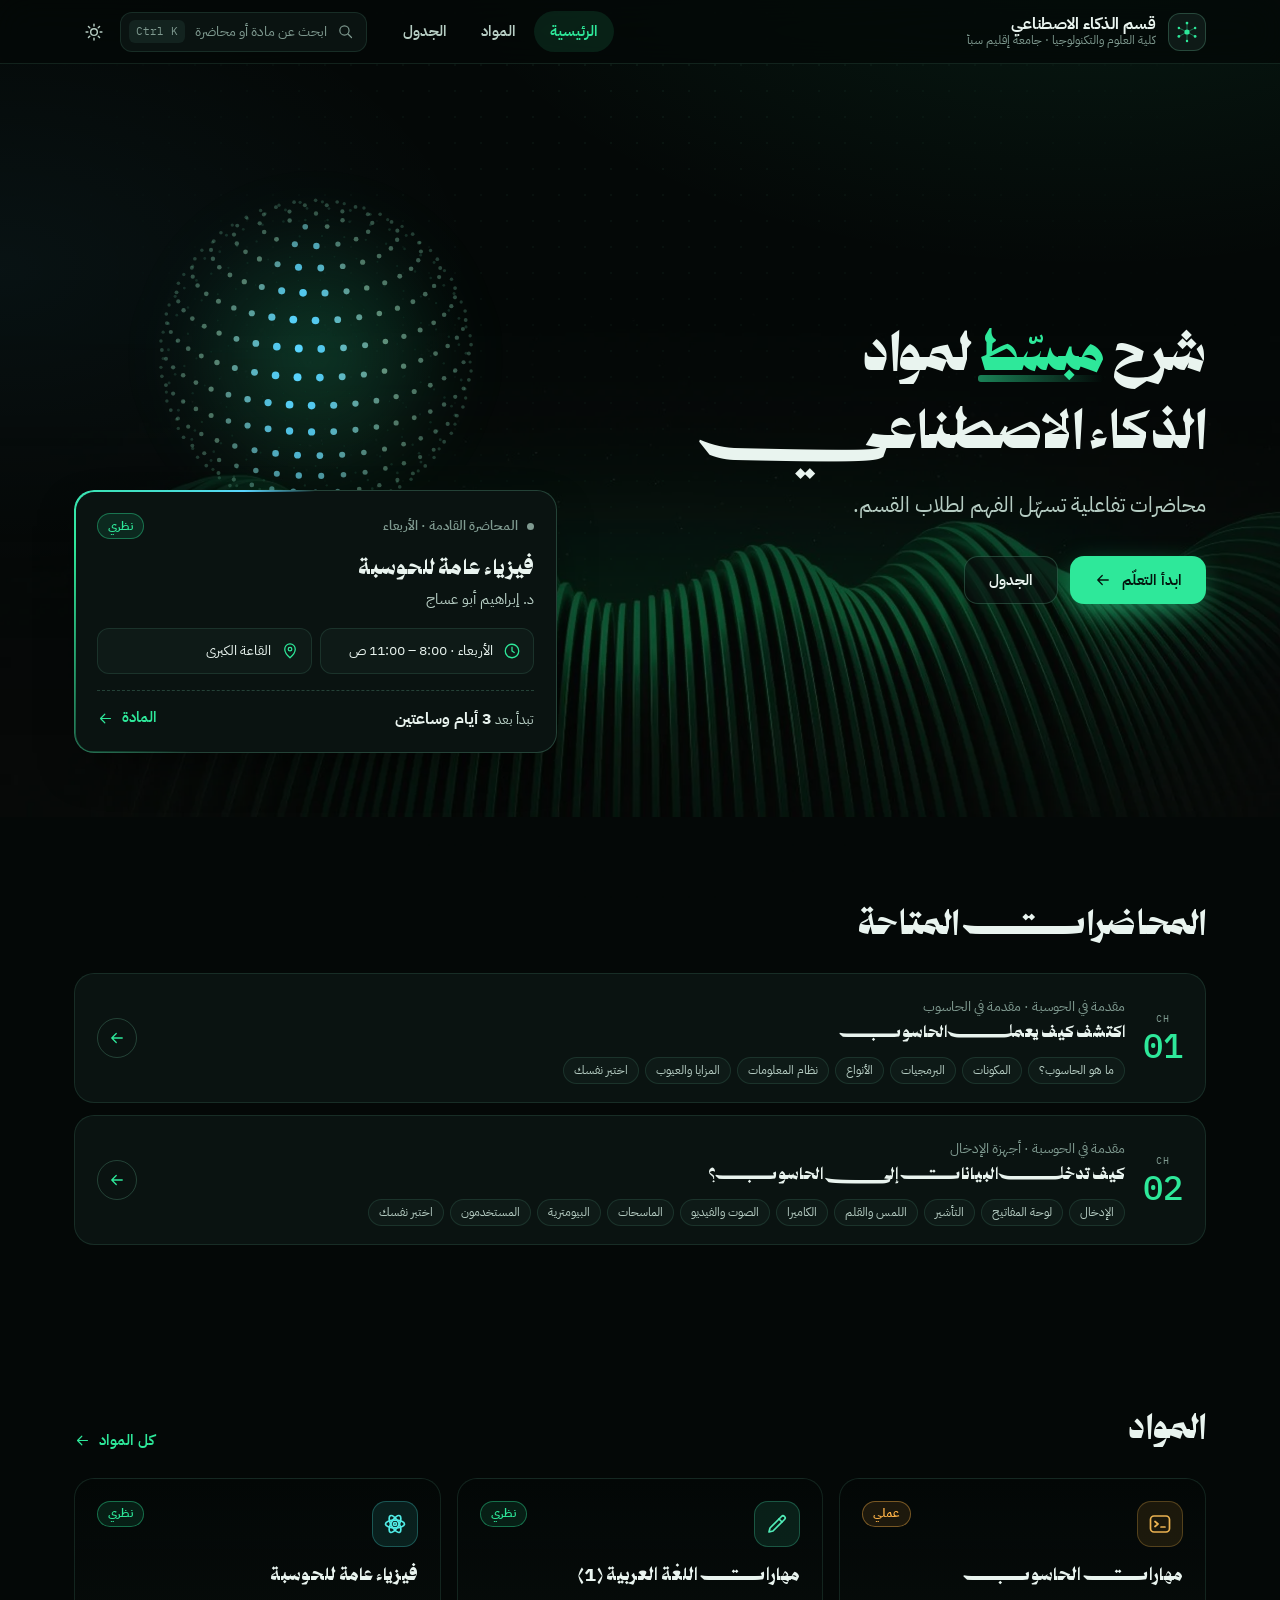
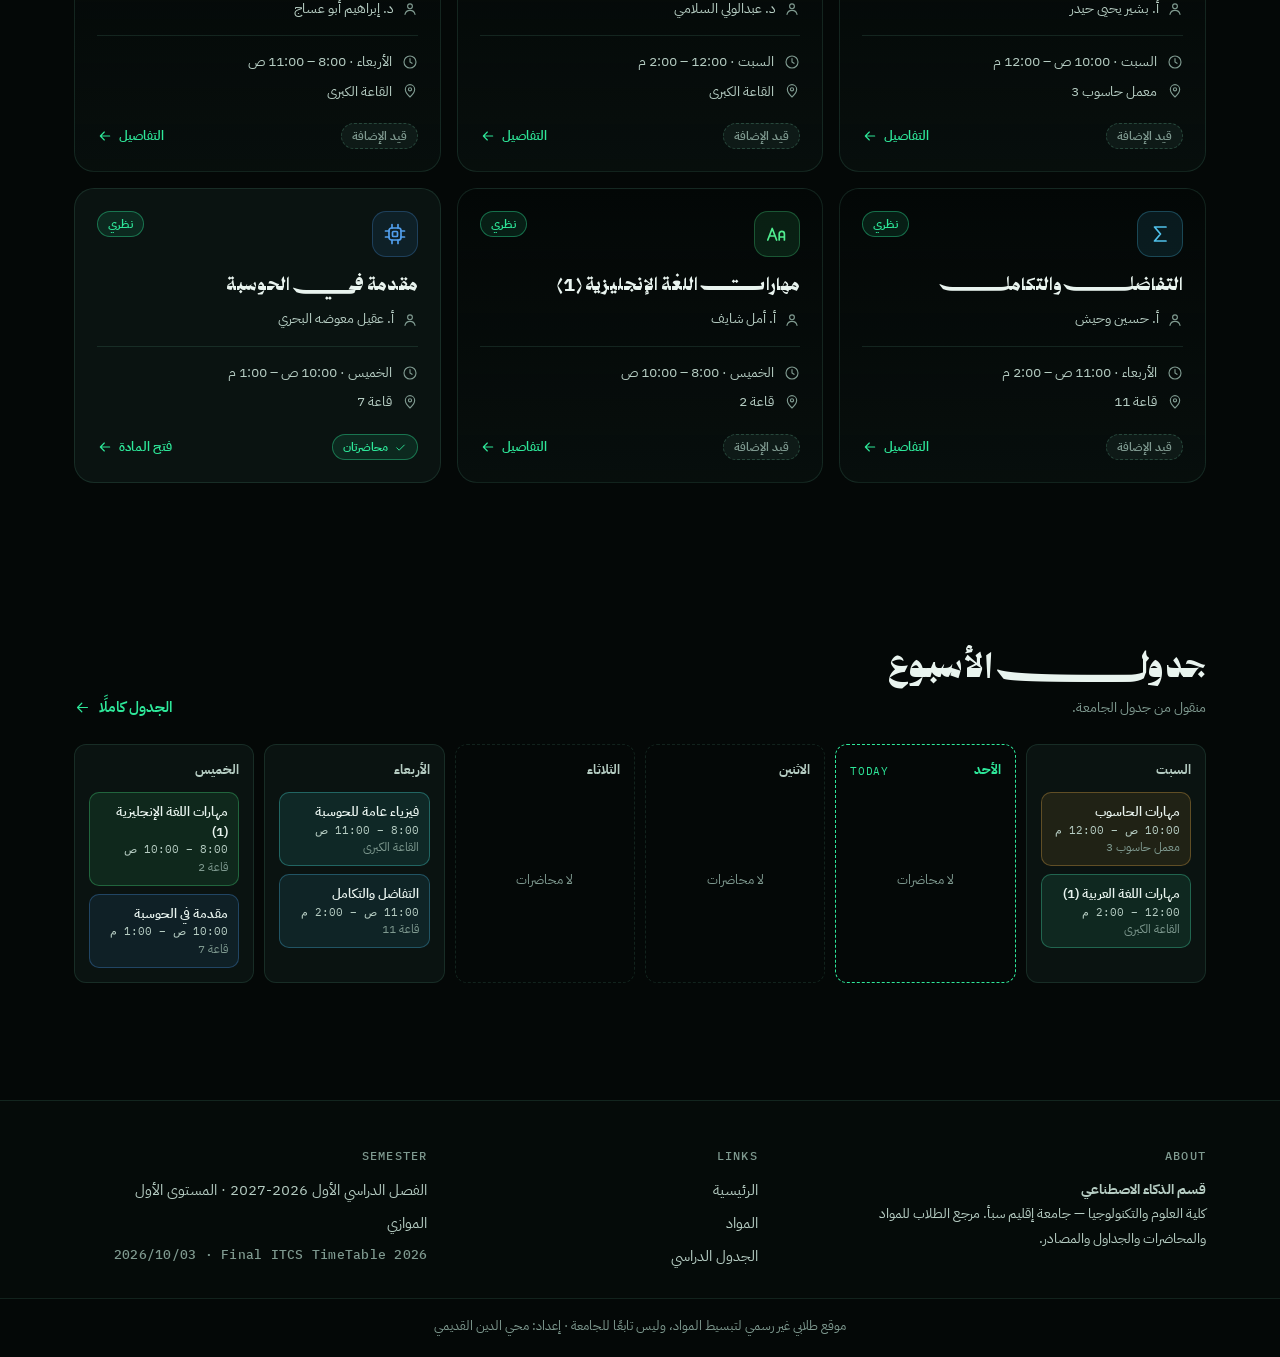
==== index.html @ eb2bbefc "Use Zain for headings only; body text in IBM Plex Sans Arabic Co-Authored-By: Claude Sonnet 5.5 <nor" ====
<!DOCTYPE html>
<html lang="ar" dir="rtl">
<head>
<meta charset="utf-8">
<meta name="viewport" content="width=device-width, initial-scale=1, viewport-fit=cover">
<title>شرح مبسّط لمواد الذكاء الاصطناعي</title>
<meta name="description" content="محاضرات تفاعلية تسهّل فهم مواد الذكاء الاصطناعي لطلاب القسم. موقع طلابي غير رسمي.">
<meta name="theme-color" content="#040807">
<link rel="icon" href="data:image/svg+xml,%3Csvg xmlns='http://www.w3.org/2000/svg' viewBox='0 0 32 32'%3E%3Crect width='32' height='32' rx='9' fill='%23040807'/%3E%3Ccircle cx='16' cy='16' r='9' fill='none' stroke='%232ee89a' stroke-width='1.6'/%3E%3Ccircle cx='16' cy='16' r='3' fill='%232ee89a'/%3E%3C/svg%3E">
<link rel="stylesheet" href="assets/css/fonts.css?v=6">
<link rel="stylesheet" href="assets/css/site.css?v=6">
<script>document.documentElement.classList.add('js');try{var t=localStorage.getItem('theme');if(t)document.documentElement.dataset.theme=t}catch(e){}</script>
</head>
<body data-page="home">
<div id="app-header"></div>

<main>
  <!-- ============ Hero ============ -->
  <section class="hero">
    <div class="hero-bg" aria-hidden="true"></div>
    <div class="wrap hero-grid">
      <div class="hero-text">
        <h1 class="rv">شرح <em>مبسّط</em> لمواد الذكاء الاصطناعي</h1>
        <p class="hero-lead rv" style="--d:.08s">محاضرات تفاعلية تسهّل الفهم لطلاب القسم.</p>
        <div class="hero-cta rv" style="--d:.16s">
          <a class="btn btn-primary" href="#lectures">ابدأ التعلّم <span id="ctaIco"></span></a>
          <a class="btn btn-ghost" href="schedule.html">الجدول</a>
        </div>
      </div>
      <div class="hero-side">
        <div class="orb-box rv" aria-hidden="true"><canvas id="orb"></canvas></div>
        <div class="next beam rv" style="--d:.12s" id="next" aria-live="polite"></div>
      </div>
    </div>
  </section>

  <!-- ============ المحاضرات المتاحة ============ -->
  <section class="sec" id="lectures">
    <div class="wrap">
      <div class="sec-h"><h2>المحاضرات المتاحة</h2></div>
      <div class="lec" id="lecList"></div>
    </div>
  </section>

  <!-- ============ المواد ============ -->
  <section class="sec" id="courses">
    <div class="wrap">
      <div class="sec-h">
        <h2>المواد</h2>
        <a class="more" href="courses.html" id="moreCourses">كل المواد </a>
      </div>
      <div class="cards" id="cardGrid"></div>
    </div>
  </section>

  <!-- ============ الأسبوع ============ -->
  <section class="sec" id="week">
    <div class="wrap">
      <div class="sec-h">
        <div><h2>جدول الأسبوع</h2><p>منقول من جدول الجامعة.</p></div>
        <a class="more" href="schedule.html" id="moreWeek">الجدول كاملًا </a>
      </div>
      <div class="week" id="weekGrid"></div>
    </div>
  </section>
</main>

<div id="app-footer"></div>
<p class="credit">موقع طلابي غير رسمي لتبسيط المواد، وليس تابعًا للجامعة · إعداد: محي الدين القديمي</p>
<noscript><p style="padding:24px;text-align:center">يحتاج الموقع إلى تفعيل جافاسكربت لعرض المواد والجدول.</p></noscript>
<script src="data/data.js?v=5"></script>
<script src="assets/js/app.js?v=5"></script>
<script src="assets/js/orb.js?v=5"></script>
<script src="assets/js/home.js?v=5"></script>
<script src="assets/js/feedback.js?v=5"></script>
</body>
</html>
---- assets/css/fonts.css ----
/* Self-hosted fonts: Zain Arabic Font + IBM Plex Sans Arabic + IBM Plex Mono */
@font-face{font-family:'Zain';font-style:normal;font-weight:200;font-display:swap;src:local('Zain ExtraLight'),local('Zain Light'),local('ZAIN mob variable 200'),url(../fonts/zain-200.ttf) format('truetype')}
@font-face{font-family:'Zain';font-style:normal;font-weight:300;font-display:swap;src:local('Zain Light'),url(../fonts/zain-200.ttf) format('truetype')}
@font-face{font-family:'Zain';font-style:normal;font-weight:400;font-display:swap;src:local('Zain Regular'),local('Zain'),local('ZAIN mob variable 400'),url(../fonts/zain-400.ttf) format('truetype')}
@font-face{font-family:'Zain';font-style:normal;font-weight:500;font-display:swap;src:local('Zain Medium'),local('Zain SemiBold'),local('ZAIN mob variable 600'),url(../fonts/zain-600.ttf) format('truetype')}
@font-face{font-family:'Zain';font-style:normal;font-weight:600;font-display:swap;src:local('Zain SemiBold'),local('Zain Bold'),local('ZAIN mob variable 600'),url(../fonts/zain-600.ttf) format('truetype')}
@font-face{font-family:'Zain';font-style:normal;font-weight:700;font-display:swap;src:local('Zain Bold'),local('Zain ExtraBold'),local('ZAIN mob variable 800'),url(../fonts/zain-800.ttf) format('truetype')}
@font-face{font-family:'Zain';font-style:normal;font-weight:800;font-display:swap;src:local('Zain ExtraBold'),local('Zain Black'),local('ZAIN mob variable 800'),url(../fonts/zain-800.ttf) format('truetype')}
@font-face{font-family:'Zain';font-style:normal;font-weight:900;font-display:swap;src:local('Zain Black'),url(../fonts/zain-800.ttf) format('truetype')}
@font-face{font-family:'Zain Swashes';font-style:normal;font-weight:100 900;font-display:swap;src:local('Zain Swashes'),local('zain mobile swashes'),url(../fonts/zain-swashes.ttf) format('truetype')}
@font-face{font-family:'IBM Plex Mono';font-style:normal;font-weight:400;font-display:swap;src:url(../fonts/ibm-plex-mono-latin-400.woff2) format('woff2');unicode-range:U+0000-00FF, U+0131, U+0152-0153, U+02BB-02BC, U+02C6, U+02DA, U+02DC, U+0304, U+0308, U+0329, U+2000-206F, U+20AC, U+2122, U+2191, U+2193, U+2212, U+2215, U+FEFF, U+FFFD}
@font-face{font-family:'IBM Plex Mono';font-style:normal;font-weight:500;font-display:swap;src:url(../fonts/ibm-plex-mono-latin-500.woff2) format('woff2');unicode-range:U+0000-00FF, U+0131, U+0152-0153, U+02BB-02BC, U+02C6, U+02DA, U+02DC, U+0304, U+0308, U+0329, U+2000-206F, U+20AC, U+2122, U+2191, U+2193, U+2212, U+2215, U+FEFF, U+FFFD}
@font-face{font-family:'IBM Plex Sans Arabic';font-style:normal;font-weight:400;font-display:swap;src:url(../fonts/ibm-plex-sans-arabic-arabic-400.woff2) format('woff2');unicode-range:U+0600-06FF, U+0750-077F, U+0870-088E, U+0890-0891, U+0897-08E1, U+08E3-08FF, U+200C-200E, U+2010-2011, U+204F, U+2E41, U+FB50-FDFF, U+FE70-FE74, U+FE76-FEFC, U+102E0-102FB, U+10E60-10E7E, U+10EC2-10EC4, U+10EFC-10EFF, U+1EE00-1EE03, U+1EE05-1EE1F, U+1EE21-1EE22, U+1EE24, U+1EE27, U+1EE29-1EE32, U+1EE34-1EE37, U+1EE39, U+1EE3B, U+1EE42, U+1EE47, U+1EE49, U+1EE4B, U+1EE4D-1EE4F, U+1EE51-1EE52, U+1EE54, U+1EE57, U+1EE59, U+1EE5B, U+1EE5D, U+1EE5F, U+1EE61-1EE62, U+1EE64, U+1EE67-1EE6A, U+1EE6C-1EE72, U+1EE74-1EE77, U+1EE79-1EE7C, U+1EE7E, U+1EE80-1EE89, U+1EE8B-1EE9B, U+1EEA1-1EEA3, U+1EEA5-1EEA9, U+1EEAB-1EEBB, U+1EEF0-1EEF1}
@font-face{font-family:'IBM Plex Sans Arabic';font-style:normal;font-weight:400;font-display:swap;src:url(../fonts/ibm-plex-sans-arabic-latin-400.woff2) format('woff2');unicode-range:U+0000-00FF, U+0131, U+0152-0153, U+02BB-02BC, U+02C6, U+02DA, U+02DC, U+0304, U+0308, U+0329, U+2000-206F, U+20AC, U+2122, U+2191, U+2193, U+2212, U+2215, U+FEFF, U+FFFD}
@font-face{font-family:'IBM Plex Sans Arabic';font-style:normal;font-weight:500;font-display:swap;src:url(../fonts/ibm-plex-sans-arabic-arabic-500.woff2) format('woff2');unicode-range:U+0600-06FF, U+0750-077F, U+0870-088E, U+0890-0891, U+0897-08E1, U+08E3-08FF, U+200C-200E, U+2010-2011, U+204F, U+2E41, U+FB50-FDFF, U+FE70-FE74, U+FE76-FEFC, U+102E0-102FB, U+10E60-10E7E, U+10EC2-10EC4, U+10EFC-10EFF, U+1EE00-1EE03, U+1EE05-1EE1F, U+1EE21-1EE22, U+1EE24, U+1EE27, U+1EE29-1EE32, U+1EE34-1EE37, U+1EE39, U+1EE3B, U+1EE42, U+1EE47, U+1EE49, U+1EE4B, U+1EE4D-1EE4F, U+1EE51-1EE52, U+1EE54, U+1EE57, U+1EE59, U+1EE5B, U+1EE5D, U+1EE5F, U+1EE61-1EE62, U+1EE64, U+1EE67-1EE6A, U+1EE6C-1EE72, U+1EE74-1EE77, U+1EE79-1EE7C, U+1EE7E, U+1EE80-1EE89, U+1EE8B-1EE9B, U+1EEA1-1EEA3, U+1EEA5-1EEA9, U+1EEAB-1EEBB, U+1EEF0-1EEF1}
@font-face{font-family:'IBM Plex Sans Arabic';font-style:normal;font-weight:500;font-display:swap;src:url(../fonts/ibm-plex-sans-arabic-latin-500.woff2) format('woff2');unicode-range:U+0000-00FF, U+0131, U+0152-0153, U+02BB-02BC, U+02C6, U+02DA, U+02DC, U+0304, U+0308, U+0329, U+2000-206F, U+20AC, U+2122, U+2191, U+2193, U+2212, U+2215, U+FEFF, U+FFFD}
@font-face{font-family:'IBM Plex Sans Arabic';font-style:normal;font-weight:600;font-display:swap;src:url(../fonts/ibm-plex-sans-arabic-arabic-600.woff2) format('woff2');unicode-range:U+0600-06FF, U+0750-077F, U+0870-088E, U+0890-0891, U+0897-08E1, U+08E3-08FF, U+200C-200E, U+2010-2011, U+204F, U+2E41, U+FB50-FDFF, U+FE70-FE74, U+FE76-FEFC, U+102E0-102FB, U+10E60-10E7E, U+10EC2-10EC4, U+10EFC-10EFF, U+1EE00-1EE03, U+1EE05-1EE1F, U+1EE21-1EE22, U+1EE24, U+1EE27, U+1EE29-1EE32, U+1EE34-1EE37, U+1EE39, U+1EE3B, U+1EE42, U+1EE47, U+1EE49, U+1EE4B, U+1EE4D-1EE4F, U+1EE51-1EE52, U+1EE54, U+1EE57, U+1EE59, U+1EE5B, U+1EE5D, U+1EE5F, U+1EE61-1EE62, U+1EE64, U+1EE67-1EE6A, U+1EE6C-1EE72, U+1EE74-1EE77, U+1EE79-1EE7C, U+1EE7E, U+1EE80-1EE89, U+1EE8B-1EE9B, U+1EEA1-1EEA3, U+1EEA5-1EEA9, U+1EEAB-1EEBB, U+1EEF0-1EEF1}
@font-face{font-family:'IBM Plex Sans Arabic';font-style:normal;font-weight:600;font-display:swap;src:url(../fonts/ibm-plex-sans-arabic-latin-600.woff2) format('woff2');unicode-range:U+0000-00FF, U+0131, U+0152-0153, U+02BB-02BC, U+02C6, U+02DA, U+02DC, U+0304, U+0308, U+0329, U+2000-206F, U+20AC, U+2122, U+2191, U+2193, U+2212, U+2215, U+FEFF, U+FFFD}
@font-face{font-family:'IBM Plex Sans Arabic';font-style:normal;font-weight:700;font-display:swap;src:url(../fonts/ibm-plex-sans-arabic-arabic-700.woff2) format('woff2');unicode-range:U+0600-06FF, U+0750-077F, U+0870-088E, U+0890-0891, U+0897-08E1, U+08E3-08FF, U+200C-200E, U+2010-2011, U+204F, U+2E41, U+FB50-FDFF, U+FE70-FE74, U+FE76-FEFC, U+102E0-102FB, U+10E60-10E7E, U+10EC2-10EC4, U+10EFC-10EFF, U+1EE00-1EE03, U+1EE05-1EE1F, U+1EE21-1EE22, U+1EE24, U+1EE27, U+1EE29-1EE32, U+1EE34-1EE37, U+1EE39, U+1EE3B, U+1EE42, U+1EE47, U+1EE49, U+1EE4B, U+1EE4D-1EE4F, U+1EE51-1EE52, U+1EE54, U+1EE57, U+1EE59, U+1EE5B, U+1EE5D, U+1EE5F, U+1EE61-1EE62, U+1EE64, U+1EE67-1EE6A, U+1EE6C-1EE72, U+1EE74-1EE77, U+1EE79-1EE7C, U+1EE7E, U+1EE80-1EE89, U+1EE8B-1EE9B, U+1EEA1-1EEA3, U+1EEA5-1EEA9, U+1EEAB-1EEBB, U+1EEF0-1EEF1}
@font-face{font-family:'IBM Plex Sans Arabic';font-style:normal;font-weight:700;font-display:swap;src:url(../fonts/ibm-plex-sans-arabic-latin-700.woff2) format('woff2');unicode-range:U+0000-00FF, U+0131, U+0152-0153, U+02BB-02BC, U+02C6, U+02DA, U+02DC, U+0304, U+0308, U+0329, U+2000-206F, U+20AC, U+2122, U+2191, U+2193, U+2212, U+2215, U+FEFF, U+FFFD}
---- assets/css/site.css ----
/* =====================================================================
   قسم الذكاء الاصطناعي — نظام التصميم
   الاتجاه: «مرصد أكاديمي هادئ» — أسود مخضرّ عميق (مأخوذ من خلفية الموجات)،
   خطوط شعرية دقيقة، ملصقات Mono بأرقام، وتوهّج زمردي واحد كلغة تفاعل.
   RTL أولًا: كل المسافات منطقية (inline-start/end) وتعمل في الاتجاهين.
   ===================================================================== */
@import url('fonts.css');

:root{
  --bg:#040807; --bg2:#070d0b;
  --surface:#0a1311; --surface2:#0e1a17; --surface3:#13231f;
  --line:rgba(140,255,205,.11); --line2:rgba(140,255,205,.2);
  --text:#e9f4ef; --text2:#b6cdc3; --muted:#7f9a90;
  --em:#2ee89a; --em2:#14b872; --em-ink:#03150e;
  --cy:#5ad6ff; --am:#ffb347; --rose:#ff7a8a;
  --shadow:0 18px 50px -18px rgba(0,0,0,.7);
  --glow:0 0 0 1px var(--line2),0 10px 40px -10px rgba(46,232,154,.25);
  --r:20px; --r-sm:12px;
  --font:'IBM Plex Sans Arabic',system-ui,-apple-system,sans-serif;
  --font-head:'Zain','IBM Plex Sans Arabic',system-ui,-apple-system,sans-serif;
  --font-swashes:'Zain Swashes','Zain',system-ui,sans-serif;
  --mono:'IBM Plex Mono',ui-monospace,Consolas,monospace;
  --hdr:64px; --tab:64px;
  --wrap:1180px;
  color-scheme:dark;
}
:root[data-theme=light]{
  --bg:#f2f7f4; --bg2:#e9f1ed;
  --surface:#ffffff; --surface2:#f6faf8; --surface3:#e6f0eb;
  --line:rgba(8,70,48,.12); --line2:rgba(8,70,48,.24);
  --text:#0a1d16; --text2:#33524a; --muted:#5f7a70;
  --em:#0a8f5c; --em2:#06744a; --em-ink:#ffffff;
  --cy:#0a7fa8; --am:#b86a00; --rose:#c43a4d;
  --shadow:0 18px 40px -22px rgba(10,60,40,.35);
  --glow:0 0 0 1px var(--line2),0 10px 30px -12px rgba(10,143,92,.3);
  color-scheme:light;
}

*{box-sizing:border-box}
html{overflow-x:clip;scroll-behavior:smooth;scroll-padding-top:calc(var(--hdr) + 16px);-webkit-text-size-adjust:100%}
body{margin:0;background:var(--bg);color:var(--text);font-family:var(--font);font-size:16px;line-height:1.75;-webkit-font-smoothing:antialiased;text-rendering:optimizeLegibility;overflow-x:clip;min-height:100dvh;display:flex;flex-direction:column}
main{flex:1}
a{color:inherit;text-decoration:none}
button{font:inherit;color:inherit;background:none;border:0;cursor:pointer;padding:0}
h1,h2,h3,p{margin:0}
img,svg{display:block;max-width:100%}
.mono{font-family:var(--mono);font-weight:500;letter-spacing:.02em}
.ltr{direction:ltr;unicode-bidi:isolate;display:inline-block}
.tm{white-space:nowrap}
:focus-visible{outline:2px solid var(--em);outline-offset:3px;border-radius:6px}
::selection{background:var(--em);color:var(--em-ink)}
.sr{position:absolute;width:1px;height:1px;overflow:hidden;clip:rect(0 0 0 0);white-space:nowrap}
.wrap{width:100%;max-width:var(--wrap);margin-inline:auto;padding-inline:24px}
[hidden]{display:none!important}

/* ---------- ثقب ضوئي + شبكة نقطية خلف كل الصفحات ---------- */
body::before{content:"";position:fixed;inset:0;z-index:-2;pointer-events:none;
  background:
    radial-gradient(1100px 600px at 85% -10%,rgba(46,232,154,.09),transparent 60%),
    radial-gradient(800px 500px at 0% 30%,rgba(90,214,255,.05),transparent 60%),
    var(--bg)}
body::after{content:"";position:fixed;inset:0;z-index:-1;pointer-events:none;opacity:.5;
  background-image:radial-gradient(var(--line) 1px,transparent 1.3px);background-size:26px 26px;
  -webkit-mask-image:radial-gradient(ellipse at 50% 0%,#000 0,transparent 75%);mask-image:radial-gradient(ellipse at 50% 0%,#000 0,transparent 75%)}
:root[data-theme=light] body::before{background:radial-gradient(1000px 500px at 85% -10%,rgba(10,143,92,.1),transparent 60%),var(--bg)}

/* ---------- رأس الصفحة ---------- */
.topbar{position:sticky;top:0;z-index:40;height:var(--hdr);display:flex;align-items:center;background:color-mix(in srgb,var(--bg) 78%,transparent);-webkit-backdrop-filter:blur(18px) saturate(1.4);backdrop-filter:blur(18px) saturate(1.4);border-bottom:1px solid var(--line)}
.topbar .wrap{display:flex;align-items:center;gap:20px}
.brand{display:flex;align-items:center;gap:12px;min-width:0;flex:none}
.brand-mark{width:38px;height:38px;flex:none;display:grid;place-items:center;border-radius:12px;background:var(--surface2);border:1px solid var(--line2);overflow:hidden}
.brand-mark img{width:100%;height:100%;object-fit:contain;padding:3px}
.brand-mark svg{width:26px;height:26px;color:var(--em)}
.brand-t{display:flex;flex-direction:column;line-height:1.25;min-width:0}
.brand-t b{font-size:15.5px;font-weight:700;letter-spacing:-.1px;white-space:nowrap}
.brand-t small{font-size:11.5px;color:var(--muted);white-space:nowrap;overflow:hidden;text-overflow:ellipsis}
.nav{display:flex;gap:2px;margin-inline-start:auto;position:relative}
.nav a{position:relative;padding:8px 16px;border-radius:999px;font-size:14.5px;font-weight:500;color:var(--text2);transition:color .2s,background .2s}
.nav a:hover{color:var(--text);background:var(--surface2)}
.nav a[aria-current=page]{color:var(--em);background:color-mix(in srgb,var(--em) 11%,transparent)}
.actions{display:flex;align-items:center;gap:6px}
.iconbtn{width:40px;height:40px;display:grid;place-items:center;border-radius:12px;color:var(--text2);border:1px solid transparent;transition:all .2s}
.iconbtn:hover{color:var(--em);background:var(--surface2);border-color:var(--line)}
.iconbtn svg{width:20px;height:20px}
.kbd-search{display:flex;align-items:center;gap:10px;height:40px;padding-inline:12px 8px;border-radius:12px;background:var(--surface);border:1px solid var(--line);color:var(--muted);font-size:13.5px;transition:border-color .2s,color .2s}
.kbd-search:hover{border-color:var(--line2);color:var(--text)}
.kbd-search svg{width:17px;height:17px}
.kbd-search kbd{font-family:var(--mono);font-size:11px;padding:2px 7px;border-radius:6px;background:var(--surface3);color:var(--muted)}
.theme-ico-moon{display:none}
:root[data-theme=light] .theme-ico-sun{display:none}
:root[data-theme=light] .theme-ico-moon{display:block}

/* ---------- شريط التنقل السفلي (الهاتف) ---------- */
.tabbar{display:none}
@media (max-width:820px){
  :root{--hdr:58px}
  .nav,.kbd-search{display:none}
  .actions{margin-inline-start:auto}
  .tabbar{display:grid;grid-template-columns:repeat(4,1fr);position:fixed;z-index:45;inset-inline:12px;bottom:max(10px,env(safe-area-inset-bottom));height:var(--tab);padding:6px;border-radius:22px;background:color-mix(in srgb,var(--surface) 88%,transparent);-webkit-backdrop-filter:blur(20px);backdrop-filter:blur(20px);border:1px solid var(--line2);box-shadow:var(--shadow)}
  .tabbar a,.tabbar button{display:flex;flex-direction:column;align-items:center;justify-content:center;gap:2px;border-radius:16px;font-size:11.5px;font-weight:500;color:var(--muted);transition:all .2s}
  .tabbar svg{width:21px;height:21px}
  .tabbar [aria-current=page]{color:var(--em);background:color-mix(in srgb,var(--em) 12%,transparent)}
  body{padding-bottom:calc(var(--tab) + 28px)}
  .wrap{padding-inline:16px}
  .fb-fab{bottom:calc(var(--tab) + 26px)!important}
}
.fb-fab{background:var(--surface)!important;color:var(--em)!important;border-color:var(--line2)!important;font-family:var(--font)!important}

/* ---------- عناصر عامة ---------- */
.eyebrow{display:inline-flex;align-items:center;gap:10px;font-family:var(--mono);font-size:12px;font-weight:500;letter-spacing:.08em;color:var(--em);text-transform:uppercase}
.eyebrow::before{content:"";width:22px;height:1px;background:currentColor;opacity:.7}
.btn{display:inline-flex;align-items:center;justify-content:center;gap:10px;height:48px;padding-inline:24px;border-radius:14px;font-weight:600;font-size:15px;transition:transform .2s,box-shadow .25s,background .2s,border-color .2s;white-space:nowrap}
.btn svg{width:18px;height:18px;transition:transform .25s}
.btn-primary{background:var(--em);color:var(--em-ink);box-shadow:0 8px 30px -8px color-mix(in srgb,var(--em) 70%,transparent)}
.btn-primary:hover{transform:translateY(-2px);box-shadow:0 12px 36px -8px color-mix(in srgb,var(--em) 80%,transparent)}
.btn-primary:hover svg{transform:translateX(-4px)}
.btn-ghost{border:1px solid var(--line2);color:var(--text);background:color-mix(in srgb,var(--surface) 60%,transparent)}
.btn-ghost:hover{border-color:var(--em);color:var(--em)}
.btn-sm{height:38px;padding-inline:16px;font-size:13.5px;border-radius:11px}
.chip{display:inline-flex;align-items:center;gap:6px;height:26px;padding-inline:10px;border-radius:999px;font-size:12px;font-weight:600;border:1px solid var(--line2);color:var(--text2);background:var(--surface2);white-space:nowrap}
.chip.th{--c:var(--em)}
.chip.pr{--c:var(--am)}
.chip.th,.chip.pr{color:var(--c);border-color:color-mix(in srgb,var(--c) 40%,transparent);background:color-mix(in srgb,var(--c) 10%,transparent)}
.chip.soon{border-style:dashed;color:var(--muted)}
.chip.ok{color:var(--em);border-color:color-mix(in srgb,var(--em) 40%,transparent);background:color-mix(in srgb,var(--em) 10%,transparent)}
.dot{width:7px;height:7px;border-radius:50%;background:currentColor;flex:none}
.dot.live{background:var(--em);box-shadow:0 0 0 0 var(--em);animation:ping 1.8s ease-out infinite}
@keyframes ping{0%{box-shadow:0 0 0 0 color-mix(in srgb,var(--em) 70%,transparent)}100%{box-shadow:0 0 0 10px transparent}}
.sec{padding-block:clamp(48px,7vw,88px)}
.sec-h{display:flex;align-items:flex-end;justify-content:space-between;gap:20px;flex-wrap:wrap;margin-bottom:28px}
.sec-h h2{font-size:clamp(26px,3.6vw,38px);font-weight:700;line-height:1.3;letter-spacing:-.4px;margin-top:6px}
.sec-h p{color:var(--text2);max-width:52ch;margin-top:6px}
.more{display:inline-flex;align-items:center;gap:8px;color:var(--em);font-weight:600;font-size:14.5px}
.more svg{width:17px;height:17px;transition:transform .25s}
.more:hover svg{transform:translateX(-5px)}

/* ظهور تدريجي عند التمرير — يُفعَّل فقط عند وجود JS */
.js .rv{opacity:0;transform:translateY(18px);transition:opacity .7s cubic-bezier(.2,.7,.2,1) var(--d,0s),transform .7s cubic-bezier(.2,.7,.2,1) var(--d,0s)}
.js .rv.in{opacity:1;transform:none}

/* ---------- البطاقات: توهّج يتبع المؤشر ---------- */
.spot{position:relative;isolation:isolate}
.spot::after{content:"";position:absolute;inset:0;border-radius:inherit;z-index:-1;pointer-events:none;opacity:0;transition:opacity .35s;background:radial-gradient(420px circle at var(--mx,50%) var(--my,50%),color-mix(in srgb,var(--em) 14%,transparent),transparent 60%)}
.spot:hover::after{opacity:1}

/* ---------- الحدود المتحركة ---------- */
@property --ang{syntax:'<angle>';inherits:false;initial-value:0deg}
.beam{position:relative;border-radius:var(--r);background:var(--surface);border:1px solid var(--line2)}
.beam::before{content:"";position:absolute;inset:-1px;border-radius:inherit;padding:1.5px;pointer-events:none;
  background:conic-gradient(from var(--ang),transparent 0 62%,var(--em) 80%,var(--cy) 92%,transparent 100%);
  -webkit-mask:linear-gradient(#000 0 0) content-box,linear-gradient(#000 0 0);-webkit-mask-composite:xor;mask-composite:exclude;
  animation:beam 7s linear infinite}
@keyframes beam{to{--ang:360deg}}

/* ===================================================================
   الصفحة الرئيسية — Hero
   =================================================================== */
.hero{position:relative;padding-block:clamp(36px,6vw,84px) clamp(56px,7vw,96px);overflow:hidden}
.hero-bg{position:absolute;inset:auto 0 0 0;height:78%;z-index:-1;pointer-events:none;background:url(../img/waves.webp) center bottom/cover no-repeat;opacity:.5;
  -webkit-mask-image:linear-gradient(to top,#000 10%,transparent 92%);mask-image:linear-gradient(to top,#000 10%,transparent 92%)}
:root[data-theme=light] .hero-bg{opacity:.0}
.hero-grid{display:grid;grid-template-columns:minmax(0,1.15fr) minmax(0,.95fr);gap:clamp(24px,5vw,72px);align-items:center}
.hero h1{font-size:clamp(36px,6.4vw,72px);font-weight:700;line-height:1.2;letter-spacing:-1.2px;margin-block:18px 20px;text-wrap:balance}
.hero h1 em{font-style:normal;color:var(--em);position:relative;white-space:nowrap}
.hero h1 em::after{content:"";position:absolute;inset-inline:0;bottom:2px;height:.12em;background:linear-gradient(90deg,var(--em),transparent);opacity:.55;border-radius:3px}
.hero-lead{font-size:clamp(16px,1.8vw,19px);color:var(--text2);max-width:46ch;line-height:1.9}
.hero-cta{display:flex;gap:12px;flex-wrap:wrap;margin-top:32px}
.facts{display:flex;gap:clamp(18px,4vw,40px);margin-top:44px;padding-top:24px;border-top:1px solid var(--line);flex-wrap:wrap}
.fact b{display:block;font-family:var(--mono);font-size:30px;font-weight:500;line-height:1.1;color:var(--text)}
.fact span{font-size:13px;color:var(--muted)}
.hero-side{position:relative;display:flex;flex-direction:column;align-items:center}
.orb-box{position:relative;width:min(100%,380px);aspect-ratio:1;margin-bottom:-56px;z-index:0}
.orb-box canvas{position:absolute;inset:0;width:100%;height:100%}
.orb-box::before{content:"";position:absolute;inset:8%;border-radius:50%;background:radial-gradient(circle,color-mix(in srgb,var(--em) 22%,transparent),transparent 68%);filter:blur(30px);z-index:-1}
.orb-tag{position:absolute;font-family:var(--mono);font-size:10.5px;letter-spacing:.1em;color:var(--muted);padding:3px 8px;border:1px solid var(--line);border-radius:6px;background:color-mix(in srgb,var(--bg) 70%,transparent)}
.orb-tag.a{top:14%;inset-inline-start:2%}
.orb-tag.b{bottom:22%;inset-inline-end:0}

/* بطاقة المحاضرة القادمة */
.next{position:relative;z-index:2;width:100%;padding:22px 22px 20px;box-shadow:var(--shadow)}
.next-top{display:flex;align-items:center;justify-content:space-between;gap:10px;margin-bottom:14px}
.next-state{display:inline-flex;align-items:center;gap:9px;font-size:12.5px;font-weight:600;color:var(--em)}
.next-state.later{color:var(--muted)}
.next h3{font-size:24px;font-weight:700;line-height:1.35}
.next .who{color:var(--text2);font-size:14.5px;margin-top:2px}
.next-meta{display:grid;grid-template-columns:repeat(auto-fit,minmax(205px,1fr));gap:8px;margin-top:16px}
.meta-i{display:flex;align-items:center;gap:10px;padding:10px 12px;border-radius:12px;background:var(--surface2);border:1px solid var(--line);font-size:13.5px;min-width:0}
.meta-i svg{width:18px;height:18px;color:var(--em);flex:none}
.meta-i span{min-width:0;overflow:hidden;text-overflow:ellipsis;white-space:nowrap}
.count{margin-top:16px;display:flex;align-items:center;justify-content:space-between;gap:12px;padding-top:14px;border-top:1px dashed var(--line2);font-size:13.5px;color:var(--text2)}
.count b{font-family:var(--font);font-weight:700;color:var(--text);font-size:15.5px}
.bar{height:4px;border-radius:4px;background:var(--surface3);overflow:hidden;margin-top:12px}
.bar i{display:block;height:100%;width:0;background:linear-gradient(90deg,var(--em),var(--cy));border-radius:inherit;transition:width 1s}

@media (max-width:900px){
  .hero-grid{grid-template-columns:1fr}
  .hero-side{margin-top:8px;position:static}
  .orb-box{position:absolute;top:6px;inset-inline-end:-70px;width:290px;margin:0;opacity:.5;z-index:-1;pointer-events:none}
  .hero-bg{height:52%;opacity:.38}
  .hero-text{text-align:start}
  .facts{margin-top:32px}
}

/* ---------- أسبوعك ---------- */
.week{display:grid;grid-template-columns:repeat(6,minmax(0,1fr));gap:10px}
.day{display:flex;flex-direction:column;gap:8px;min-height:150px;padding:14px;border-radius:var(--r-sm);background:var(--surface);border:1px solid var(--line);transition:border-color .25s}
.day.today{border-color:var(--em);background:linear-gradient(180deg,color-mix(in srgb,var(--em) 9%,var(--surface)),var(--surface))}
.day.off{background:transparent;border-style:dashed}
.day-h{display:flex;align-items:center;justify-content:space-between;font-size:13px;font-weight:700;color:var(--text2);margin-bottom:2px}
.day.today .day-h{color:var(--em)}
.day-h small{font-size:10.5px;font-family:var(--mono);color:var(--em);letter-spacing:.06em}
.day-empty{margin:auto;font-size:12.5px;color:var(--muted)}
.mini{display:block;padding:9px 10px;border-radius:10px;font-size:12.5px;line-height:1.5;background:hsl(var(--h) 55% 50% / .12);border:1px solid hsl(var(--h) 65% 55% / .35);transition:transform .2s,border-color .2s}
.mini:hover{transform:translateY(-2px);border-color:hsl(var(--h) 75% 62%)}
.mini b{display:block;font-weight:600;color:var(--text);font-size:13px}
.mini span{display:block;color:var(--text2);font-family:var(--mono);font-size:11px}
.mini em{display:block;font-style:normal;color:var(--muted);font-size:12px}
:root[data-theme=light] .mini{background:hsl(var(--h) 55% 42% / .09);border-color:hsl(var(--h) 55% 38% / .35)}
@media (max-width:820px){
  .week{grid-template-columns:1fr}
  .day{flex-direction:row;flex-wrap:wrap;align-items:center;min-height:0;padding:12px 14px}
  .day-h{width:84px;margin:0;flex:none}
  .day .mini{flex:1 1 180px}
  .day-empty{margin:0}
  .day.off .day-h{width:auto}
}

/* ---------- بطاقات المواد ---------- */
.cards{display:grid;grid-template-columns:repeat(3,minmax(0,1fr));gap:16px}
@media (max-width:1000px){.cards{grid-template-columns:repeat(2,minmax(0,1fr))}}
@media (max-width:620px){.cards{grid-template-columns:1fr}}
.cc{display:flex;flex-direction:column;gap:14px;padding:22px;border-radius:var(--r);background:var(--surface);border:1px solid var(--line);transition:transform .3s cubic-bezier(.2,.7,.2,1),border-color .3s,box-shadow .3s}
.cc:hover{transform:translateY(-4px);border-color:var(--line2);box-shadow:var(--shadow)}
.cc-top{display:flex;align-items:flex-start;justify-content:space-between;gap:10px}
.cc-ico{width:46px;height:46px;display:grid;place-items:center;border-radius:14px;color:hsl(var(--h) 80% 62%);background:hsl(var(--h) 60% 50% / .12);border:1px solid hsl(var(--h) 65% 55% / .3)}
:root[data-theme=light] .cc-ico{color:hsl(var(--h) 70% 30%)}
.cc-ico svg{width:24px;height:24px}
.cc h3{font-size:20px;font-weight:700;line-height:1.4}
.cc-who{display:flex;align-items:center;gap:8px;color:var(--text2);font-size:14px;margin-top:-6px}
.cc-who svg{width:16px;height:16px;color:var(--muted);flex:none}
.cc-rows{display:flex;flex-direction:column;gap:6px;padding-top:14px;border-top:1px solid var(--line);font-size:13.5px;color:var(--text2)}
.cc-rows div{display:flex;align-items:center;gap:10px}
.cc-rows svg{width:16px;height:16px;color:var(--muted);flex:none}
.cc-foot{margin-top:auto;display:flex;align-items:center;justify-content:space-between;gap:10px;padding-top:6px;font-size:13px;font-weight:600}
.cc-foot .go{display:inline-flex;align-items:center;gap:6px;color:var(--em)}
.cc-foot .go svg{width:16px;height:16px;transition:transform .25s}
.cc:hover .go svg{transform:translateX(-5px)}
.cc.soon .cc-foot .state{color:var(--muted);font-weight:500}
.cc.soon{background:linear-gradient(180deg,transparent,color-mix(in srgb,var(--surface) 60%,transparent))}

@media (max-width:620px){
  .cc{display:grid;grid-template-columns:44px 1fr auto;column-gap:12px;row-gap:6px;padding:16px;align-items:center}
  .cc-top{display:contents}
  .cc-ico{grid-column:1;grid-row:1/3;width:44px;height:44px;border-radius:13px}
  .cc-top .chip{grid-column:3;grid-row:1}
  .cc h3{grid-column:2;grid-row:1;font-size:17.5px}
  .cc-who{grid-column:2/4;grid-row:2;margin:0}
  .cc-rows{grid-column:1/-1;flex-direction:row;flex-wrap:wrap;gap:4px 16px;padding-top:10px;margin-top:4px}
  .cc-foot{grid-column:1/-1;padding-top:0}
}

/* ---------- المحتوى المتاح (قائمة) ---------- */
.lec{display:flex;flex-direction:column;gap:12px}
.lrow{display:grid;grid-template-columns:auto 1fr auto;align-items:center;gap:18px;padding:18px 22px;border-radius:var(--r);background:var(--surface);border:1px solid var(--line);transition:transform .3s,border-color .3s}
.lrow:hover{transform:translateX(-4px);border-color:var(--em)}
.lnum{font-family:var(--mono);font-size:34px;font-weight:500;line-height:1;color:var(--em);min-width:2ch;text-align:center}
.lnum small{display:block;font-size:10px;color:var(--muted);letter-spacing:.12em;margin-bottom:4px}
.lrow h3{font-size:18.5px;font-weight:700;line-height:1.45}
.lrow .sub{font-size:13.5px;color:var(--muted)}
.topics{display:flex;gap:6px;flex-wrap:wrap;margin-top:10px}
.topics span{font-size:12px;color:var(--text2);padding:2px 10px;border-radius:999px;background:var(--surface2);border:1px solid var(--line)}
.lrow .arrow{width:40px;height:40px;display:grid;place-items:center;border-radius:50%;border:1px solid var(--line2);color:var(--em);transition:all .25s}
.lrow:hover .arrow{background:var(--em);color:var(--em-ink)}
.lrow .arrow svg{width:18px;height:18px}
@media (max-width:620px){.lrow{grid-template-columns:auto 1fr;padding:16px}.lrow .arrow{display:none}.lnum{font-size:28px}}

/* حالة «قيد الإضافة» */
.pending{display:flex;align-items:center;gap:22px;padding:26px;border-radius:var(--r);border:1.5px dashed var(--line2);background:color-mix(in srgb,var(--surface) 55%,transparent)}
.pending canvas{width:76px;height:76px;flex:none}
.pending h3{font-size:18px;font-weight:700}
.pending p{color:var(--muted);font-size:14px;margin-top:2px}
@media (max-width:520px){.pending{flex-direction:column;text-align:center;gap:10px}}

/* ===================================================================
   صفحات داخلية — ترويسة الصفحة
   =================================================================== */
.phead{padding-block:clamp(28px,5vw,56px) 12px}
.crumbs{display:flex;align-items:center;gap:8px;flex-wrap:wrap;font-size:13px;color:var(--muted);margin-bottom:18px}
.crumbs a:hover{color:var(--em)}
.crumbs svg{width:12px;height:12px;opacity:.6}
.phead h1{font-size:clamp(30px,5vw,52px);font-weight:700;line-height:1.25;letter-spacing:-.8px}
.phead p.lead{color:var(--text2);font-size:clamp(15px,1.7vw,18px);margin-top:12px;max-width:60ch}

/* ===================================================================
   الجدول الدراسي
   =================================================================== */
.sbar{display:flex;align-items:center;justify-content:space-between;gap:14px;flex-wrap:wrap;margin-block:22px 18px}
.seg{display:inline-flex;padding:4px;gap:2px;border-radius:14px;background:var(--surface);border:1px solid var(--line)}
.seg button{height:36px;padding-inline:16px;border-radius:10px;font-size:13.5px;font-weight:600;color:var(--text2);transition:all .2s;display:inline-flex;align-items:center;gap:8px}
.seg button svg{width:16px;height:16px}
.seg button[aria-pressed=true]{background:var(--em);color:var(--em-ink)}
.seg button:not([aria-pressed=true]):hover{color:var(--text);background:var(--surface2)}
.tools{display:flex;gap:8px;flex-wrap:wrap}
.meta-strip{display:grid;grid-template-columns:repeat(4,minmax(0,1fr));gap:1px;border-radius:var(--r-sm);overflow:hidden;background:var(--line);border:1px solid var(--line);margin-top:26px}
.meta-strip div{background:var(--surface);padding:12px 16px;display:flex;flex-direction:column;gap:2px}
.meta-strip small{font-size:11.5px;color:var(--muted)}
.meta-strip b{font-size:14.5px;font-weight:600}
@media (max-width:820px){.meta-strip{grid-template-columns:repeat(2,minmax(0,1fr))}}

.tt{position:relative;border-radius:var(--r);background:var(--surface);border:1px solid var(--line);overflow:hidden}
.tt-scroll{overflow-x:auto}
.tt-grid{--hh:84px;display:grid;grid-template-columns:78px repeat(6,minmax(130px,1fr));min-width:880px;position:relative}
.tt-corner{border-bottom:1px solid var(--line2)}
.tt-dayh{padding:14px 10px;text-align:center;font-weight:700;font-size:14px;border-bottom:1px solid var(--line2);border-inline-start:1px solid var(--line);color:var(--text2)}
.tt-dayh small{display:block;font-family:var(--mono);font-size:10px;letter-spacing:.1em;color:var(--muted);font-weight:500}
.tt-dayh.today{color:var(--em);background:color-mix(in srgb,var(--em) 8%,transparent)}
.tt-dayh.today small{color:var(--em)}
.tt-times{display:grid;grid-auto-rows:var(--hh)}
.tt-times span{white-space:nowrap;font-family:var(--mono);font-size:11.5px;color:var(--muted);padding:4px 10px;border-top:1px solid var(--line)}
.tt-times span:first-child{border-top:0}
.tt-col{position:relative;border-inline-start:1px solid var(--line);background-image:linear-gradient(var(--line) 1px,transparent 1px);background-size:100% var(--hh)}
.tt-col.today{background-color:color-mix(in srgb,var(--em) 4%,transparent)}
.tt-col.off::after{content:"";position:absolute;inset:0;background:repeating-linear-gradient(135deg,transparent 0 10px,var(--line) 10px 11px);opacity:.5}
.blk{position:absolute;inset-inline:5px;padding:10px 12px;border-radius:12px;text-align:start;overflow:hidden;display:flex;flex-direction:column;gap:2px;background:hsl(var(--h) 55% 48% / .15);border:1px solid hsl(var(--h) 65% 55% / .4);transition:transform .25s,box-shadow .25s,border-color .25s,opacity .25s}
.blk:hover{transform:scale(1.02);z-index:3;border-color:hsl(var(--h) 80% 65%);box-shadow:0 10px 30px -10px hsl(var(--h) 80% 50% / .5)}
.blk::before{content:"";position:absolute;inset-block:10px;inset-inline-start:0;width:3px;border-radius:3px;background:hsl(var(--h) 80% 60%)}
:root[data-theme=light] .blk{background:hsl(var(--h) 55% 42% / .1);border-color:hsl(var(--h) 55% 36% / .4)}
.blk b{font-size:14px;font-weight:700;line-height:1.4;color:var(--text)}
.blk .t{font-family:var(--mono);font-size:11.5px;color:var(--text2)}
.blk .r{font-size:12px;color:var(--text2);display:flex;align-items:center;gap:6px;margin-top:auto}
.blk .r svg{width:13px;height:13px}
.blk.dim{opacity:.18;pointer-events:none}
.blk.now{box-shadow:0 0 0 2px var(--em),0 10px 30px -10px var(--em)}
.nowline{position:absolute;inset-inline:0;height:0;border-top:2px solid var(--rose);z-index:4;pointer-events:none}
.nowline::before{content:"";position:absolute;inset-inline-start:-5px;top:-6px;width:10px;height:10px;border-radius:50%;background:var(--rose)}
.nowline span{position:absolute;inset-inline-end:6px;top:-22px;font-family:var(--mono);font-size:10px;background:var(--rose);color:#fff;padding:1px 6px;border-radius:5px}

/* عرض القائمة (الأجندة) */
.agenda{display:flex;flex-direction:column;gap:22px}
.ag-day h3{display:flex;align-items:center;gap:12px;font-size:15px;font-weight:700;color:var(--text2);margin-bottom:10px}
.ag-day h3::after{content:"";flex:1;height:1px;background:var(--line)}
.ag-day.today h3{color:var(--em)}
.ag-day h3 .chip{height:22px;font-size:11px}
.ag-item{display:grid;grid-template-columns:96px 1fr auto;gap:16px;align-items:center;width:100%;text-align:start;padding:16px 18px;margin-bottom:10px;border-radius:var(--r-sm);background:var(--surface);border:1px solid var(--line);position:relative;overflow:hidden;transition:transform .25s,border-color .25s}
.ag-item::before{content:"";position:absolute;inset-block:0;inset-inline-start:0;width:4px;background:hsl(var(--h) 80% 60%)}
.ag-item:hover{transform:translateX(-4px);border-color:var(--line2)}
.ag-item.dim{display:none}
.ag-t{font-family:var(--mono);font-size:13px;color:var(--text2);line-height:1.5}
.ag-t{white-space:nowrap}.ag-t b{display:block;font-size:17px;font-weight:500;color:var(--text)}
.ag-item h4{margin:0;font-size:17px;font-weight:700;line-height:1.4}
.ag-item p{font-size:13.5px;color:var(--text2);display:flex;gap:6px 16px;flex-wrap:wrap;margin-top:4px}
.ag-item p span{display:inline-flex;align-items:center;gap:6px}
.ag-item p svg{width:14px;height:14px;color:var(--muted)}
.ag-empty{color:var(--muted);font-size:14px;padding:6px 2px}
@media (max-width:620px){.ag-item{grid-template-columns:78px 1fr;padding:14px}.ag-item .chip{display:none}}

.official{margin-top:28px;padding:18px 20px;border-radius:var(--r-sm);border:1px solid var(--line);background:var(--surface);display:flex;gap:18px;align-items:center;justify-content:space-between;flex-wrap:wrap;font-size:13.5px;color:var(--text2)}
.official b{color:var(--text)}
.official .note{display:flex;flex-direction:column;gap:2px}

/* ---------- نوافذ (dialog) ---------- */
dialog{position:fixed;inset:0;width:100%;height:100%;margin:0;padding:0;border:0;background:transparent;color:var(--text);max-width:none;max-height:none;overflow:visible}
dialog[open]{display:flex}
input[type=search]::-webkit-search-cancel-button{display:none}
dialog::backdrop{background:rgba(2,6,5,.66);-webkit-backdrop-filter:blur(6px);backdrop-filter:blur(6px)}
:root[data-theme=light] dialog::backdrop{background:rgba(10,40,28,.35)}
.sheet{width:min(520px,calc(100vw - 24px));margin:auto;max-height:calc(100dvh - 24px);overflow:auto;border-radius:24px;background:var(--surface);border:1px solid var(--line2);box-shadow:var(--shadow);padding:26px;position:relative;animation:pop .35s cubic-bezier(.2,.8,.2,1)}
@keyframes pop{from{opacity:0;transform:translateY(16px) scale(.97)}to{opacity:1;transform:none}}
.sheet .x{position:absolute;inset-block-start:14px;inset-inline-end:14px}
.sheet h3{font-size:24px;font-weight:700;line-height:1.4;margin:10px 40px 4px 0}
.sheet .who{color:var(--text2)}
.sheet dl{display:grid;grid-template-columns:1fr 1fr;gap:10px;margin:20px 0}
.sheet dl div{padding:12px 14px;border-radius:12px;background:var(--surface2);border:1px solid var(--line)}
.sheet dt{font-size:11.5px;color:var(--muted)}
.sheet dd{margin:0;font-weight:600;font-size:14.5px}
.sheet .row{display:flex;gap:10px;flex-wrap:wrap}
@media (max-width:620px){
  dialog.bottom .sheet{width:100vw;border-radius:24px 24px 0 0;margin:auto 0 0;animation:rise .35s cubic-bezier(.2,.8,.2,1);padding-bottom:max(26px,env(safe-area-inset-bottom))}
  @keyframes rise{from{transform:translateY(100%)}to{transform:none}}
}

/* لوحة البحث */
.pal{width:min(640px,calc(100vw - 24px));margin:12vh auto auto;border-radius:22px;background:var(--surface);border:1px solid var(--line2);box-shadow:var(--shadow);overflow:hidden;animation:pop .3s cubic-bezier(.2,.8,.2,1)}
.pal-in{display:flex;align-items:center;gap:12px;padding:0 18px;height:60px;border-bottom:1px solid var(--line)}
.pal-in svg{width:20px;height:20px;color:var(--em);flex:none}
.pal-in input{flex:1;height:100%;background:none;border:0;outline:0;color:var(--text);font:inherit;font-size:17px;min-width:0}
.pal-in input::placeholder{color:var(--muted)}
.pal-list{max-height:min(56vh,420px);overflow:auto;padding:8px}
.pal-grp{font-size:11.5px;color:var(--muted);padding:10px 12px 4px;font-family:var(--mono);letter-spacing:.08em}
.pal-it{display:flex;align-items:center;gap:14px;padding:11px 12px;border-radius:12px;width:100%;text-align:start}
.pal-it svg{width:20px;height:20px;color:var(--muted);flex:none}
.pal-it div{min-width:0;flex:1}
.pal-it b{display:block;font-weight:600;font-size:15px;line-height:1.5}
.pal-it small{display:block;color:var(--muted);font-size:12.5px;line-height:1.4;overflow:hidden;text-overflow:ellipsis;white-space:nowrap}
.pal-it[aria-selected=true]{background:color-mix(in srgb,var(--em) 12%,transparent)}
.pal-it[aria-selected=true] svg{color:var(--em)}
.pal-empty{padding:30px;text-align:center;color:var(--muted);font-size:14.5px}
.pal-foot{display:flex;gap:16px;padding:10px 16px;border-top:1px solid var(--line);font-size:12px;color:var(--muted)}
.pal-foot kbd{font-family:var(--mono);padding:1px 6px;border-radius:5px;background:var(--surface3);margin-inline-end:4px}
@media (max-width:620px){.pal{margin-top:6vh}.pal-foot{display:none}}

/* ===================================================================
   صفحة المواد + صفحة المادة
   =================================================================== */
.filters{display:flex;gap:10px;flex-wrap:wrap;align-items:center;margin-block:26px 22px}
.field{display:flex;align-items:center;gap:10px;height:44px;padding-inline:14px;border-radius:14px;background:var(--surface);border:1px solid var(--line);flex:1 1 240px;min-width:0;max-width:min(380px,100%);transition:border-color .2s}
.field:focus-within{border-color:var(--em)}
.field svg{width:18px;height:18px;color:var(--muted)}
.field input{flex:1;min-width:0;background:none;border:0;outline:0;color:var(--text);font:inherit;font-size:15px}
.empty{padding:50px 20px;text-align:center;color:var(--muted);border:1.5px dashed var(--line2);border-radius:var(--r)}

.cgrid{display:grid;grid-template-columns:minmax(0,1fr) 340px;gap:28px;align-items:start;padding-bottom:40px}
@media (max-width:960px){.cgrid{grid-template-columns:1fr}}
.panel{padding:22px;border-radius:var(--r);background:var(--surface);border:1px solid var(--line)}
.panel h2{font-size:15px;font-weight:700;color:var(--text2);margin-bottom:14px;display:flex;align-items:center;gap:10px}
.panel h2::after{content:"";flex:1;height:1px;background:var(--line)}
.side{display:flex;flex-direction:column;gap:16px;position:sticky;top:calc(var(--hdr) + 18px)}
@media (max-width:960px){.side{position:static}}
.pmeta{display:flex;gap:10px;flex-wrap:wrap;margin-top:18px}
.pmeta .meta-i{background:var(--surface)}
.kv{display:flex;flex-direction:column;gap:12px}
.kv div{display:flex;align-items:flex-start;gap:12px;font-size:14.5px}
.kv svg{width:18px;height:18px;color:var(--em);flex:none;margin-top:4px}
.kv small{display:block;font-size:11.5px;color:var(--muted);line-height:1.4}
.kv b{font-weight:600}
.cnav{display:grid;grid-template-columns:1fr 1fr;gap:12px;margin-top:8px}
.cnav a{padding:16px 18px;border-radius:var(--r-sm);border:1px solid var(--line);background:var(--surface);transition:border-color .25s}
.cnav a:hover{border-color:var(--em)}
.cnav small{display:block;color:var(--muted);font-size:12px}
.cnav b{font-size:15px;font-weight:600}
.cnav a:last-child{text-align:end}
@media (max-width:520px){.cnav{grid-template-columns:1fr}.cnav a:last-child{text-align:start}}
.res{display:flex;flex-direction:column;gap:10px}
.res a{display:flex;align-items:center;gap:14px;padding:14px 16px;border-radius:var(--r-sm);border:1px solid var(--line);background:var(--surface2);transition:border-color .2s}
.res a:hover{border-color:var(--em)}
.res svg{width:20px;height:20px;color:var(--em)}

/* ---------- تذييل ---------- */
.foot{border-top:1px solid var(--line);background:color-mix(in srgb,var(--bg2) 80%,transparent);margin-top:40px}
.foot-grid{display:grid;grid-template-columns:1.4fr 1fr 1.2fr;gap:36px;padding-block:44px 28px}
.foot h4{margin:0 0 12px;font-size:12px;font-family:var(--mono);letter-spacing:.1em;color:var(--muted);font-weight:500}
.foot ul{list-style:none;margin:0;padding:0;display:flex;flex-direction:column;gap:8px;font-size:14.5px;color:var(--text2)}
.foot ul a:hover{color:var(--em)}
.foot p{font-size:14px;color:var(--text2);max-width:44ch}
.foot-bot{display:flex;justify-content:space-between;gap:12px;flex-wrap:wrap;padding-block:18px;border-top:1px solid var(--line);font-size:12.5px;color:var(--muted)}
.foot-bot a{color:var(--text2);text-decoration:underline;text-underline-offset:3px}
@media (max-width:820px){.foot-grid{grid-template-columns:1fr;gap:24px}}

/* ---------- حركة أقل / طباعة ---------- */
@media (prefers-reduced-motion:reduce){
  html{scroll-behavior:auto}
  *,*::before,*::after{animation-duration:.01ms!important;animation-iteration-count:1!important;transition-duration:.01ms!important}
  .js .rv{opacity:1;transform:none}
}
/* ---------- قواعد تسلسل خط زين (Zain Font Hierarchy) ---------- */
h1, h2, .hero h1, .sec-h h2, .next h3, .brand-t b, .modal-title, .hero-title, .title-lg { font-weight: 800; line-height: 1.3; }
h3, h4, .btn, .iconbtn, .nav a, th, .card-title, .tabbar a, .chip, label, .filter-btn, .more { font-weight: 600; }
body, p, li, td, .hero-lead, .card-desc, input, select, textarea { font-weight: 400; line-height: 1.75; }
.eyebrow, small, .caption, .muted-note, .orb-tag, .count span, .meta-sub { font-weight: 200; }
.swash-text, .brand-accent { font-family: var(--font-swashes); }
/* خط زين للعناوين فقط (الكبيرة والصغيرة)؛ بقية النصوص بخط IBM Plex Sans Arabic */
h1, h2, h3, h4, .modal-title, .hero-title, .title-lg { font-family: var(--font-head); }

@media print{
  body::before,body::after,.topbar,.tabbar,.foot,.sbar,.fb-fab,.official .btn,.hero-bg{display:none!important}
  :root{--bg:#fff;--surface:#fff;--surface2:#f4f4f4;--text:#000;--text2:#222;--muted:#555;--line:#ccc;--line2:#aaa}
  body{background:#fff;color:#000}
  .tt-scroll{overflow:visible}.tt-grid{min-width:0}
}
.credit{margin:0;padding:16px 16px calc(20px + env(safe-area-inset-bottom));text-align:center;font-size:14px;color:var(--text2);border-top:1px solid var(--line)}
@media (max-width:820px){.credit{padding-bottom:84px}}
/* الرئيسية: هدوء ومساحة أوسع */
body[data-page=home] .hero{padding-block:clamp(48px,8vw,112px) clamp(32px,5vw,64px)}
body[data-page=home] .hero h1{font-size:clamp(34px,5.4vw,60px);margin-block:0 16px}
body[data-page=home] .hero-lead{margin:0;font-size:clamp(17px,2vw,21px)}
body[data-page=home] .sec{padding-block:clamp(40px,6vw,80px)}
body[data-page=home] .sec-h{margin-bottom:24px}
body[data-page=home] .sec-h p{font-size:14px;color:var(--muted);margin-top:4px}
.credit{font-size:13px;color:var(--muted)}
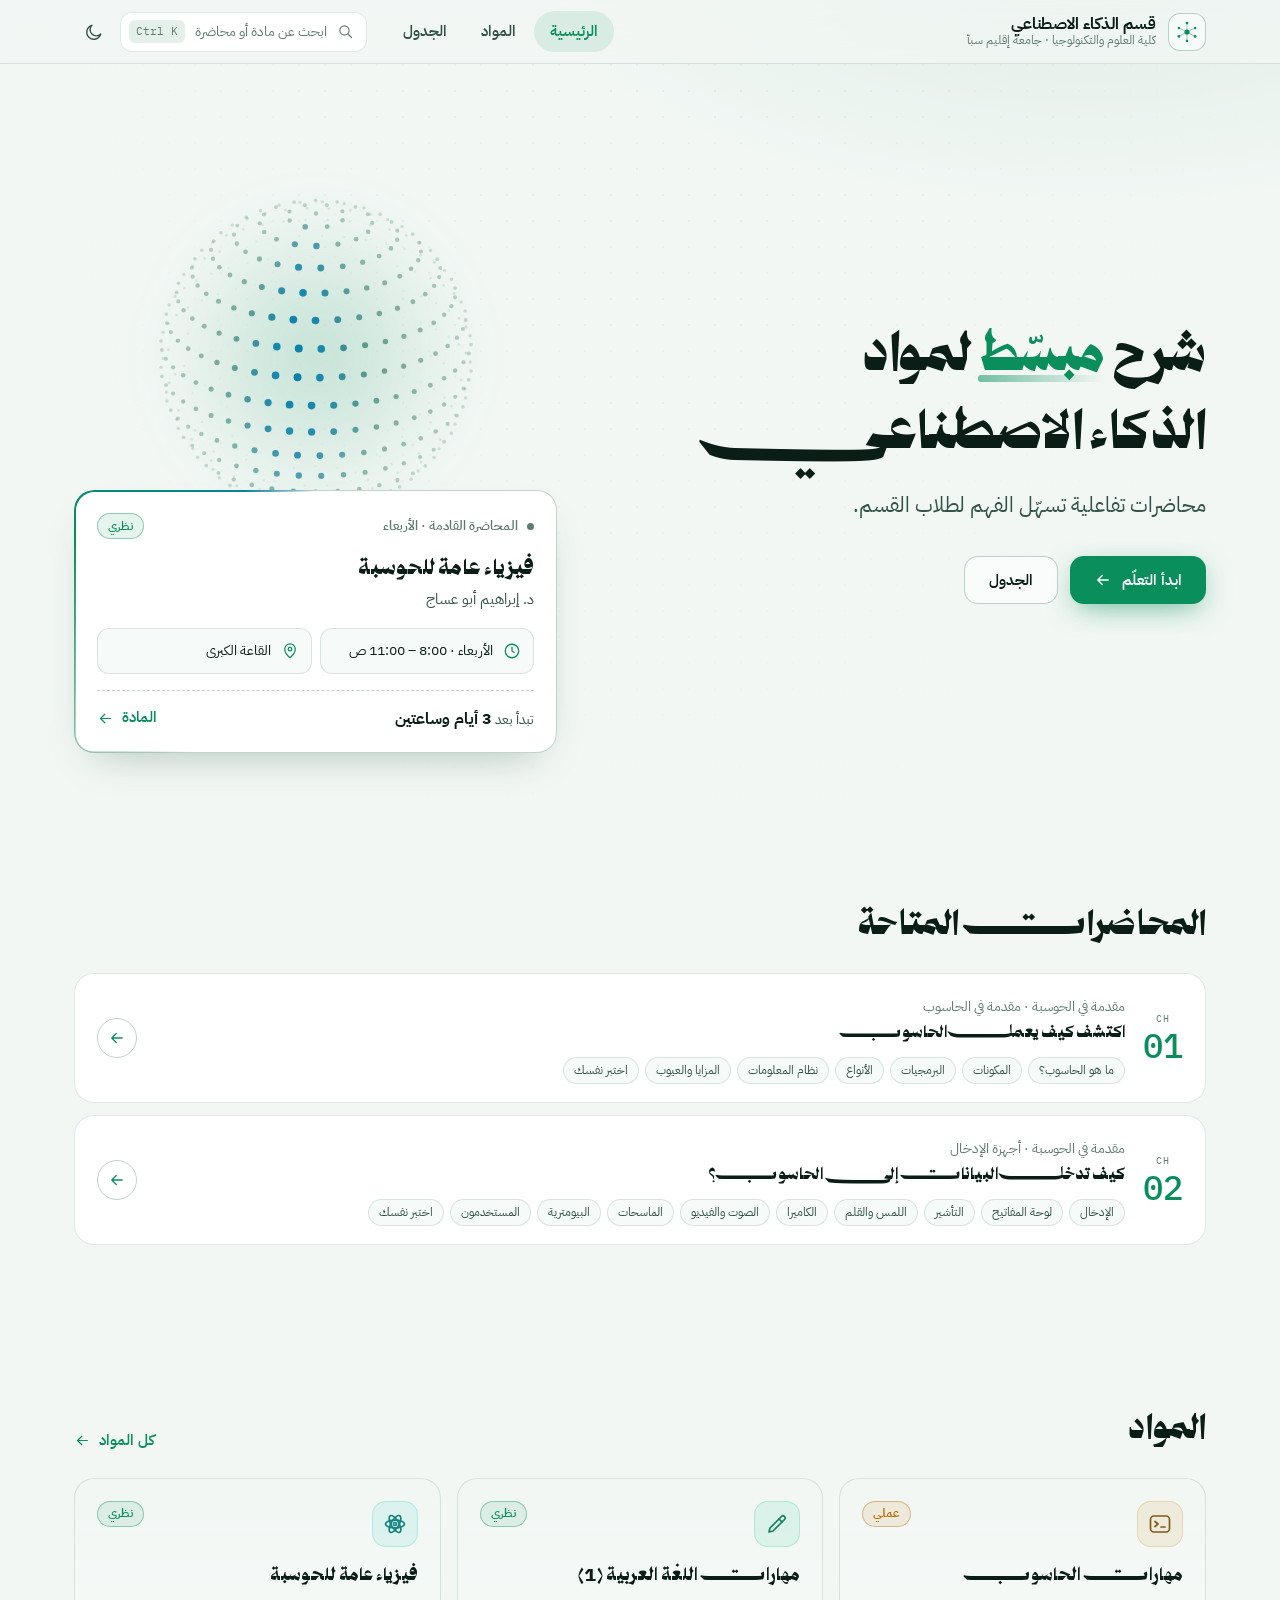
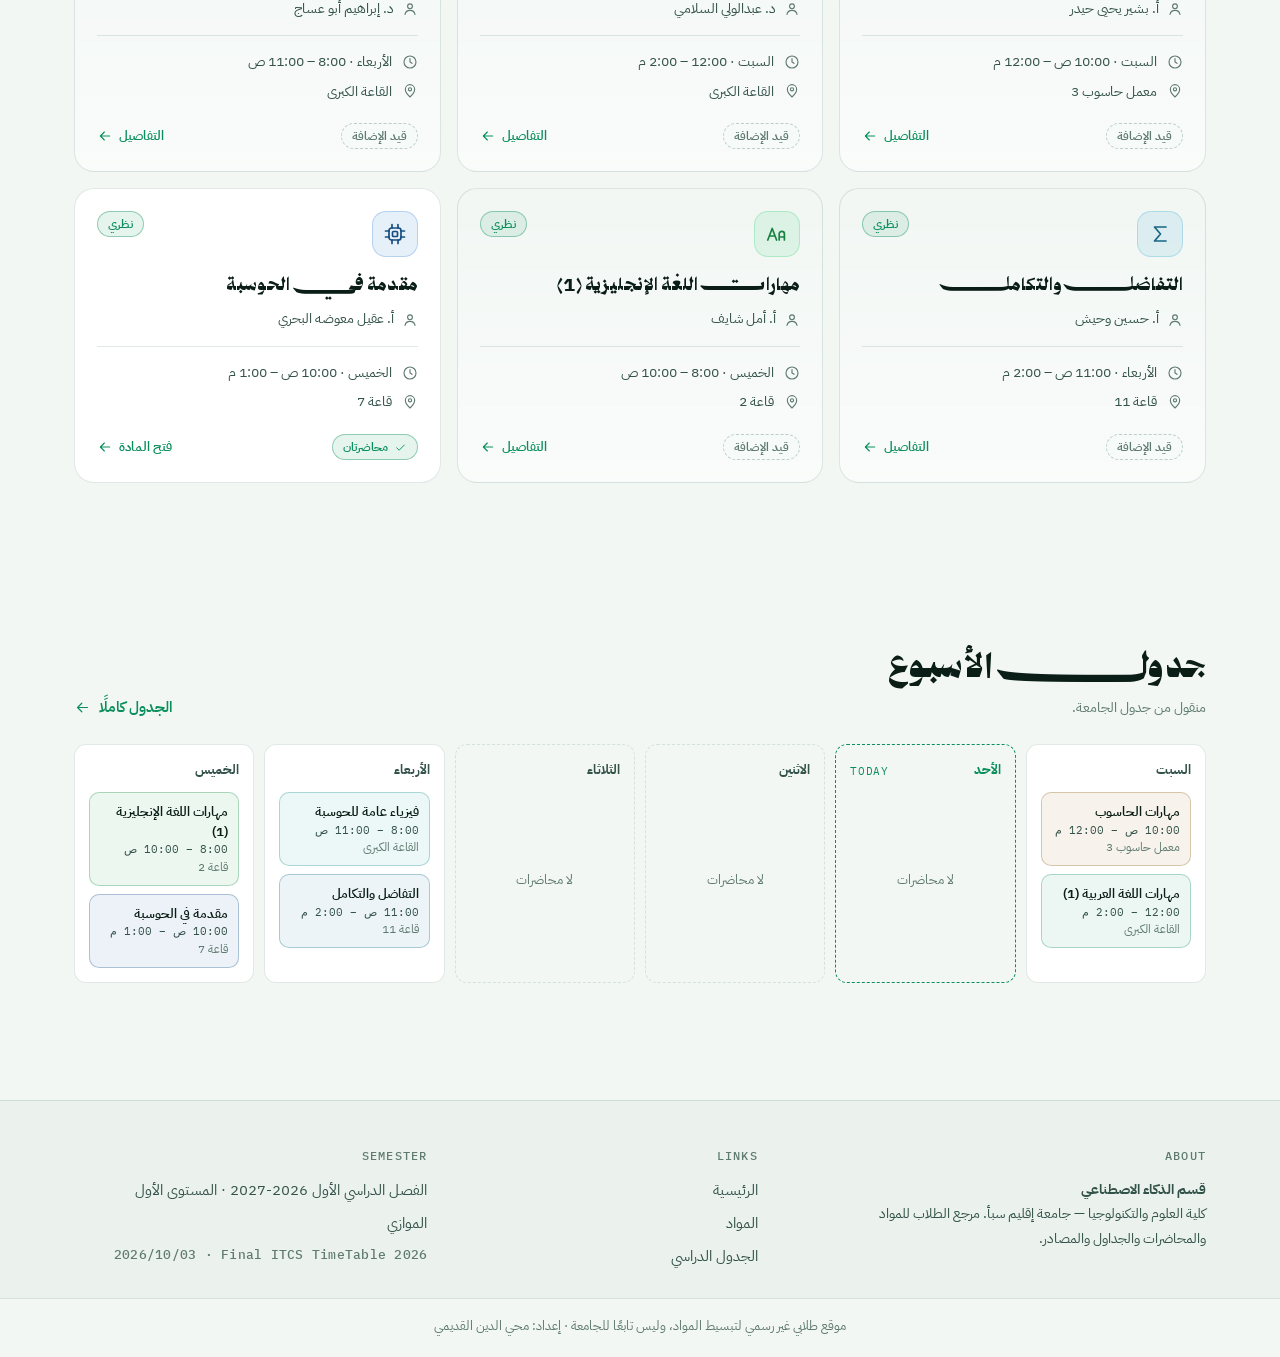
==== commit 51f7ef03: "Default to the light theme; visitors can still switch and the choice is remembered Co-Authored-By: C" ====
--- a/index.html
+++ b/index.html
@@ -5,11 +5,11 @@
 <meta name="viewport" content="width=device-width, initial-scale=1, viewport-fit=cover">
 <title>شرح مبسّط لمواد الذكاء الاصطناعي</title>
 <meta name="description" content="محاضرات تفاعلية تسهّل فهم مواد الذكاء الاصطناعي لطلاب القسم. موقع طلابي غير رسمي.">
-<meta name="theme-color" content="#040807">
+<meta name="theme-color" content="#f2f7f4">
 <link rel="icon" href="data:image/svg+xml,%3Csvg xmlns='http://www.w3.org/2000/svg' viewBox='0 0 32 32'%3E%3Crect width='32' height='32' rx='9' fill='%23040807'/%3E%3Ccircle cx='16' cy='16' r='9' fill='none' stroke='%232ee89a' stroke-width='1.6'/%3E%3Ccircle cx='16' cy='16' r='3' fill='%232ee89a'/%3E%3C/svg%3E">
-<link rel="stylesheet" href="assets/css/fonts.css?v=6">
-<link rel="stylesheet" href="assets/css/site.css?v=6">
-<script>document.documentElement.classList.add('js');try{var t=localStorage.getItem('theme');if(t)document.documentElement.dataset.theme=t}catch(e){}</script>
+<link rel="stylesheet" href="assets/css/fonts.css?v=7">
+<link rel="stylesheet" href="assets/css/site.css?v=7">
+<script>document.documentElement.classList.add('js');var t='light';try{t=localStorage.getItem('theme')||'light'}catch(e){}document.documentElement.dataset.theme=t</script>
 </head>
 <body data-page="home">
 <div id="app-header"></div>
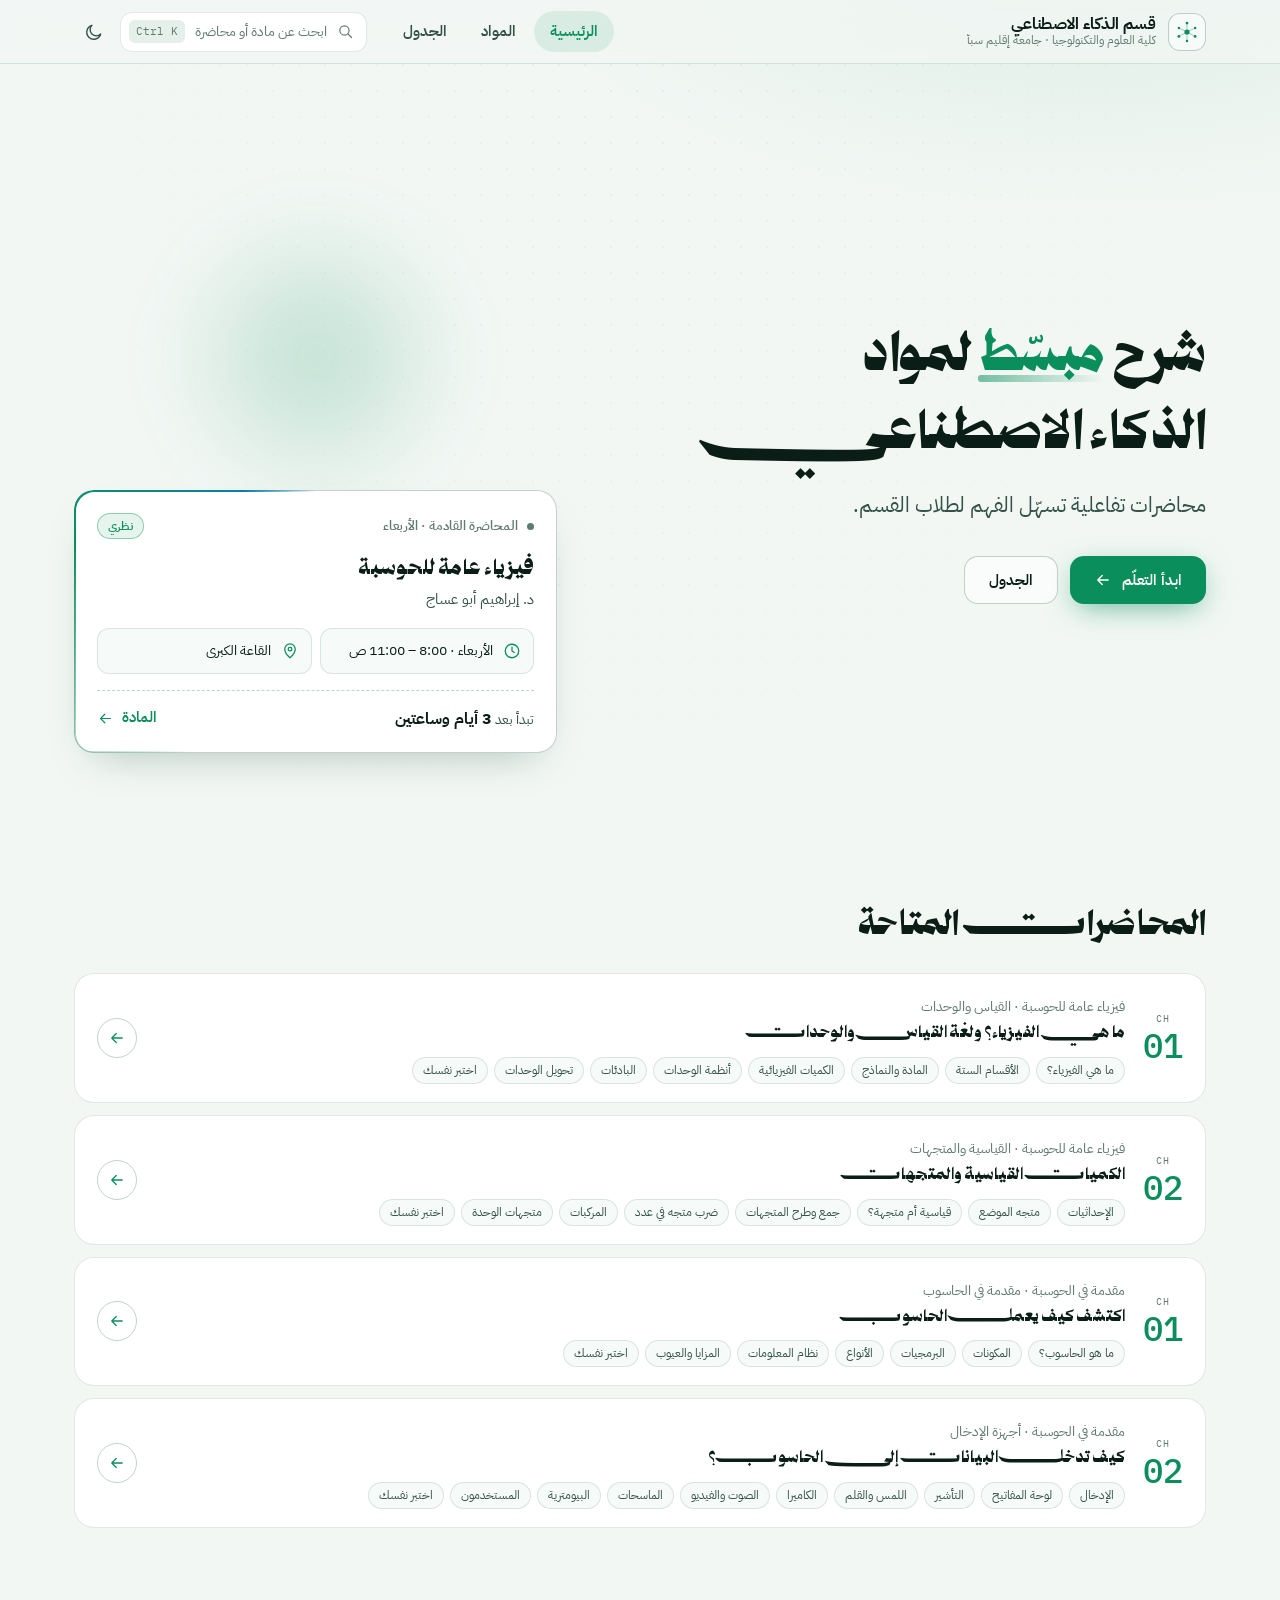
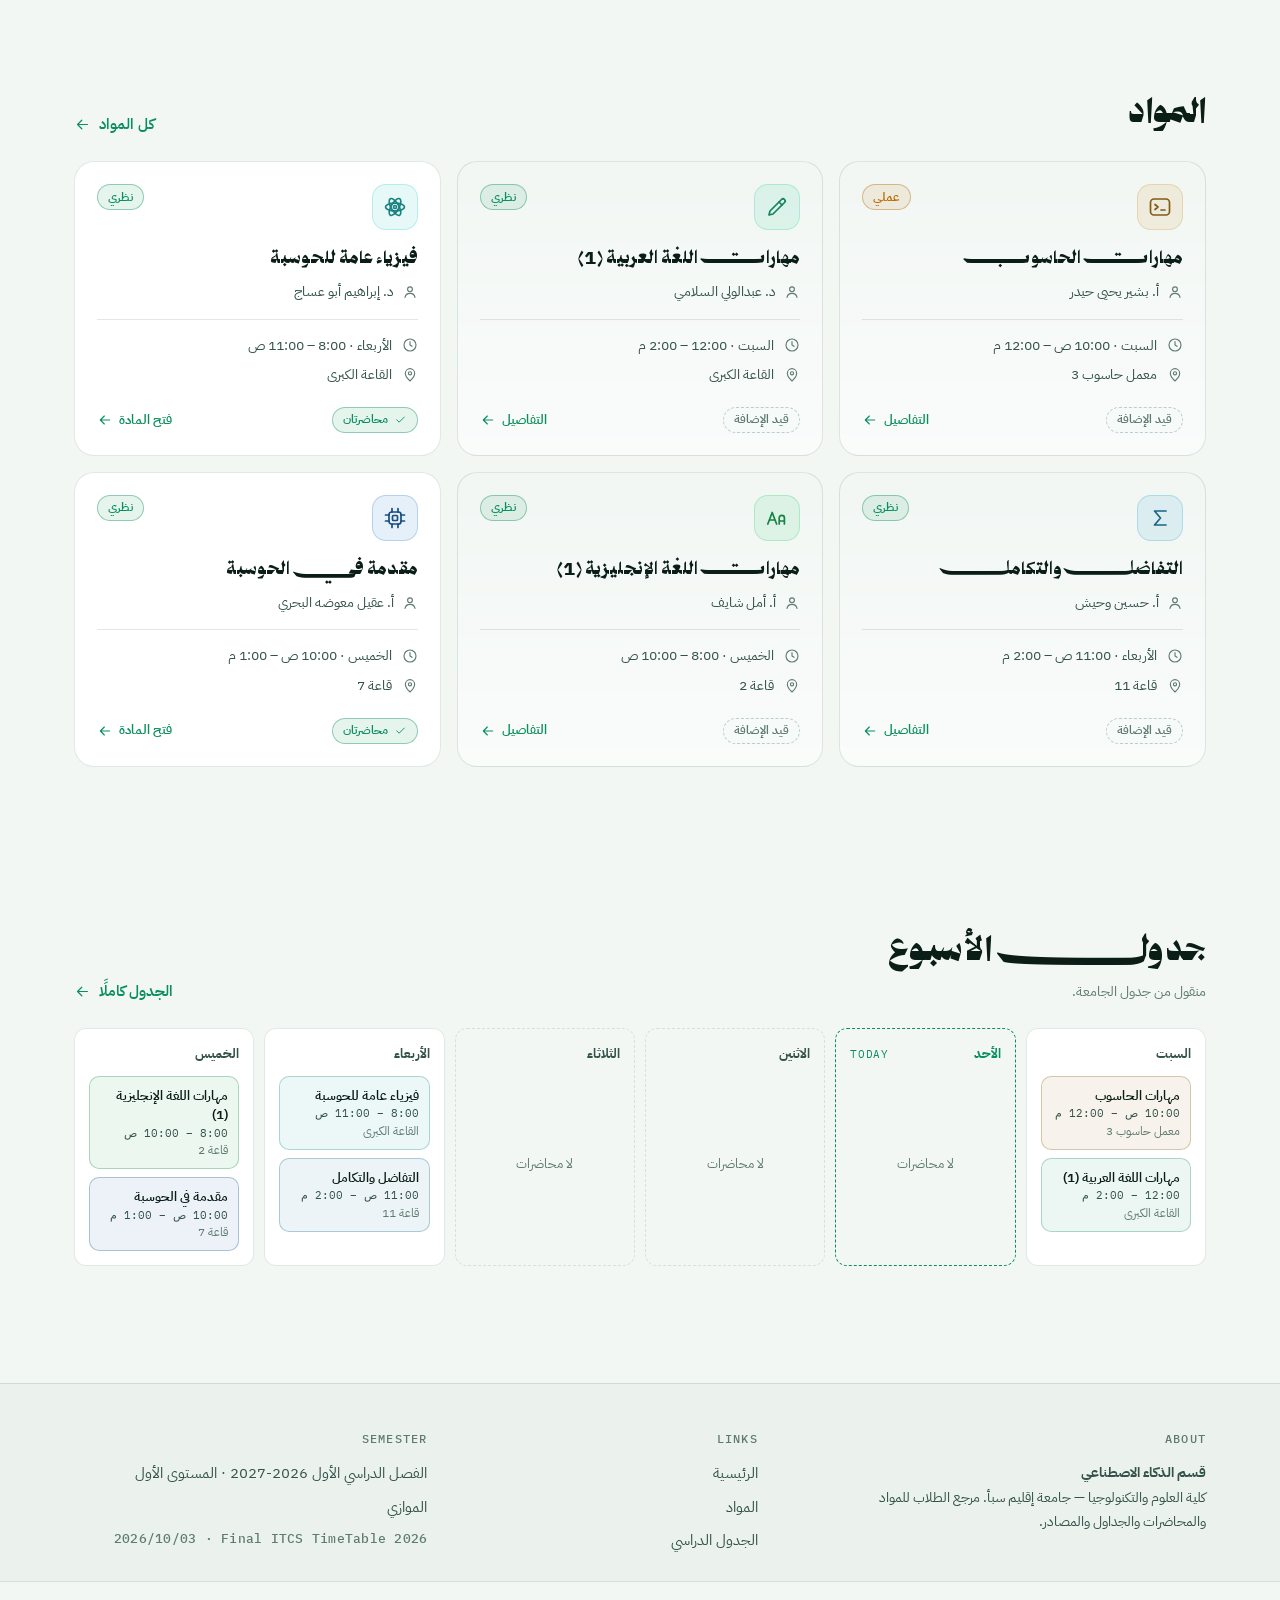
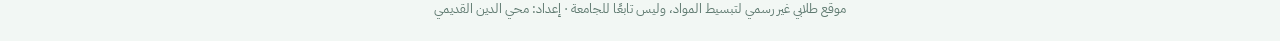
==== commit 9623a8f0: "Add general physics lectures 1 and 2 as simplified interactive pages Co-Authored-By: Claude Sonnet 5" ====
--- a/index.html
+++ b/index.html
@@ -7,8 +7,8 @@
 <meta name="description" content="محاضرات تفاعلية تسهّل فهم مواد الذكاء الاصطناعي لطلاب القسم. موقع طلابي غير رسمي.">
 <meta name="theme-color" content="#f2f7f4">
 <link rel="icon" href="data:image/svg+xml,%3Csvg xmlns='http://www.w3.org/2000/svg' viewBox='0 0 32 32'%3E%3Crect width='32' height='32' rx='9' fill='%23040807'/%3E%3Ccircle cx='16' cy='16' r='9' fill='none' stroke='%232ee89a' stroke-width='1.6'/%3E%3Ccircle cx='16' cy='16' r='3' fill='%232ee89a'/%3E%3C/svg%3E">
-<link rel="stylesheet" href="assets/css/fonts.css?v=7">
-<link rel="stylesheet" href="assets/css/site.css?v=7">
+<link rel="stylesheet" href="assets/css/fonts.css?v=11">
+<link rel="stylesheet" href="assets/css/site.css?v=11">
 <script>document.documentElement.classList.add('js');var t='light';try{t=localStorage.getItem('theme')||'light'}catch(e){}document.documentElement.dataset.theme=t</script>
 </head>
 <body data-page="home">
@@ -68,10 +68,10 @@
 <div id="app-footer"></div>
 <p class="credit">موقع طلابي غير رسمي لتبسيط المواد، وليس تابعًا للجامعة · إعداد: محي الدين القديمي</p>
 <noscript><p style="padding:24px;text-align:center">يحتاج الموقع إلى تفعيل جافاسكربت لعرض المواد والجدول.</p></noscript>
-<script src="data/data.js?v=5"></script>
-<script src="assets/js/app.js?v=5"></script>
-<script src="assets/js/orb.js?v=5"></script>
-<script src="assets/js/home.js?v=5"></script>
-<script src="assets/js/feedback.js?v=5"></script>
+<script src="data/data.js?v=11"></script>
+<script src="assets/js/app.js?v=11"></script>
+<script src="assets/js/orb.js?v=11"></script>
+<script src="assets/js/home.js?v=11"></script>
+<script src="assets/js/feedback.js?v=11"></script>
 </body>
 </html>
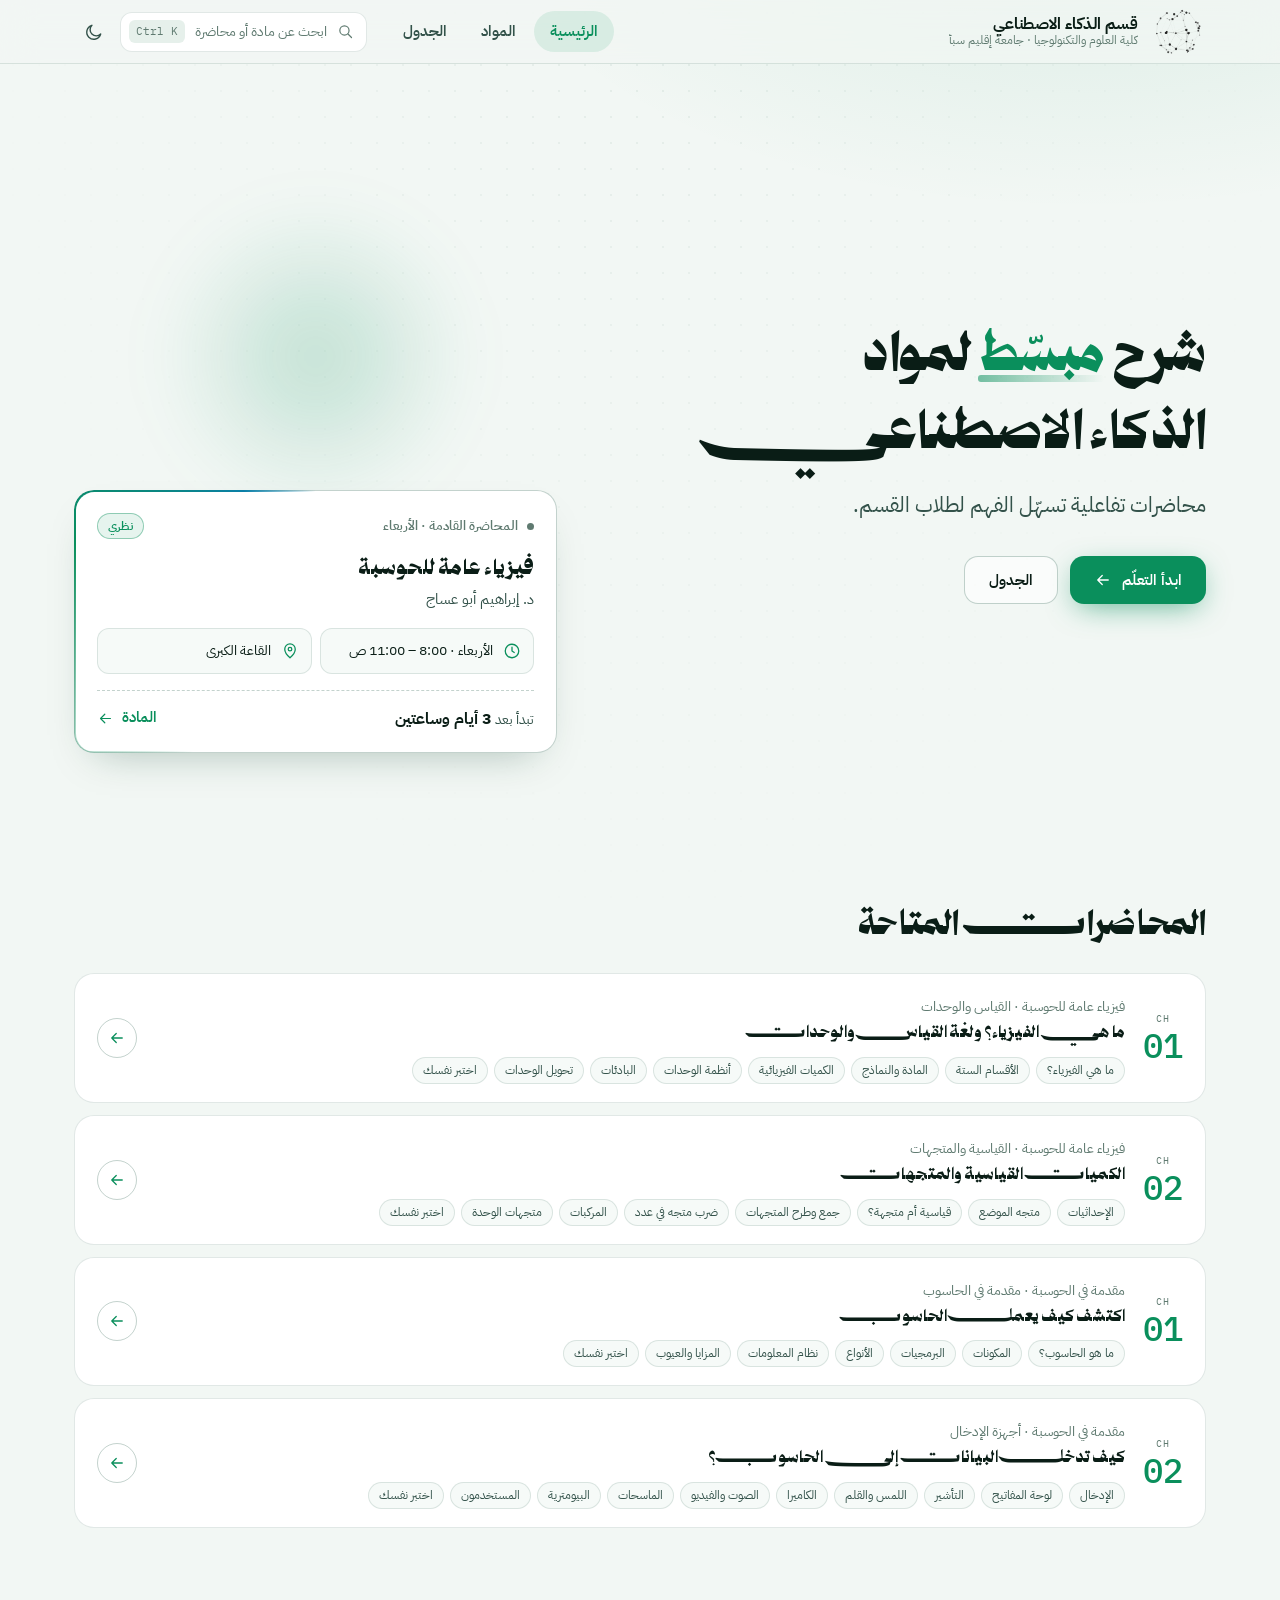
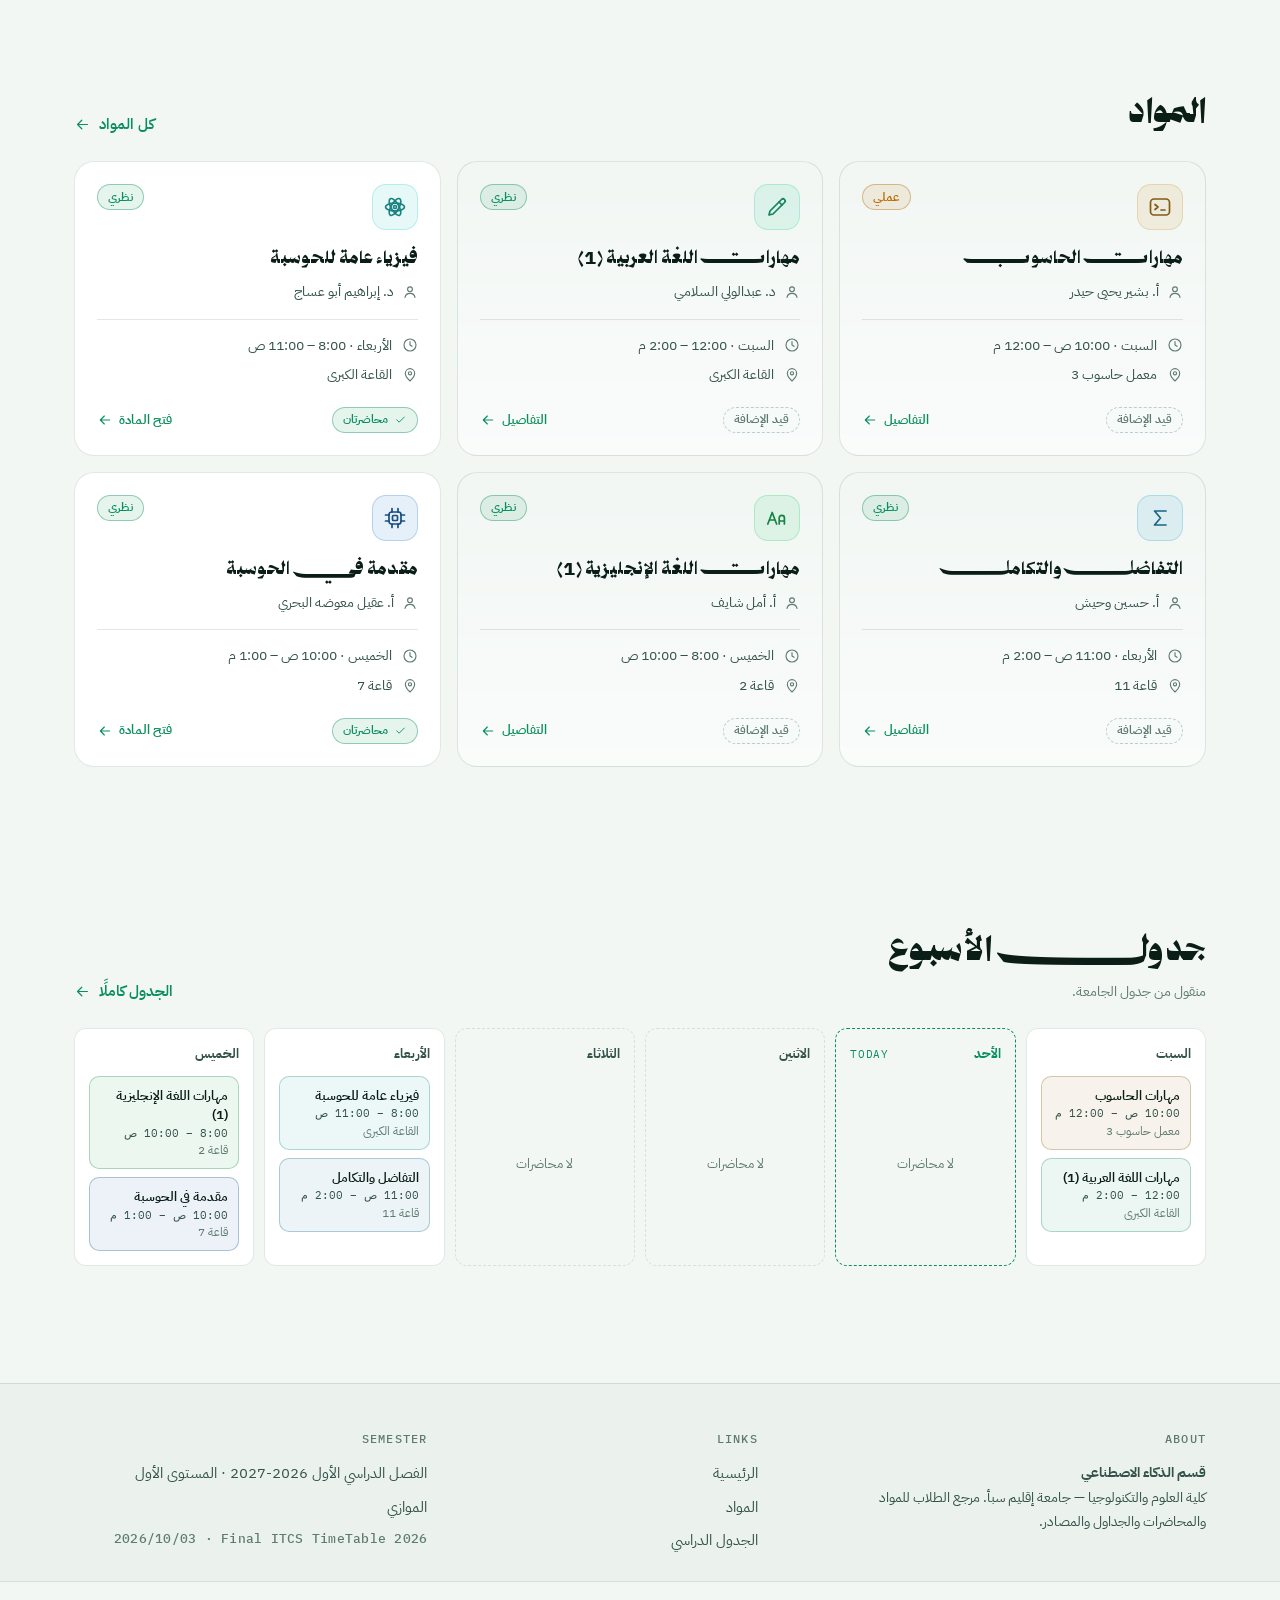
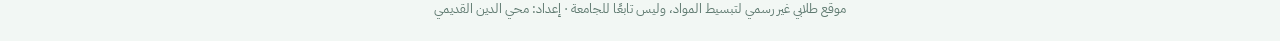
==== commit 968c5521: "Use ThinkingOrb (state=connecting, size=64) as the department icon in the site and lecture headers C" ====
--- a/index.html
+++ b/index.html
@@ -7,8 +7,8 @@
 <meta name="description" content="محاضرات تفاعلية تسهّل فهم مواد الذكاء الاصطناعي لطلاب القسم. موقع طلابي غير رسمي.">
 <meta name="theme-color" content="#f2f7f4">
 <link rel="icon" href="data:image/svg+xml,%3Csvg xmlns='http://www.w3.org/2000/svg' viewBox='0 0 32 32'%3E%3Crect width='32' height='32' rx='9' fill='%23040807'/%3E%3Ccircle cx='16' cy='16' r='9' fill='none' stroke='%232ee89a' stroke-width='1.6'/%3E%3Ccircle cx='16' cy='16' r='3' fill='%232ee89a'/%3E%3C/svg%3E">
-<link rel="stylesheet" href="assets/css/fonts.css?v=11">
-<link rel="stylesheet" href="assets/css/site.css?v=11">
+<link rel="stylesheet" href="assets/css/fonts.css?v=14">
+<link rel="stylesheet" href="assets/css/site.css?v=14">
 <script>document.documentElement.classList.add('js');var t='light';try{t=localStorage.getItem('theme')||'light'}catch(e){}document.documentElement.dataset.theme=t</script>
 </head>
 <body data-page="home">
@@ -68,10 +68,11 @@
 <div id="app-footer"></div>
 <p class="credit">موقع طلابي غير رسمي لتبسيط المواد، وليس تابعًا للجامعة · إعداد: محي الدين القديمي</p>
 <noscript><p style="padding:24px;text-align:center">يحتاج الموقع إلى تفعيل جافاسكربت لعرض المواد والجدول.</p></noscript>
-<script src="data/data.js?v=11"></script>
-<script src="assets/js/app.js?v=11"></script>
-<script src="assets/js/orb.js?v=11"></script>
-<script src="assets/js/home.js?v=11"></script>
-<script src="assets/js/feedback.js?v=11"></script>
+<script src="data/data.js?v=14"></script>
+<script src="assets/js/thinking-orb.js?v=14"></script>
+<script src="assets/js/app.js?v=14"></script>
+<script src="assets/js/orb.js?v=14"></script>
+<script src="assets/js/home.js?v=14"></script>
+<script src="assets/js/feedback.js?v=14"></script>
 </body>
 </html>
--- a/assets/css/site.css
+++ b/assets/css/site.css
@@ -71,6 +71,9 @@
 .brand-mark{width:38px;height:38px;flex:none;display:grid;place-items:center;border-radius:12px;background:var(--surface2);border:1px solid var(--line2);overflow:hidden}
 .brand-mark img{width:100%;height:100%;object-fit:contain;padding:3px}
 .brand-mark svg{width:26px;height:26px;color:var(--em)}
+.brand-mark.has-orb{width:56px;height:56px;border:0;background:none;border-radius:0;overflow:visible}
+.brand-mark.has-orb canvas{width:56px!important;height:56px!important}
+@media (max-width:820px){.brand-mark.has-orb,.brand-mark.has-orb canvas{width:44px!important;height:44px!important}}
 .brand-t{display:flex;flex-direction:column;line-height:1.25;min-width:0}
 .brand-t b{font-size:15.5px;font-weight:700;letter-spacing:-.1px;white-space:nowrap}
 .brand-t small{font-size:11.5px;color:var(--muted);white-space:nowrap;overflow:hidden;text-overflow:ellipsis}
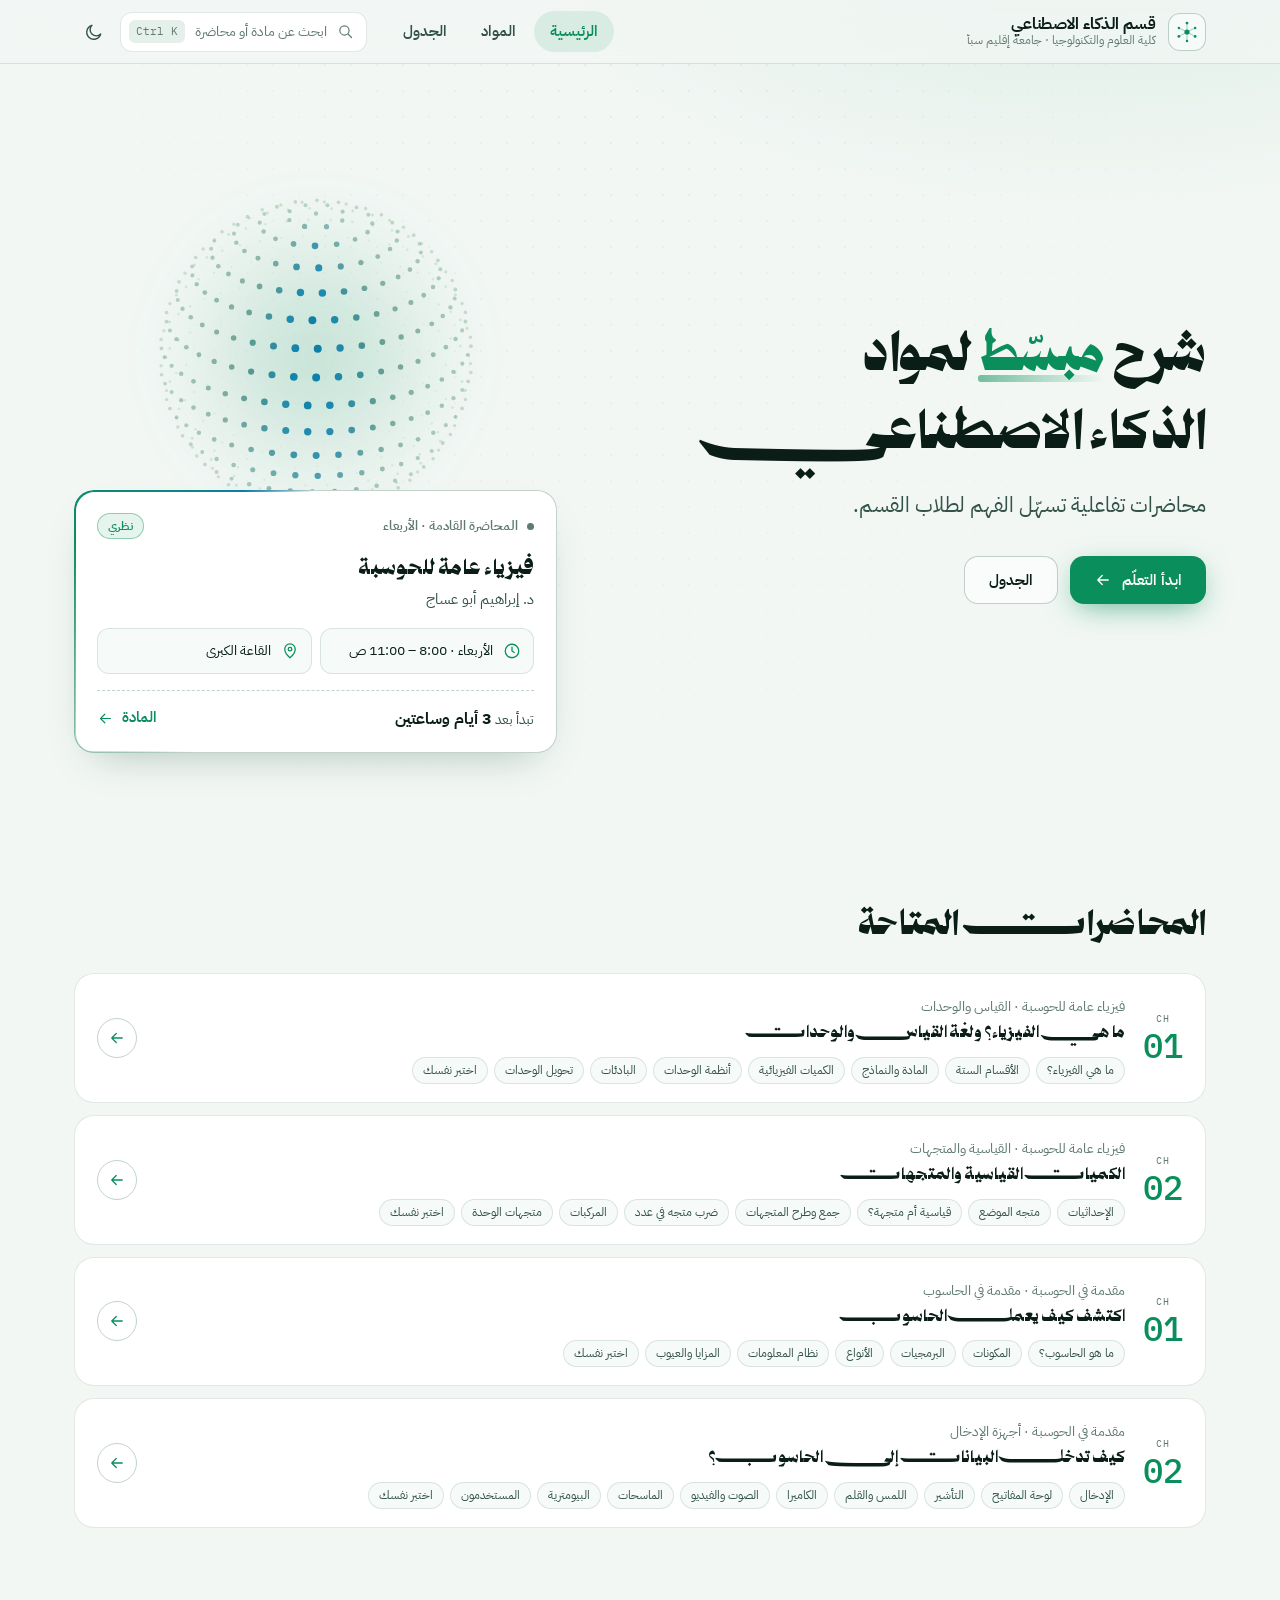
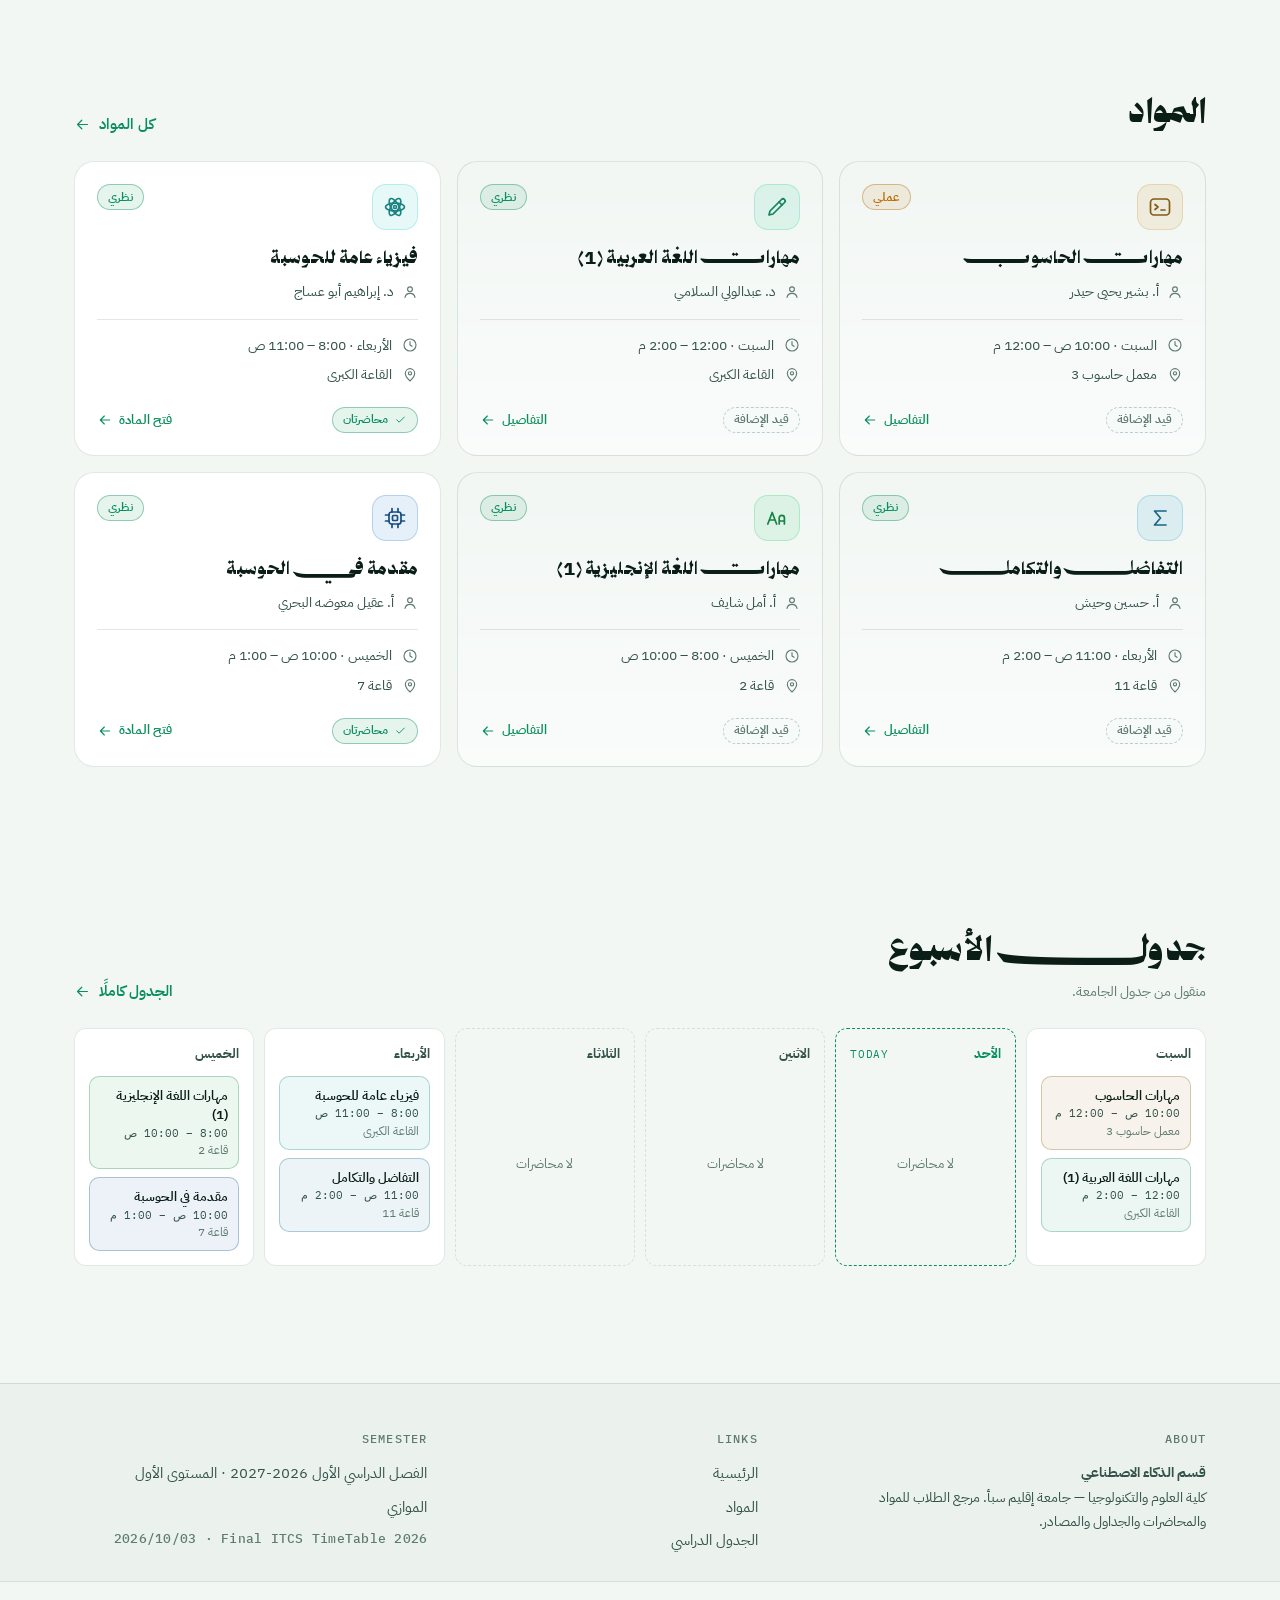
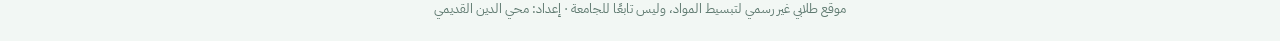
==== commit b5bca290: "Revert "Fix unit converter field overlap and arrow labels (physics lessons)"" ====
--- a/index.html
+++ b/index.html
@@ -7,8 +7,8 @@
 <meta name="description" content="محاضرات تفاعلية تسهّل فهم مواد الذكاء الاصطناعي لطلاب القسم. موقع طلابي غير رسمي.">
 <meta name="theme-color" content="#f2f7f4">
 <link rel="icon" href="data:image/svg+xml,%3Csvg xmlns='http://www.w3.org/2000/svg' viewBox='0 0 32 32'%3E%3Crect width='32' height='32' rx='9' fill='%23040807'/%3E%3Ccircle cx='16' cy='16' r='9' fill='none' stroke='%232ee89a' stroke-width='1.6'/%3E%3Ccircle cx='16' cy='16' r='3' fill='%232ee89a'/%3E%3C/svg%3E">
-<link rel="stylesheet" href="assets/css/fonts.css?v=14">
-<link rel="stylesheet" href="assets/css/site.css?v=14">
+<link rel="stylesheet" href="assets/css/fonts.css?v=11">
+<link rel="stylesheet" href="assets/css/site.css?v=11">
 <script>document.documentElement.classList.add('js');var t='light';try{t=localStorage.getItem('theme')||'light'}catch(e){}document.documentElement.dataset.theme=t</script>
 </head>
 <body data-page="home">
@@ -68,11 +68,10 @@
 <div id="app-footer"></div>
 <p class="credit">موقع طلابي غير رسمي لتبسيط المواد، وليس تابعًا للجامعة · إعداد: محي الدين القديمي</p>
 <noscript><p style="padding:24px;text-align:center">يحتاج الموقع إلى تفعيل جافاسكربت لعرض المواد والجدول.</p></noscript>
-<script src="data/data.js?v=14"></script>
-<script src="assets/js/thinking-orb.js?v=14"></script>
-<script src="assets/js/app.js?v=14"></script>
-<script src="assets/js/orb.js?v=14"></script>
-<script src="assets/js/home.js?v=14"></script>
-<script src="assets/js/feedback.js?v=14"></script>
+<script src="data/data.js?v=11"></script>
+<script src="assets/js/app.js?v=11"></script>
+<script src="assets/js/orb.js?v=11"></script>
+<script src="assets/js/home.js?v=11"></script>
+<script src="assets/js/feedback.js?v=11"></script>
 </body>
 </html>
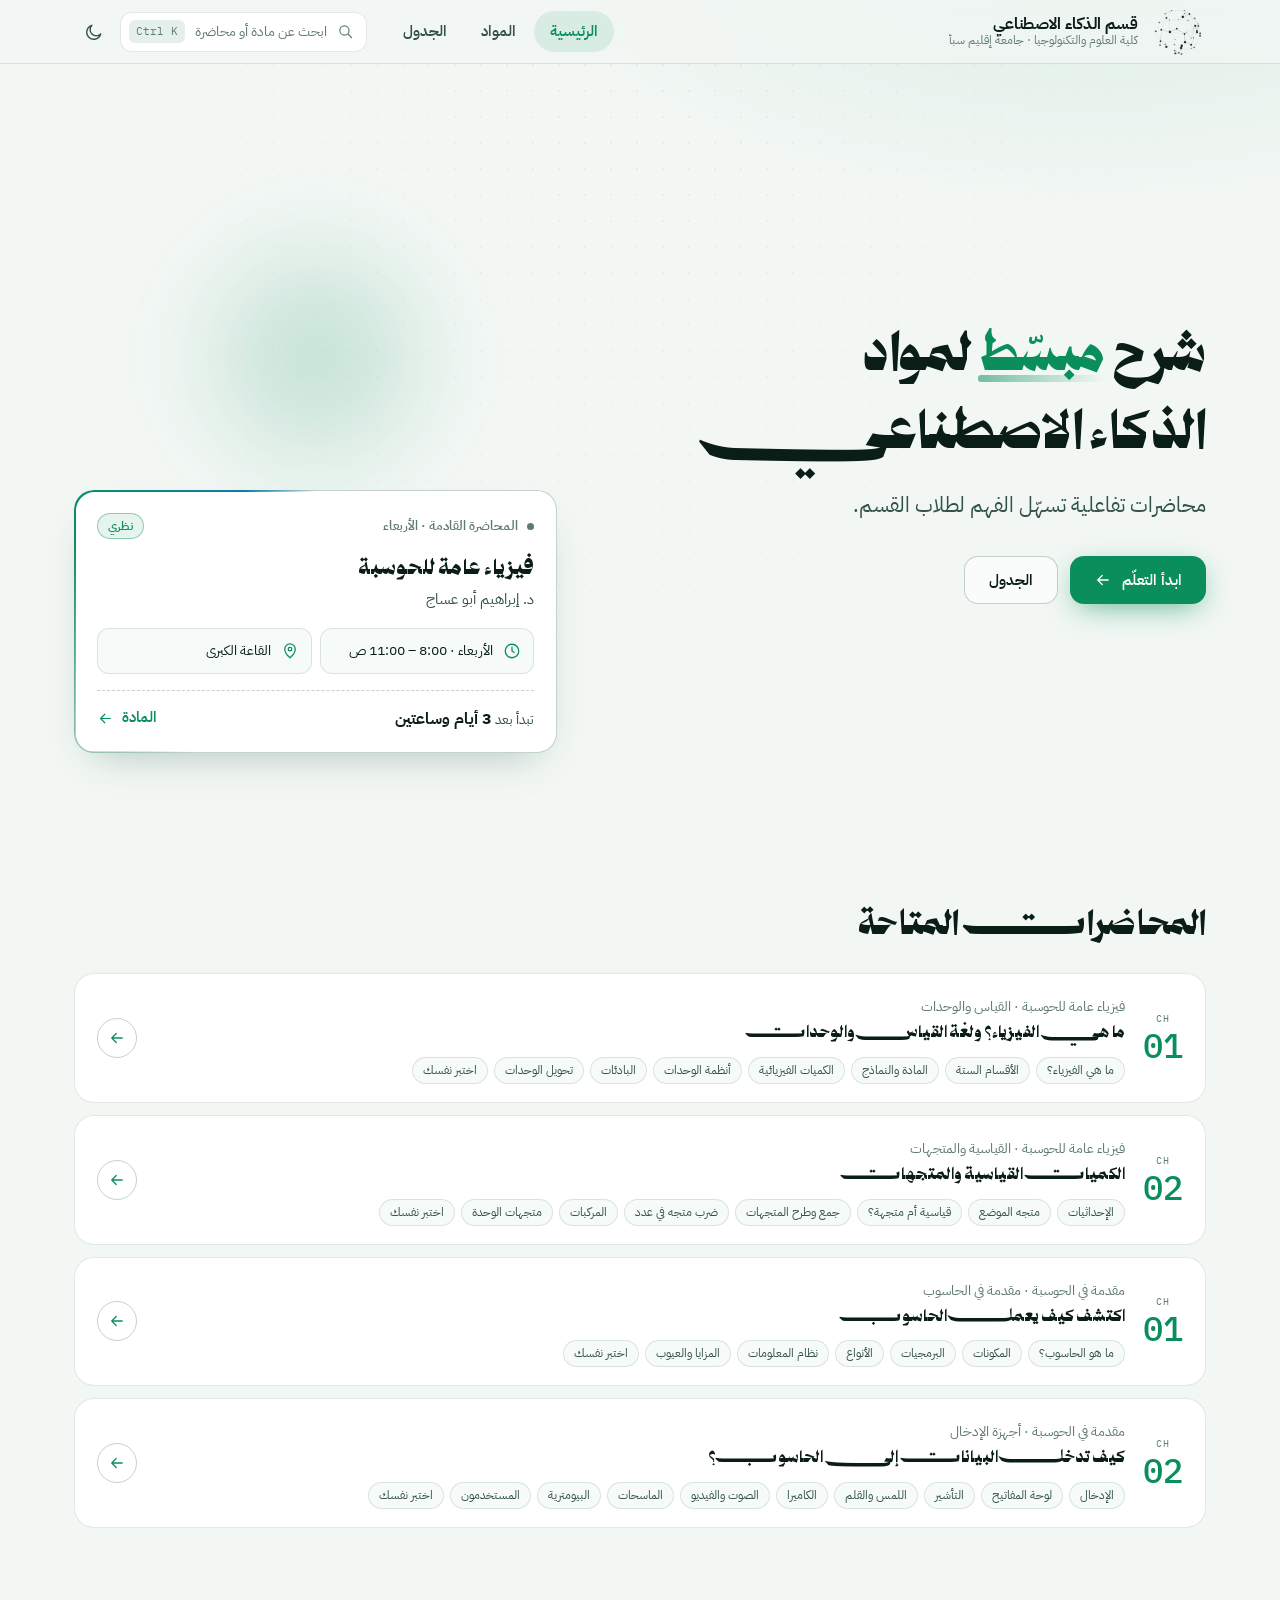
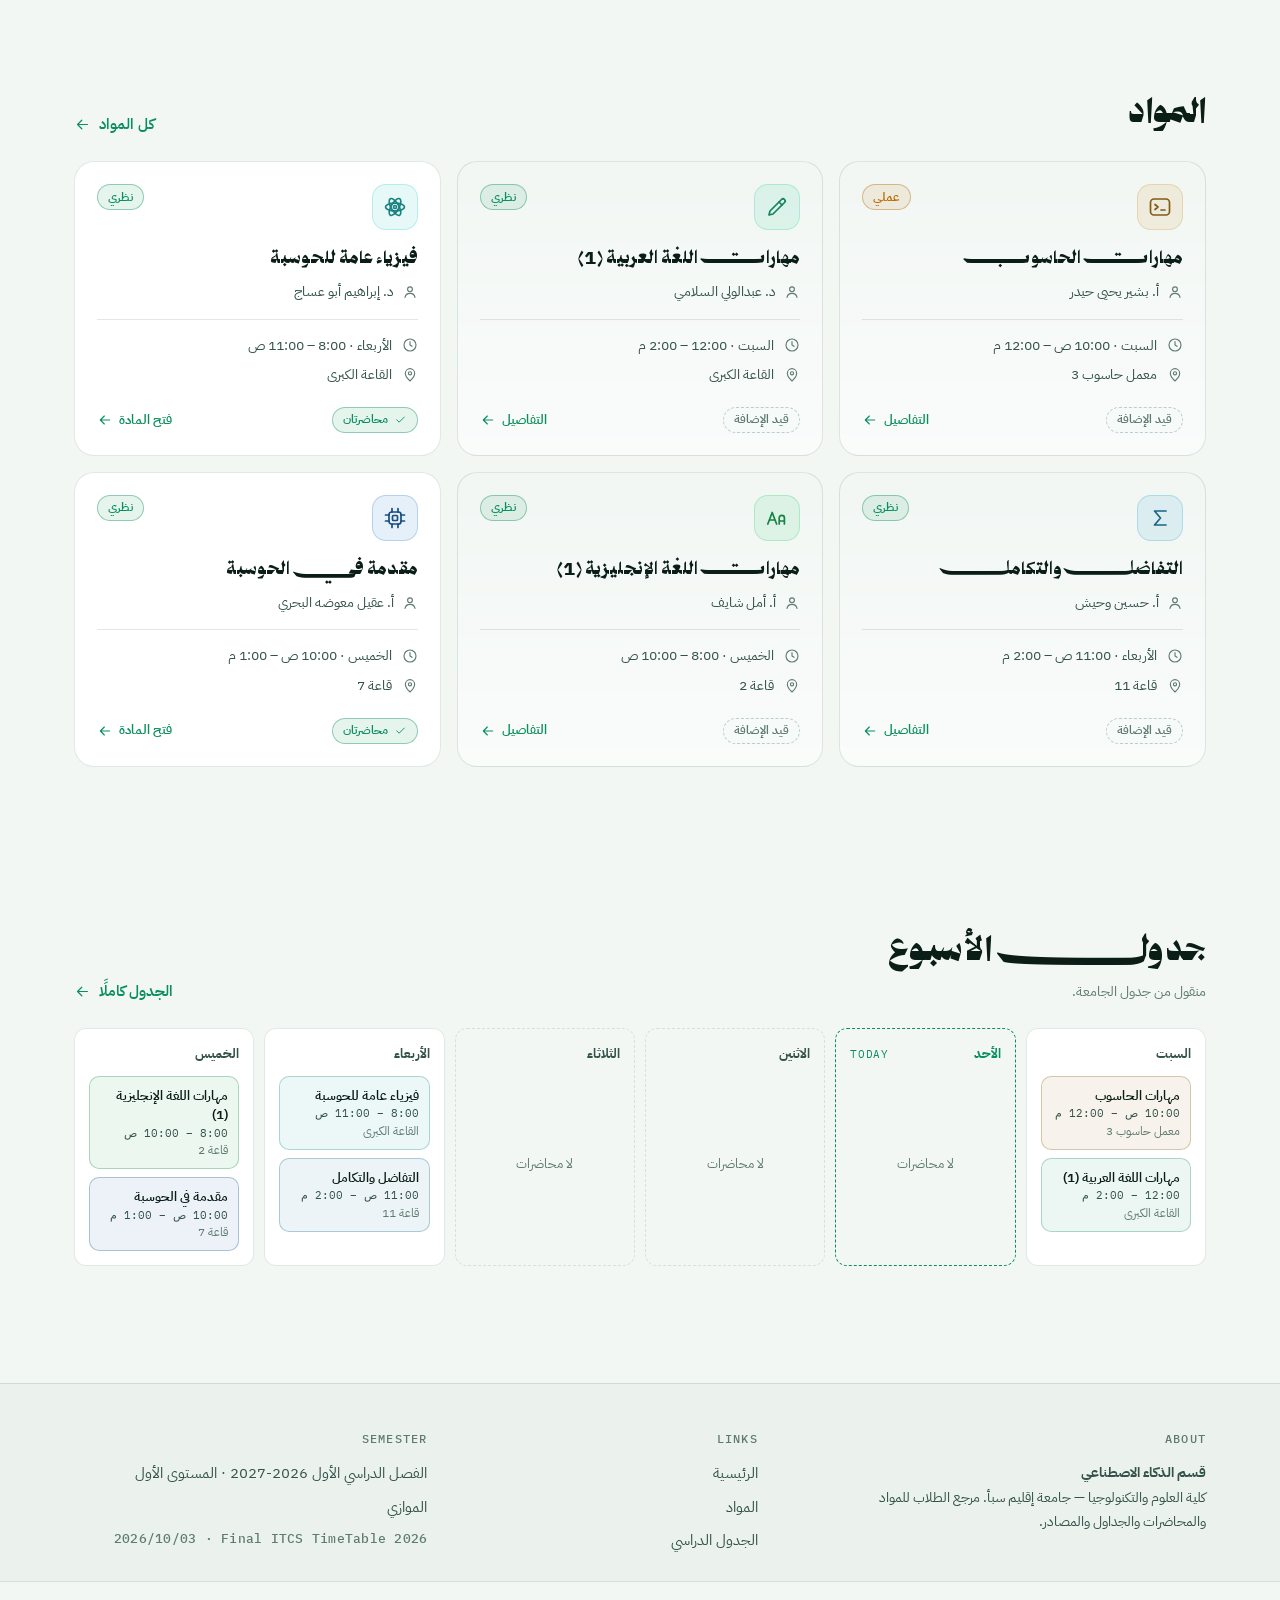
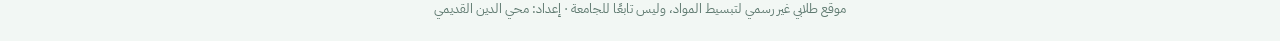
==== commit e3d9b113: "Merge pull request #12 from mohy4793-commits/claude/fervent-edison-8yzxmo Use ThinkingOrb (connectin" ====
--- a/index.html
+++ b/index.html
@@ -7,8 +7,8 @@
 <meta name="description" content="محاضرات تفاعلية تسهّل فهم مواد الذكاء الاصطناعي لطلاب القسم. موقع طلابي غير رسمي.">
 <meta name="theme-color" content="#f2f7f4">
 <link rel="icon" href="data:image/svg+xml,%3Csvg xmlns='http://www.w3.org/2000/svg' viewBox='0 0 32 32'%3E%3Crect width='32' height='32' rx='9' fill='%23040807'/%3E%3Ccircle cx='16' cy='16' r='9' fill='none' stroke='%232ee89a' stroke-width='1.6'/%3E%3Ccircle cx='16' cy='16' r='3' fill='%232ee89a'/%3E%3C/svg%3E">
-<link rel="stylesheet" href="assets/css/fonts.css?v=11">
-<link rel="stylesheet" href="assets/css/site.css?v=11">
+<link rel="stylesheet" href="assets/css/fonts.css?v=14">
+<link rel="stylesheet" href="assets/css/site.css?v=14">
 <script>document.documentElement.classList.add('js');var t='light';try{t=localStorage.getItem('theme')||'light'}catch(e){}document.documentElement.dataset.theme=t</script>
 </head>
 <body data-page="home">
@@ -68,10 +68,11 @@
 <div id="app-footer"></div>
 <p class="credit">موقع طلابي غير رسمي لتبسيط المواد، وليس تابعًا للجامعة · إعداد: محي الدين القديمي</p>
 <noscript><p style="padding:24px;text-align:center">يحتاج الموقع إلى تفعيل جافاسكربت لعرض المواد والجدول.</p></noscript>
-<script src="data/data.js?v=11"></script>
-<script src="assets/js/app.js?v=11"></script>
-<script src="assets/js/orb.js?v=11"></script>
-<script src="assets/js/home.js?v=11"></script>
-<script src="assets/js/feedback.js?v=11"></script>
+<script src="data/data.js?v=14"></script>
+<script src="assets/js/thinking-orb.js?v=14"></script>
+<script src="assets/js/app.js?v=14"></script>
+<script src="assets/js/orb.js?v=14"></script>
+<script src="assets/js/home.js?v=14"></script>
+<script src="assets/js/feedback.js?v=14"></script>
 </body>
 </html>
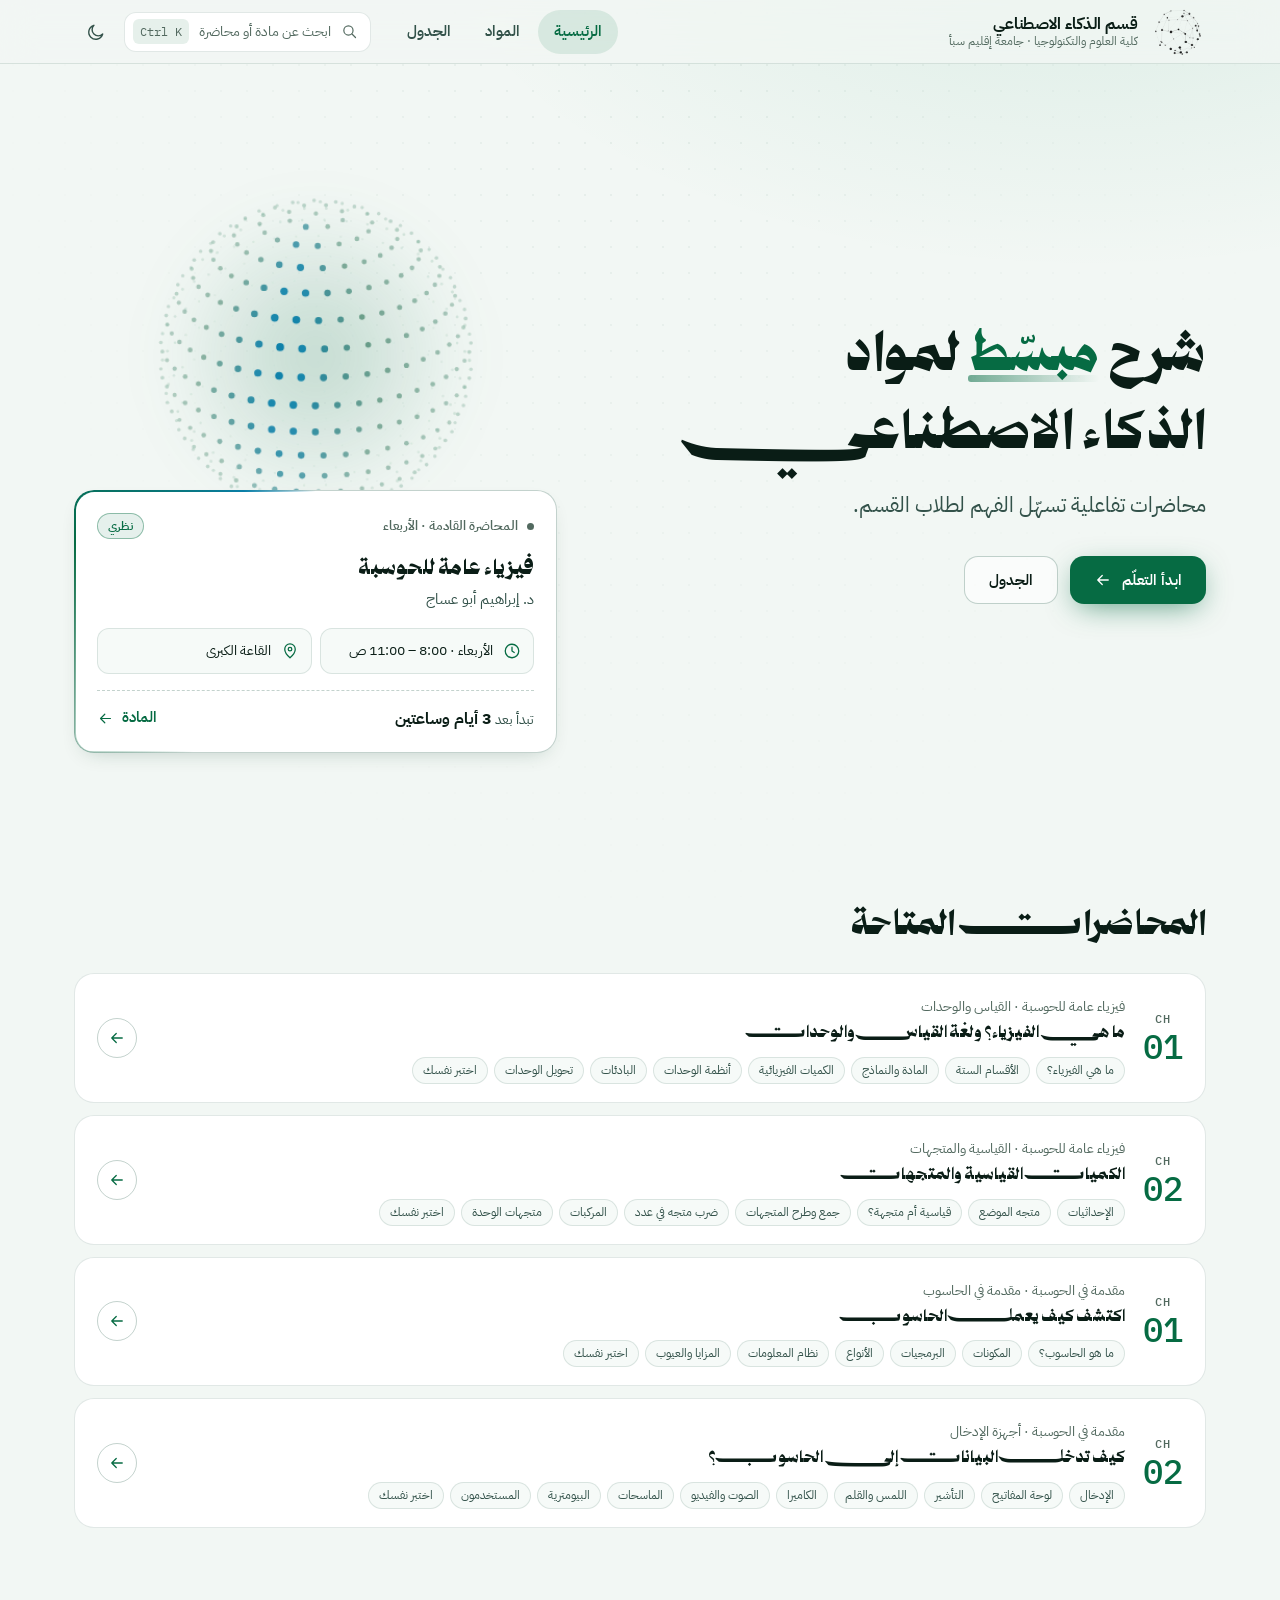
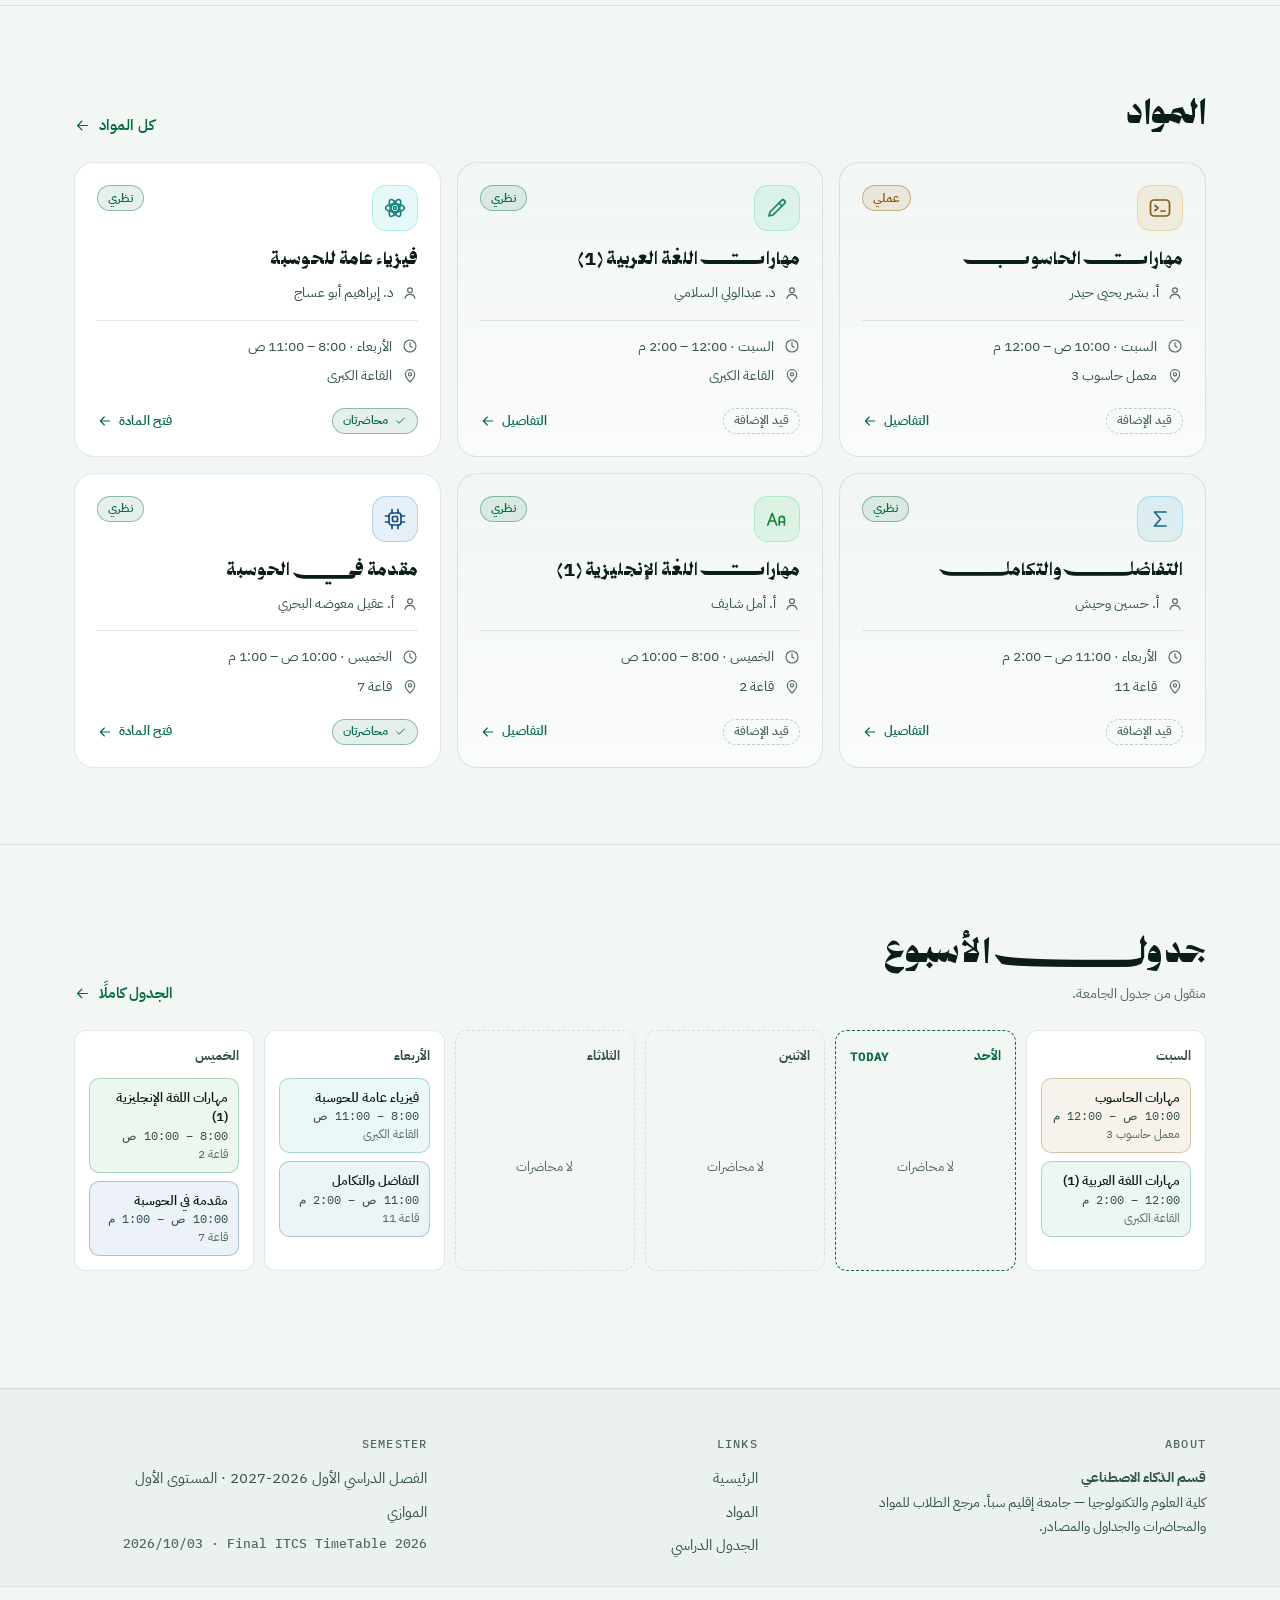
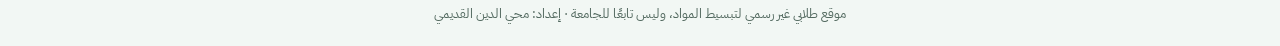
==== commit a45f0b34: "Bust CSS cache and align weekly day cards on mobile Bump asset version to v16 so browsers drop the s" ====
--- a/index.html
+++ b/index.html
@@ -7,20 +7,21 @@
 <meta name="description" content="محاضرات تفاعلية تسهّل فهم مواد الذكاء الاصطناعي لطلاب القسم. موقع طلابي غير رسمي.">
 <meta name="theme-color" content="#f2f7f4">
 <link rel="icon" href="data:image/svg+xml,%3Csvg xmlns='http://www.w3.org/2000/svg' viewBox='0 0 32 32'%3E%3Crect width='32' height='32' rx='9' fill='%23040807'/%3E%3Ccircle cx='16' cy='16' r='9' fill='none' stroke='%232ee89a' stroke-width='1.6'/%3E%3Ccircle cx='16' cy='16' r='3' fill='%232ee89a'/%3E%3C/svg%3E">
-<link rel="stylesheet" href="assets/css/fonts.css?v=14">
-<link rel="stylesheet" href="assets/css/site.css?v=14">
+<link rel="stylesheet" href="assets/css/fonts.css?v=16">
+<link rel="stylesheet" href="assets/css/tokens.css?v=16">
+<link rel="stylesheet" href="assets/css/site.css?v=16">
 <script>document.documentElement.classList.add('js');var t='light';try{t=localStorage.getItem('theme')||'light'}catch(e){}document.documentElement.dataset.theme=t</script>
 </head>
 <body data-page="home">
 <div id="app-header"></div>
 
-<main>
+<main id="main">
   <!-- ============ Hero ============ -->
-  <section class="hero">
+  <section class="hero" aria-labelledby="hTitle">
     <div class="hero-bg" aria-hidden="true"></div>
     <div class="wrap hero-grid">
       <div class="hero-text">
-        <h1 class="rv">شرح <em>مبسّط</em> لمواد الذكاء الاصطناعي</h1>
+        <h1 class="rv" id="hTitle">شرح <em>مبسّط</em> لمواد الذكاء الاصطناعي</h1>
         <p class="hero-lead rv" style="--d:.08s">محاضرات تفاعلية تسهّل الفهم لطلاب القسم.</p>
         <div class="hero-cta rv" style="--d:.16s">
           <a class="btn btn-primary" href="#lectures">ابدأ التعلّم <span id="ctaIco"></span></a>
@@ -28,36 +29,36 @@
         </div>
       </div>
       <div class="hero-side">
-        <div class="orb-box rv" aria-hidden="true"><canvas id="orb"></canvas></div>
-        <div class="next beam rv" style="--d:.12s" id="next" aria-live="polite"></div>
+        <div class="orb-box rv rv-scale" aria-hidden="true"><canvas id="orb"></canvas></div>
+        <div class="next beam rv rv-scale" style="--d:.12s" id="next" role="group" aria-label="المحاضرة القادمة"></div>
       </div>
     </div>
   </section>
 
   <!-- ============ المحاضرات المتاحة ============ -->
-  <section class="sec" id="lectures">
+  <section class="sec" id="lectures" aria-labelledby="hLec">
     <div class="wrap">
-      <div class="sec-h"><h2>المحاضرات المتاحة</h2></div>
-      <div class="lec" id="lecList"></div>
+      <div class="sec-h rv"><h2 id="hLec">المحاضرات المتاحة</h2></div>
+      <div class="lec" id="lecList" data-stagger></div>
     </div>
   </section>
 
   <!-- ============ المواد ============ -->
-  <section class="sec" id="courses">
+  <section class="sec" id="courses" aria-labelledby="hCou">
     <div class="wrap">
-      <div class="sec-h">
-        <h2>المواد</h2>
+      <div class="sec-h rv">
+        <h2 id="hCou">المواد</h2>
         <a class="more" href="courses.html" id="moreCourses">كل المواد </a>
       </div>
-      <div class="cards" id="cardGrid"></div>
+      <div class="cards" id="cardGrid" data-stagger></div>
     </div>
   </section>
 
   <!-- ============ الأسبوع ============ -->
-  <section class="sec" id="week">
+  <section class="sec" id="week" aria-labelledby="hWk">
     <div class="wrap">
-      <div class="sec-h">
-        <div><h2>جدول الأسبوع</h2><p>منقول من جدول الجامعة.</p></div>
+      <div class="sec-h rv">
+        <div><h2 id="hWk">جدول الأسبوع</h2><p>منقول من جدول الجامعة.</p></div>
         <a class="more" href="schedule.html" id="moreWeek">الجدول كاملًا </a>
       </div>
       <div class="week" id="weekGrid"></div>
@@ -66,13 +67,13 @@
 </main>
 
 <div id="app-footer"></div>
-<p class="credit">موقع طلابي غير رسمي لتبسيط المواد، وليس تابعًا للجامعة · إعداد: محي الدين القديمي</p>
-<noscript><p style="padding:24px;text-align:center">يحتاج الموقع إلى تفعيل جافاسكربت لعرض المواد والجدول.</p></noscript>
-<script src="data/data.js?v=14"></script>
-<script src="assets/js/thinking-orb.js?v=14"></script>
-<script src="assets/js/app.js?v=14"></script>
-<script src="assets/js/orb.js?v=14"></script>
-<script src="assets/js/home.js?v=14"></script>
-<script src="assets/js/feedback.js?v=14"></script>
+<p class="credit" role="note">موقع طلابي غير رسمي لتبسيط المواد، وليس تابعًا للجامعة · إعداد: محي الدين القديمي</p>
+<noscript><p class="noscript">يحتاج الموقع إلى تفعيل جافاسكربت لعرض المواد والجدول.</p></noscript>
+<script src="data/data.js?v=16"></script>
+<script src="assets/js/thinking-orb.js?v=16"></script>
+<script src="assets/js/app.js?v=16"></script>
+<script src="assets/js/orb.js?v=16"></script>
+<script src="assets/js/home.js?v=16"></script>
+<script src="assets/js/feedback.js?v=16"></script>
 </body>
 </html>
--- a/assets/css/tokens.css
+++ b/assets/css/tokens.css
@@ -0,0 +1,99 @@
+/* =====================================================================
+   tokens.css — نظام رموز التصميم (Design Tokens) — المصدر الوحيد للقيم
+   الطبقات:  1) أولية (primitive)  →  2) دلالية (semantic، تتبدّل بالسمة)  →  3) مكوّنات (component)
+   يُحمَّل قبل site.css وlecture.css. لا تكتب ألوانًا أو أحجامًا خامًا في بقية الملفات؛ استخدم الرموز.
+   ===================================================================== */
+
+/* ---------- 1) الأولية: قيم خام لا تتغير بالسمة ---------- */
+:root{
+  /* خطوط */
+  --font:'IBM Plex Sans Arabic',system-ui,-apple-system,sans-serif;
+  --font-head:'Zain','IBM Plex Sans Arabic',system-ui,-apple-system,sans-serif;
+  --font-swashes:'Zain Swashes','Zain',system-ui,sans-serif;
+  --mono:'IBM Plex Mono',ui-monospace,Consolas,monospace;
+
+  /* مقياس الخط (حدّ أدنى 12px للنص المقروء) */
+  --fs-2xs:12px; --fs-xs:12.5px; --fs-sm:13.5px; --fs-base:15px; --fs-md:16px; --fs-lg:18px;
+  --fs-xl:20px; --fs-2xl:24px; --fs-3xl:clamp(26px,3.6vw,38px); --fs-4xl:clamp(30px,5vw,52px); --fs-hero:clamp(34px,5.4vw,60px);
+  --fw-regular:400; --fw-medium:500; --fw-semibold:600; --fw-bold:700; --fw-black:800;
+  --lh-tight:1.3; --lh-snug:1.5; --lh-body:1.75; --lh-loose:1.9;
+
+  /* مقياس التباعد (4px) */
+  --sp-1:4px; --sp-2:8px; --sp-3:12px; --sp-4:16px; --sp-5:20px; --sp-6:24px; --sp-7:32px; --sp-8:48px; --sp-9:64px; --sp-10:96px;
+
+  /* الزوايا */
+  --r-xs:6px; --r-sm:12px; --r:20px; --r-lg:24px; --r-pill:999px;
+
+  /* الحركة */
+  --dur-fast:150ms; --dur:250ms; --dur-slow:500ms; --dur-reveal:700ms;
+  --ease-out:cubic-bezier(.2,.7,.2,1);
+  --ease-spring:cubic-bezier(.2,.8,.2,1);
+  --ease-expo:cubic-bezier(.16,1,.3,1);
+  --stagger:70ms;
+
+  /* الطبقات */
+  --z-below:-1; --z-raised:2; --z-sticky:40; --z-nav:45; --z-modal:100;
+
+  /* التخطيط */
+  --hdr:64px; --tab:64px; --wrap:1180px; --gutter:24px; --tap:44px;
+  --dx:-1; /* اتجاه الحركة الأفقية: -1 في RTL */
+  --bp-tablet:900px; --bp-mobile:820px; --bp-small:620px; /* للتوثيق فقط: media queries لا تقبل var() */
+}
+
+/* ---------- 2) الدلالية: السمة الداكنة (الافتراضية) ---------- */
+:root{
+  /* ألوان أولية */
+  --c-ink-950:#040807; --c-ink-900:#070d0b; --c-ink-850:#0a1311; --c-ink-800:#0e1a17; --c-ink-700:#13231f;
+  --c-mint-300:#2ee89a; --c-mint-400:#14b872;
+  --c-sky:#5ad6ff; --c-amber:#ffb347; --c-rose:#ff7a8a;
+
+  --bg:var(--c-ink-950); --bg2:var(--c-ink-900);
+  --surface:var(--c-ink-850); --surface2:var(--c-ink-800); --surface3:var(--c-ink-700);
+  --line:rgba(140,255,205,.11); --line2:rgba(140,255,205,.2);
+  --text:#e9f4ef; --text2:#b6cdc3; --muted:#8aa69b;
+  --em:var(--c-mint-300); --em2:var(--c-mint-400); --em-ink:#03150e;
+  --cy:var(--c-sky); --am:var(--c-amber); --rose:var(--c-rose);
+  --focus:var(--em);
+
+  --shadow-1:0 1px 3px rgba(0,0,0,.35);
+  --shadow-2:0 8px 24px -10px rgba(0,0,0,.6);
+  --shadow:0 18px 50px -18px rgba(0,0,0,.7);
+  --shadow-4:0 28px 70px -22px rgba(0,0,0,.8);
+  --glow:0 0 0 1px var(--line2),0 10px 40px -10px rgba(46,232,154,.25);
+  --scrim:rgba(2,6,5,.66);
+  --glass:color-mix(in srgb,var(--bg) 78%,transparent);
+  --halo-a:rgba(46,232,154,.09); --halo-b:rgba(90,214,255,.05);
+  color-scheme:dark;
+}
+
+/* ---------- السمة الفاتحة ---------- */
+:root[data-theme=light]{
+  --c-ink-950:#f2f7f4; --c-ink-900:#e9f1ed; --c-ink-850:#ffffff; --c-ink-800:#f6faf8; --c-ink-700:#e6f0eb;
+  --c-mint-300:#066b43; --c-mint-400:#05583a;
+  --c-sky:#0a7fa8; --c-amber:#8f5200; --c-rose:#c43a4d;
+
+  --line:rgba(8,70,48,.12); --line2:rgba(8,70,48,.24);
+  --text:#0a1d16; --text2:#33524a; --muted:#52695f;
+  --em-ink:#ffffff;
+  --shadow-1:0 1px 3px rgba(10,60,40,.12);
+  --shadow-2:0 8px 22px -12px rgba(10,60,40,.3);
+  --shadow:0 18px 40px -22px rgba(10,60,40,.35);
+  --shadow-4:0 28px 60px -26px rgba(10,60,40,.45);
+  --glow:0 0 0 1px var(--line2),0 10px 30px -12px rgba(10,143,92,.3);
+  --scrim:rgba(10,40,28,.35);
+  --halo-a:rgba(10,143,92,.1); --halo-b:transparent;
+  color-scheme:light;
+}
+
+/* ---------- 3) المكوّنات ---------- */
+:root{
+  --btn-h:48px; --btn-h-sm:38px; --btn-radius:14px; --btn-px:24px;
+  --chip-h:26px;
+  --card-pad:22px; --card-radius:var(--r); --card-bg:var(--surface); --card-border:1px solid var(--line);
+  --field-h:44px;
+  --ring:0 0 0 3px color-mix(in srgb,var(--focus) 35%,transparent);
+}
+
+[dir=ltr]{--dx:1}
+@media (max-width:820px){:root{--hdr:58px;--gutter:16px}}
+@media (pointer:coarse){:root{--btn-h-sm:var(--tap)}}
--- a/assets/css/site.css
+++ b/assets/css/site.css
@@ -3,92 +3,60 @@
    الاتجاه: «مرصد أكاديمي هادئ» — أسود مخضرّ عميق (مأخوذ من خلفية الموجات)،
    خطوط شعرية دقيقة، ملصقات Mono بأرقام، وتوهّج زمردي واحد كلغة تفاعل.
    RTL أولًا: كل المسافات منطقية (inline-start/end) وتعمل في الاتجاهين.
+   كل القيم (ألوان، خطوط، تباعد، ظلال، حركة) من tokens.css — يجب تحميله قبل هذا الملف.
    ===================================================================== */
-@import url('fonts.css');
-
-:root{
-  --bg:#040807; --bg2:#070d0b;
-  --surface:#0a1311; --surface2:#0e1a17; --surface3:#13231f;
-  --line:rgba(140,255,205,.11); --line2:rgba(140,255,205,.2);
-  --text:#e9f4ef; --text2:#b6cdc3; --muted:#7f9a90;
-  --em:#2ee89a; --em2:#14b872; --em-ink:#03150e;
-  --cy:#5ad6ff; --am:#ffb347; --rose:#ff7a8a;
-  --shadow:0 18px 50px -18px rgba(0,0,0,.7);
-  --glow:0 0 0 1px var(--line2),0 10px 40px -10px rgba(46,232,154,.25);
-  --r:20px; --r-sm:12px;
-  --font:'IBM Plex Sans Arabic',system-ui,-apple-system,sans-serif;
-  --font-head:'Zain','IBM Plex Sans Arabic',system-ui,-apple-system,sans-serif;
-  --font-swashes:'Zain Swashes','Zain',system-ui,sans-serif;
-  --mono:'IBM Plex Mono',ui-monospace,Consolas,monospace;
-  --hdr:64px; --tab:64px;
-  --wrap:1180px;
-  color-scheme:dark;
-}
-:root[data-theme=light]{
-  --bg:#f2f7f4; --bg2:#e9f1ed;
-  --surface:#ffffff; --surface2:#f6faf8; --surface3:#e6f0eb;
-  --line:rgba(8,70,48,.12); --line2:rgba(8,70,48,.24);
-  --text:#0a1d16; --text2:#33524a; --muted:#5f7a70;
-  --em:#0a8f5c; --em2:#06744a; --em-ink:#ffffff;
-  --cy:#0a7fa8; --am:#b86a00; --rose:#c43a4d;
-  --shadow:0 18px 40px -22px rgba(10,60,40,.35);
-  --glow:0 0 0 1px var(--line2),0 10px 30px -12px rgba(10,143,92,.3);
-  color-scheme:light;
-}
-
 *{box-sizing:border-box}
 html{overflow-x:clip;scroll-behavior:smooth;scroll-padding-top:calc(var(--hdr) + 16px);-webkit-text-size-adjust:100%}
-body{margin:0;background:var(--bg);color:var(--text);font-family:var(--font);font-size:16px;line-height:1.75;-webkit-font-smoothing:antialiased;text-rendering:optimizeLegibility;overflow-x:clip;min-height:100dvh;display:flex;flex-direction:column}
+body{margin:0;background:var(--bg);color:var(--text);font-family:var(--font);font-size:var(--fs-md);line-height:1.75;-webkit-font-smoothing:antialiased;text-rendering:optimizeLegibility;overflow-x:clip;min-height:100dvh;display:flex;flex-direction:column}
 main{flex:1}
 a{color:inherit;text-decoration:none}
 button{font:inherit;color:inherit;background:none;border:0;cursor:pointer;padding:0}
 h1,h2,h3,p{margin:0}
 img,svg{display:block;max-width:100%}
-.mono{font-family:var(--mono);font-weight:500;letter-spacing:.02em}
+.mono{font-family:var(--mono);font-weight:var(--fw-medium);letter-spacing:.02em}
 .ltr{direction:ltr;unicode-bidi:isolate;display:inline-block}
 .tm{white-space:nowrap}
-:focus-visible{outline:2px solid var(--em);outline-offset:3px;border-radius:6px}
+:focus-visible{outline:2px solid var(--em);outline-offset:3px;border-radius:var(--r-xs)}
 ::selection{background:var(--em);color:var(--em-ink)}
 .sr{position:absolute;width:1px;height:1px;overflow:hidden;clip:rect(0 0 0 0);white-space:nowrap}
-.wrap{width:100%;max-width:var(--wrap);margin-inline:auto;padding-inline:24px}
+.wrap{width:100%;max-width:var(--wrap);margin-inline:auto;padding-inline:var(--gutter)}
 [hidden]{display:none!important}
 
 /* ---------- ثقب ضوئي + شبكة نقطية خلف كل الصفحات ---------- */
 body::before{content:"";position:fixed;inset:0;z-index:-2;pointer-events:none;
   background:
-    radial-gradient(1100px 600px at 85% -10%,rgba(46,232,154,.09),transparent 60%),
-    radial-gradient(800px 500px at 0% 30%,rgba(90,214,255,.05),transparent 60%),
+    radial-gradient(1100px 600px at 85% -10%,var(--halo-a),transparent 60%),
+    radial-gradient(800px 500px at 0% 30%,var(--halo-b),transparent 60%),
     var(--bg)}
 body::after{content:"";position:fixed;inset:0;z-index:-1;pointer-events:none;opacity:.5;
   background-image:radial-gradient(var(--line) 1px,transparent 1.3px);background-size:26px 26px;
   -webkit-mask-image:radial-gradient(ellipse at 50% 0%,#000 0,transparent 75%);mask-image:radial-gradient(ellipse at 50% 0%,#000 0,transparent 75%)}
-:root[data-theme=light] body::before{background:radial-gradient(1000px 500px at 85% -10%,rgba(10,143,92,.1),transparent 60%),var(--bg)}
 
 /* ---------- رأس الصفحة ---------- */
-.topbar{position:sticky;top:0;z-index:40;height:var(--hdr);display:flex;align-items:center;background:color-mix(in srgb,var(--bg) 78%,transparent);-webkit-backdrop-filter:blur(18px) saturate(1.4);backdrop-filter:blur(18px) saturate(1.4);border-bottom:1px solid var(--line)}
-.topbar .wrap{display:flex;align-items:center;gap:20px}
-.brand{display:flex;align-items:center;gap:12px;min-width:0;flex:none}
-.brand-mark{width:38px;height:38px;flex:none;display:grid;place-items:center;border-radius:12px;background:var(--surface2);border:1px solid var(--line2);overflow:hidden}
+.topbar{position:sticky;top:0;z-index:var(--z-sticky);height:var(--hdr);display:flex;align-items:center;background:var(--glass);-webkit-backdrop-filter:blur(18px) saturate(1.4);backdrop-filter:blur(18px) saturate(1.4);border-bottom:1px solid var(--line)}
+.topbar .wrap{display:flex;align-items:center;gap:var(--sp-5)}
+.brand{display:flex;align-items:center;gap:var(--sp-3);min-width:0;flex:none}
+.brand-mark{width:38px;height:38px;flex:none;display:grid;place-items:center;border-radius:var(--r-sm);background:var(--surface2);border:1px solid var(--line2);overflow:hidden}
 .brand-mark img{width:100%;height:100%;object-fit:contain;padding:3px}
 .brand-mark svg{width:26px;height:26px;color:var(--em)}
 .brand-mark.has-orb{width:56px;height:56px;border:0;background:none;border-radius:0;overflow:visible}
 .brand-mark.has-orb canvas{width:56px!important;height:56px!important}
 @media (max-width:820px){.brand-mark.has-orb,.brand-mark.has-orb canvas{width:44px!important;height:44px!important}}
 .brand-t{display:flex;flex-direction:column;line-height:1.25;min-width:0}
-.brand-t b{font-size:15.5px;font-weight:700;letter-spacing:-.1px;white-space:nowrap}
-.brand-t small{font-size:11.5px;color:var(--muted);white-space:nowrap;overflow:hidden;text-overflow:ellipsis}
+.brand-t b{font-size:15.5px;font-weight:var(--fw-bold);letter-spacing:-.1px;white-space:nowrap}
+.brand-t small{font-size:var(--fs-2xs);color:var(--muted);white-space:nowrap;overflow:hidden;text-overflow:ellipsis}
 .nav{display:flex;gap:2px;margin-inline-start:auto;position:relative}
-.nav a{position:relative;padding:8px 16px;border-radius:999px;font-size:14.5px;font-weight:500;color:var(--text2);transition:color .2s,background .2s}
+.nav a{position:relative;padding:8px 16px;border-radius:var(--r-pill);font-size:14.5px;font-weight:var(--fw-medium);color:var(--text2);transition:color var(--dur),background var(--dur)}
 .nav a:hover{color:var(--text);background:var(--surface2)}
 .nav a[aria-current=page]{color:var(--em);background:color-mix(in srgb,var(--em) 11%,transparent)}
 .actions{display:flex;align-items:center;gap:6px}
-.iconbtn{width:40px;height:40px;display:grid;place-items:center;border-radius:12px;color:var(--text2);border:1px solid transparent;transition:all .2s}
+.iconbtn{width:var(--tap);height:var(--tap);display:grid;place-items:center;border-radius:var(--r-sm);color:var(--text2);border:1px solid transparent;transition:all var(--dur)}
 .iconbtn:hover{color:var(--em);background:var(--surface2);border-color:var(--line)}
 .iconbtn svg{width:20px;height:20px}
-.kbd-search{display:flex;align-items:center;gap:10px;height:40px;padding-inline:12px 8px;border-radius:12px;background:var(--surface);border:1px solid var(--line);color:var(--muted);font-size:13.5px;transition:border-color .2s,color .2s}
+.kbd-search{display:flex;align-items:center;gap:10px;height:40px;padding-inline:12px 8px;border-radius:var(--r-sm);background:var(--surface);border:1px solid var(--line);color:var(--muted);font-size:var(--fs-sm);transition:border-color var(--dur),color var(--dur)}
 .kbd-search:hover{border-color:var(--line2);color:var(--text)}
 .kbd-search svg{width:17px;height:17px}
-.kbd-search kbd{font-family:var(--mono);font-size:11px;padding:2px 7px;border-radius:6px;background:var(--surface3);color:var(--muted)}
+.kbd-search kbd{font-family:var(--mono);font-size:var(--fs-2xs);padding:2px 7px;border-radius:var(--r-xs);background:var(--surface3);color:var(--muted)}
 .theme-ico-moon{display:none}
 :root[data-theme=light] .theme-ico-sun{display:none}
 :root[data-theme=light] .theme-ico-moon{display:block}
@@ -96,31 +64,29 @@
 /* ---------- شريط التنقل السفلي (الهاتف) ---------- */
 .tabbar{display:none}
 @media (max-width:820px){
-  :root{--hdr:58px}
   .nav,.kbd-search{display:none}
   .actions{margin-inline-start:auto}
-  .tabbar{display:grid;grid-template-columns:repeat(4,1fr);position:fixed;z-index:45;inset-inline:12px;bottom:max(10px,env(safe-area-inset-bottom));height:var(--tab);padding:6px;border-radius:22px;background:color-mix(in srgb,var(--surface) 88%,transparent);-webkit-backdrop-filter:blur(20px);backdrop-filter:blur(20px);border:1px solid var(--line2);box-shadow:var(--shadow)}
-  .tabbar a,.tabbar button{display:flex;flex-direction:column;align-items:center;justify-content:center;gap:2px;border-radius:16px;font-size:11.5px;font-weight:500;color:var(--muted);transition:all .2s}
+  .tabbar{display:grid;grid-template-columns:repeat(4,1fr);position:fixed;z-index:var(--z-nav);inset-inline:12px;bottom:max(10px,env(safe-area-inset-bottom));height:var(--tab);padding:6px;border-radius:22px;background:color-mix(in srgb,var(--surface) 88%,transparent);-webkit-backdrop-filter:blur(20px);backdrop-filter:blur(20px);border:1px solid var(--line2);box-shadow:var(--shadow)}
+  .tabbar a,.tabbar button{display:flex;flex-direction:column;align-items:center;justify-content:center;gap:2px;border-radius:16px;font-size:var(--fs-2xs);font-weight:var(--fw-medium);color:var(--muted);transition:all var(--dur)}
   .tabbar svg{width:21px;height:21px}
   .tabbar [aria-current=page]{color:var(--em);background:color-mix(in srgb,var(--em) 12%,transparent)}
   body{padding-bottom:calc(var(--tab) + 28px)}
-  .wrap{padding-inline:16px}
   .fb-fab{bottom:calc(var(--tab) + 26px)!important}
 }
 .fb-fab{background:var(--surface)!important;color:var(--em)!important;border-color:var(--line2)!important;font-family:var(--font)!important}
 
 /* ---------- عناصر عامة ---------- */
-.eyebrow{display:inline-flex;align-items:center;gap:10px;font-family:var(--mono);font-size:12px;font-weight:500;letter-spacing:.08em;color:var(--em);text-transform:uppercase}
+.eyebrow{display:inline-flex;align-items:center;gap:10px;font-family:var(--mono);font-size:var(--fs-2xs);font-weight:var(--fw-medium);letter-spacing:.08em;color:var(--em);text-transform:uppercase}
 .eyebrow::before{content:"";width:22px;height:1px;background:currentColor;opacity:.7}
-.btn{display:inline-flex;align-items:center;justify-content:center;gap:10px;height:48px;padding-inline:24px;border-radius:14px;font-weight:600;font-size:15px;transition:transform .2s,box-shadow .25s,background .2s,border-color .2s;white-space:nowrap}
-.btn svg{width:18px;height:18px;transition:transform .25s}
+.btn{display:inline-flex;align-items:center;justify-content:center;gap:10px;height:var(--btn-h);padding-inline:var(--btn-px);border-radius:var(--btn-radius);font-weight:var(--fw-semibold);font-size:var(--fs-base);transition:transform var(--dur),box-shadow var(--dur),background var(--dur),border-color var(--dur);white-space:nowrap}
+.btn svg{width:18px;height:18px;transition:transform var(--dur)}
 .btn-primary{background:var(--em);color:var(--em-ink);box-shadow:0 8px 30px -8px color-mix(in srgb,var(--em) 70%,transparent)}
 .btn-primary:hover{transform:translateY(-2px);box-shadow:0 12px 36px -8px color-mix(in srgb,var(--em) 80%,transparent)}
-.btn-primary:hover svg{transform:translateX(-4px)}
+.btn-primary:hover svg{transform:translateX(calc(var(--dx)*4px))}
 .btn-ghost{border:1px solid var(--line2);color:var(--text);background:color-mix(in srgb,var(--surface) 60%,transparent)}
 .btn-ghost:hover{border-color:var(--em);color:var(--em)}
-.btn-sm{height:38px;padding-inline:16px;font-size:13.5px;border-radius:11px}
-.chip{display:inline-flex;align-items:center;gap:6px;height:26px;padding-inline:10px;border-radius:999px;font-size:12px;font-weight:600;border:1px solid var(--line2);color:var(--text2);background:var(--surface2);white-space:nowrap}
+.btn-sm{height:var(--btn-h-sm);padding-inline:16px;font-size:var(--fs-sm);border-radius:11px}
+.chip{display:inline-flex;align-items:center;gap:6px;height:26px;padding-inline:10px;border-radius:var(--r-pill);font-size:var(--fs-2xs);font-weight:var(--fw-semibold);border:1px solid var(--line2);color:var(--text2);background:var(--surface2);white-space:nowrap}
 .chip.th{--c:var(--em)}
 .chip.pr{--c:var(--am)}
 .chip.th,.chip.pr{color:var(--c);border-color:color-mix(in srgb,var(--c) 40%,transparent);background:color-mix(in srgb,var(--c) 10%,transparent)}
@@ -130,20 +96,20 @@
 .dot.live{background:var(--em);box-shadow:0 0 0 0 var(--em);animation:ping 1.8s ease-out infinite}
 @keyframes ping{0%{box-shadow:0 0 0 0 color-mix(in srgb,var(--em) 70%,transparent)}100%{box-shadow:0 0 0 10px transparent}}
 .sec{padding-block:clamp(48px,7vw,88px)}
-.sec-h{display:flex;align-items:flex-end;justify-content:space-between;gap:20px;flex-wrap:wrap;margin-bottom:28px}
-.sec-h h2{font-size:clamp(26px,3.6vw,38px);font-weight:700;line-height:1.3;letter-spacing:-.4px;margin-top:6px}
+.sec-h{display:flex;align-items:flex-end;justify-content:space-between;gap:var(--sp-5);flex-wrap:wrap;margin-bottom:28px}
+.sec-h h2{font-size:clamp(26px,3.6vw,38px);font-weight:var(--fw-bold);line-height:1.3;letter-spacing:-.4px;margin-top:6px}
 .sec-h p{color:var(--text2);max-width:52ch;margin-top:6px}
-.more{display:inline-flex;align-items:center;gap:8px;color:var(--em);font-weight:600;font-size:14.5px}
-.more svg{width:17px;height:17px;transition:transform .25s}
-.more:hover svg{transform:translateX(-5px)}
+.more{display:inline-flex;align-items:center;gap:var(--sp-2);color:var(--em);font-weight:var(--fw-semibold);font-size:14.5px}
+.more svg{width:17px;height:17px;transition:transform var(--dur)}
+.more:hover svg{transform:translateX(calc(var(--dx)*5px))}
 
 /* ظهور تدريجي عند التمرير — يُفعَّل فقط عند وجود JS */
-.js .rv{opacity:0;transform:translateY(18px);transition:opacity .7s cubic-bezier(.2,.7,.2,1) var(--d,0s),transform .7s cubic-bezier(.2,.7,.2,1) var(--d,0s)}
+.js .rv{opacity:0;transform:translateY(18px);transition:opacity .7s var(--ease-out) var(--d,0s),transform .7s var(--ease-out) var(--d,0s)}
 .js .rv.in{opacity:1;transform:none}
 
 /* ---------- البطاقات: توهّج يتبع المؤشر ---------- */
 .spot{position:relative;isolation:isolate}
-.spot::after{content:"";position:absolute;inset:0;border-radius:inherit;z-index:-1;pointer-events:none;opacity:0;transition:opacity .35s;background:radial-gradient(420px circle at var(--mx,50%) var(--my,50%),color-mix(in srgb,var(--em) 14%,transparent),transparent 60%)}
+.spot::after{content:"";position:absolute;inset:0;border-radius:inherit;z-index:-1;pointer-events:none;opacity:0;transition:opacity var(--dur);background:radial-gradient(420px circle at var(--mx,50%) var(--my,50%),color-mix(in srgb,var(--em) 14%,transparent),transparent 60%)}
 .spot:hover::after{opacity:1}
 
 /* ---------- الحدود المتحركة ---------- */
@@ -163,35 +129,35 @@
   -webkit-mask-image:linear-gradient(to top,#000 10%,transparent 92%);mask-image:linear-gradient(to top,#000 10%,transparent 92%)}
 :root[data-theme=light] .hero-bg{opacity:.0}
 .hero-grid{display:grid;grid-template-columns:minmax(0,1.15fr) minmax(0,.95fr);gap:clamp(24px,5vw,72px);align-items:center}
-.hero h1{font-size:clamp(36px,6.4vw,72px);font-weight:700;line-height:1.2;letter-spacing:-1.2px;margin-block:18px 20px;text-wrap:balance}
+.hero h1{font-size:clamp(36px,6.4vw,72px);font-weight:var(--fw-bold);line-height:1.2;letter-spacing:-1.2px;margin-block:18px 20px;text-wrap:balance}
 .hero h1 em{font-style:normal;color:var(--em);position:relative;white-space:nowrap}
 .hero h1 em::after{content:"";position:absolute;inset-inline:0;bottom:2px;height:.12em;background:linear-gradient(90deg,var(--em),transparent);opacity:.55;border-radius:3px}
 .hero-lead{font-size:clamp(16px,1.8vw,19px);color:var(--text2);max-width:46ch;line-height:1.9}
-.hero-cta{display:flex;gap:12px;flex-wrap:wrap;margin-top:32px}
+.hero-cta{display:flex;gap:var(--sp-3);flex-wrap:wrap;margin-top:32px}
 .facts{display:flex;gap:clamp(18px,4vw,40px);margin-top:44px;padding-top:24px;border-top:1px solid var(--line);flex-wrap:wrap}
-.fact b{display:block;font-family:var(--mono);font-size:30px;font-weight:500;line-height:1.1;color:var(--text)}
+.fact b{display:block;font-family:var(--mono);font-size:30px;font-weight:var(--fw-medium);line-height:1.1;color:var(--text)}
 .fact span{font-size:13px;color:var(--muted)}
 .hero-side{position:relative;display:flex;flex-direction:column;align-items:center}
 .orb-box{position:relative;width:min(100%,380px);aspect-ratio:1;margin-bottom:-56px;z-index:0}
 .orb-box canvas{position:absolute;inset:0;width:100%;height:100%}
 .orb-box::before{content:"";position:absolute;inset:8%;border-radius:50%;background:radial-gradient(circle,color-mix(in srgb,var(--em) 22%,transparent),transparent 68%);filter:blur(30px);z-index:-1}
-.orb-tag{position:absolute;font-family:var(--mono);font-size:10.5px;letter-spacing:.1em;color:var(--muted);padding:3px 8px;border:1px solid var(--line);border-radius:6px;background:color-mix(in srgb,var(--bg) 70%,transparent)}
+.orb-tag{position:absolute;font-family:var(--mono);font-size:var(--fs-2xs);letter-spacing:.1em;color:var(--muted);padding:3px 8px;border:1px solid var(--line);border-radius:var(--r-xs);background:color-mix(in srgb,var(--bg) 70%,transparent)}
 .orb-tag.a{top:14%;inset-inline-start:2%}
 .orb-tag.b{bottom:22%;inset-inline-end:0}
 
 /* بطاقة المحاضرة القادمة */
 .next{position:relative;z-index:2;width:100%;padding:22px 22px 20px;box-shadow:var(--shadow)}
 .next-top{display:flex;align-items:center;justify-content:space-between;gap:10px;margin-bottom:14px}
-.next-state{display:inline-flex;align-items:center;gap:9px;font-size:12.5px;font-weight:600;color:var(--em)}
+.next-state{display:inline-flex;align-items:center;gap:9px;font-size:var(--fs-xs);font-weight:var(--fw-semibold);color:var(--em)}
 .next-state.later{color:var(--muted)}
-.next h3{font-size:24px;font-weight:700;line-height:1.35}
+.next h3{font-size:var(--fs-2xl);font-weight:var(--fw-bold);line-height:1.35}
 .next .who{color:var(--text2);font-size:14.5px;margin-top:2px}
-.next-meta{display:grid;grid-template-columns:repeat(auto-fit,minmax(205px,1fr));gap:8px;margin-top:16px}
-.meta-i{display:flex;align-items:center;gap:10px;padding:10px 12px;border-radius:12px;background:var(--surface2);border:1px solid var(--line);font-size:13.5px;min-width:0}
+.next-meta{display:grid;grid-template-columns:repeat(auto-fit,minmax(205px,1fr));gap:var(--sp-2);margin-top:16px}
+.meta-i{display:flex;align-items:center;gap:10px;padding:10px 12px;border-radius:var(--r-sm);background:var(--surface2);border:1px solid var(--line);font-size:var(--fs-sm);min-width:0}
 .meta-i svg{width:18px;height:18px;color:var(--em);flex:none}
 .meta-i span{min-width:0;overflow:hidden;text-overflow:ellipsis;white-space:nowrap}
-.count{margin-top:16px;display:flex;align-items:center;justify-content:space-between;gap:12px;padding-top:14px;border-top:1px dashed var(--line2);font-size:13.5px;color:var(--text2)}
-.count b{font-family:var(--font);font-weight:700;color:var(--text);font-size:15.5px}
+.count{margin-top:16px;display:flex;align-items:center;justify-content:space-between;gap:var(--sp-3);padding-top:14px;border-top:1px dashed var(--line2);font-size:var(--fs-sm);color:var(--text2)}
+.count b{font-family:var(--font);font-weight:var(--fw-bold);color:var(--text);font-size:15.5px}
 .bar{height:4px;border-radius:4px;background:var(--surface3);overflow:hidden;margin-top:12px}
 .bar i{display:block;height:100%;width:0;background:linear-gradient(90deg,var(--em),var(--cy));border-radius:inherit;transition:width 1s}
 
@@ -206,49 +172,48 @@
 
 /* ---------- أسبوعك ---------- */
 .week{display:grid;grid-template-columns:repeat(6,minmax(0,1fr));gap:10px}
-.day{display:flex;flex-direction:column;gap:8px;min-height:150px;padding:14px;border-radius:var(--r-sm);background:var(--surface);border:1px solid var(--line);transition:border-color .25s}
+.day{display:flex;flex-direction:column;gap:var(--sp-2);min-height:150px;padding:14px;border-radius:var(--r-sm);background:var(--surface);border:1px solid var(--line);transition:border-color var(--dur)}
 .day.today{border-color:var(--em);background:linear-gradient(180deg,color-mix(in srgb,var(--em) 9%,var(--surface)),var(--surface))}
 .day.off{background:transparent;border-style:dashed}
-.day-h{display:flex;align-items:center;justify-content:space-between;font-size:13px;font-weight:700;color:var(--text2);margin-bottom:2px}
+.day-h{display:flex;align-items:center;justify-content:space-between;font-size:13px;font-weight:var(--fw-bold);color:var(--text2);margin-bottom:2px}
 .day.today .day-h{color:var(--em)}
-.day-h small{font-size:10.5px;font-family:var(--mono);color:var(--em);letter-spacing:.06em}
-.day-empty{margin:auto;font-size:12.5px;color:var(--muted)}
-.mini{display:block;padding:9px 10px;border-radius:10px;font-size:12.5px;line-height:1.5;background:hsl(var(--h) 55% 50% / .12);border:1px solid hsl(var(--h) 65% 55% / .35);transition:transform .2s,border-color .2s}
+.day-h small{font-size:var(--fs-2xs);font-family:var(--mono);color:var(--em);letter-spacing:.06em}
+.day-empty{margin:auto;font-size:var(--fs-xs);color:var(--muted)}
+.mini{display:block;padding:9px 10px;border-radius:10px;font-size:var(--fs-xs);line-height:1.5;background:hsl(var(--h) 55% 50% / .12);border:1px solid hsl(var(--h) 65% 55% / .35);transition:transform var(--dur),border-color var(--dur)}
 .mini:hover{transform:translateY(-2px);border-color:hsl(var(--h) 75% 62%)}
-.mini b{display:block;font-weight:600;color:var(--text);font-size:13px}
-.mini span{display:block;color:var(--text2);font-family:var(--mono);font-size:11px}
-.mini em{display:block;font-style:normal;color:var(--muted);font-size:12px}
+.mini b{display:block;font-weight:var(--fw-semibold);color:var(--text);font-size:13px}
+.mini span{display:block;color:var(--text2);font-family:var(--mono);font-size:var(--fs-2xs)}
+.mini em{display:block;font-style:normal;color:var(--muted);font-size:var(--fs-2xs)}
 :root[data-theme=light] .mini{background:hsl(var(--h) 55% 42% / .09);border-color:hsl(var(--h) 55% 38% / .35)}
 @media (max-width:820px){
   .week{grid-template-columns:1fr}
-  .day{flex-direction:row;flex-wrap:wrap;align-items:center;min-height:0;padding:12px 14px}
-  .day-h{width:84px;margin:0;flex:none}
-  .day .mini{flex:1 1 180px}
-  .day-empty{margin:0}
-  .day.off .day-h{width:auto}
+  .day{display:grid;grid-template-columns:84px minmax(0,1fr);gap:8px 12px;align-items:start;min-height:0;padding:12px 14px}
+  .day-h{grid-column:1;grid-row:1;margin:0}
+  .day .mini,.day-empty{grid-column:2;margin:0}
+  .day.off{align-items:center}
 }
 
 /* ---------- بطاقات المواد ---------- */
-.cards{display:grid;grid-template-columns:repeat(3,minmax(0,1fr));gap:16px}
+.cards{display:grid;grid-template-columns:repeat(3,minmax(0,1fr));gap:var(--sp-4)}
 @media (max-width:1000px){.cards{grid-template-columns:repeat(2,minmax(0,1fr))}}
 @media (max-width:620px){.cards{grid-template-columns:1fr}}
-.cc{display:flex;flex-direction:column;gap:14px;padding:22px;border-radius:var(--r);background:var(--surface);border:1px solid var(--line);transition:transform .3s cubic-bezier(.2,.7,.2,1),border-color .3s,box-shadow .3s}
+.cc{display:flex;flex-direction:column;gap:14px;padding:22px;border-radius:var(--r);background:var(--surface);border:1px solid var(--line);transition:transform var(--dur) var(--ease-out),border-color var(--dur),box-shadow var(--dur)}
 .cc:hover{transform:translateY(-4px);border-color:var(--line2);box-shadow:var(--shadow)}
 .cc-top{display:flex;align-items:flex-start;justify-content:space-between;gap:10px}
-.cc-ico{width:46px;height:46px;display:grid;place-items:center;border-radius:14px;color:hsl(var(--h) 80% 62%);background:hsl(var(--h) 60% 50% / .12);border:1px solid hsl(var(--h) 65% 55% / .3)}
+.cc-ico{width:46px;height:46px;display:grid;place-items:center;border-radius:var(--btn-radius);color:hsl(var(--h) 80% 62%);background:hsl(var(--h) 60% 50% / .12);border:1px solid hsl(var(--h) 65% 55% / .3)}
 :root[data-theme=light] .cc-ico{color:hsl(var(--h) 70% 30%)}
 .cc-ico svg{width:24px;height:24px}
-.cc h3{font-size:20px;font-weight:700;line-height:1.4}
-.cc-who{display:flex;align-items:center;gap:8px;color:var(--text2);font-size:14px;margin-top:-6px}
+.cc h3{font-size:var(--fs-xl);font-weight:var(--fw-bold);line-height:1.4}
+.cc-who{display:flex;align-items:center;gap:var(--sp-2);color:var(--text2);font-size:14px;margin-top:-6px}
 .cc-who svg{width:16px;height:16px;color:var(--muted);flex:none}
-.cc-rows{display:flex;flex-direction:column;gap:6px;padding-top:14px;border-top:1px solid var(--line);font-size:13.5px;color:var(--text2)}
+.cc-rows{display:flex;flex-direction:column;gap:6px;padding-top:14px;border-top:1px solid var(--line);font-size:var(--fs-sm);color:var(--text2)}
 .cc-rows div{display:flex;align-items:center;gap:10px}
 .cc-rows svg{width:16px;height:16px;color:var(--muted);flex:none}
-.cc-foot{margin-top:auto;display:flex;align-items:center;justify-content:space-between;gap:10px;padding-top:6px;font-size:13px;font-weight:600}
+.cc-foot{margin-top:auto;display:flex;align-items:center;justify-content:space-between;gap:10px;padding-top:6px;font-size:13px;font-weight:var(--fw-semibold)}
 .cc-foot .go{display:inline-flex;align-items:center;gap:6px;color:var(--em)}
-.cc-foot .go svg{width:16px;height:16px;transition:transform .25s}
-.cc:hover .go svg{transform:translateX(-5px)}
-.cc.soon .cc-foot .state{color:var(--muted);font-weight:500}
+.cc-foot .go svg{width:16px;height:16px;transition:transform var(--dur)}
+.cc:hover .go svg{transform:translateX(calc(var(--dx)*5px))}
+.cc.soon .cc-foot .state{color:var(--muted);font-weight:var(--fw-medium)}
 .cc.soon{background:linear-gradient(180deg,transparent,color-mix(in srgb,var(--surface) 60%,transparent))}
 
 @media (max-width:620px){
@@ -263,16 +228,16 @@
 }
 
 /* ---------- المحتوى المتاح (قائمة) ---------- */
-.lec{display:flex;flex-direction:column;gap:12px}
-.lrow{display:grid;grid-template-columns:auto 1fr auto;align-items:center;gap:18px;padding:18px 22px;border-radius:var(--r);background:var(--surface);border:1px solid var(--line);transition:transform .3s,border-color .3s}
-.lrow:hover{transform:translateX(-4px);border-color:var(--em)}
-.lnum{font-family:var(--mono);font-size:34px;font-weight:500;line-height:1;color:var(--em);min-width:2ch;text-align:center}
-.lnum small{display:block;font-size:10px;color:var(--muted);letter-spacing:.12em;margin-bottom:4px}
-.lrow h3{font-size:18.5px;font-weight:700;line-height:1.45}
-.lrow .sub{font-size:13.5px;color:var(--muted)}
+.lec{display:flex;flex-direction:column;gap:var(--sp-3)}
+.lrow{display:grid;grid-template-columns:auto 1fr auto;align-items:center;gap:18px;padding:18px 22px;border-radius:var(--r);background:var(--surface);border:1px solid var(--line);transition:transform var(--dur),border-color var(--dur)}
+.lrow:hover{transform:translateX(calc(var(--dx)*4px));border-color:var(--em)}
+.lnum{font-family:var(--mono);font-size:34px;font-weight:var(--fw-medium);line-height:1;color:var(--em);min-width:2ch;text-align:center}
+.lnum small{display:block;font-size:var(--fs-2xs);color:var(--muted);letter-spacing:.12em;margin-bottom:4px}
+.lrow h3{font-size:18.5px;font-weight:var(--fw-bold);line-height:1.45}
+.lrow .sub{font-size:var(--fs-sm);color:var(--muted)}
 .topics{display:flex;gap:6px;flex-wrap:wrap;margin-top:10px}
-.topics span{font-size:12px;color:var(--text2);padding:2px 10px;border-radius:999px;background:var(--surface2);border:1px solid var(--line)}
-.lrow .arrow{width:40px;height:40px;display:grid;place-items:center;border-radius:50%;border:1px solid var(--line2);color:var(--em);transition:all .25s}
+.topics span{font-size:var(--fs-2xs);color:var(--text2);padding:2px 10px;border-radius:var(--r-pill);background:var(--surface2);border:1px solid var(--line)}
+.lrow .arrow{width:40px;height:40px;display:grid;place-items:center;border-radius:50%;border:1px solid var(--line2);color:var(--em);transition:all var(--dur)}
 .lrow:hover .arrow{background:var(--em);color:var(--em-ink)}
 .lrow .arrow svg{width:18px;height:18px}
 @media (max-width:620px){.lrow{grid-template-columns:auto 1fr;padding:16px}.lrow .arrow{display:none}.lnum{font-size:28px}}
@@ -280,7 +245,7 @@
 /* حالة «قيد الإضافة» */
 .pending{display:flex;align-items:center;gap:22px;padding:26px;border-radius:var(--r);border:1.5px dashed var(--line2);background:color-mix(in srgb,var(--surface) 55%,transparent)}
 .pending canvas{width:76px;height:76px;flex:none}
-.pending h3{font-size:18px;font-weight:700}
+.pending h3{font-size:var(--fs-lg);font-weight:var(--fw-bold)}
 .pending p{color:var(--muted);font-size:14px;margin-top:2px}
 @media (max-width:520px){.pending{flex-direction:column;text-align:center;gap:10px}}
 
@@ -288,76 +253,76 @@
    صفحات داخلية — ترويسة الصفحة
    =================================================================== */
 .phead{padding-block:clamp(28px,5vw,56px) 12px}
-.crumbs{display:flex;align-items:center;gap:8px;flex-wrap:wrap;font-size:13px;color:var(--muted);margin-bottom:18px}
+.crumbs{display:flex;align-items:center;gap:var(--sp-2);flex-wrap:wrap;font-size:13px;color:var(--muted);margin-bottom:18px}
 .crumbs a:hover{color:var(--em)}
 .crumbs svg{width:12px;height:12px;opacity:.6}
-.phead h1{font-size:clamp(30px,5vw,52px);font-weight:700;line-height:1.25;letter-spacing:-.8px}
+.phead h1{font-size:clamp(30px,5vw,52px);font-weight:var(--fw-bold);line-height:1.25;letter-spacing:-.8px}
 .phead p.lead{color:var(--text2);font-size:clamp(15px,1.7vw,18px);margin-top:12px;max-width:60ch}
 
 /* ===================================================================
    الجدول الدراسي
    =================================================================== */
 .sbar{display:flex;align-items:center;justify-content:space-between;gap:14px;flex-wrap:wrap;margin-block:22px 18px}
-.seg{display:inline-flex;padding:4px;gap:2px;border-radius:14px;background:var(--surface);border:1px solid var(--line)}
-.seg button{height:36px;padding-inline:16px;border-radius:10px;font-size:13.5px;font-weight:600;color:var(--text2);transition:all .2s;display:inline-flex;align-items:center;gap:8px}
+.seg{display:inline-flex;padding:4px;gap:2px;border-radius:var(--btn-radius);background:var(--surface);border:1px solid var(--line)}
+.seg button{min-height:var(--btn-h-sm);height:var(--btn-h-sm);padding-inline:16px;border-radius:10px;font-size:var(--fs-sm);font-weight:var(--fw-semibold);color:var(--text2);transition:all var(--dur);display:inline-flex;align-items:center;gap:var(--sp-2)}
 .seg button svg{width:16px;height:16px}
 .seg button[aria-pressed=true]{background:var(--em);color:var(--em-ink)}
 .seg button:not([aria-pressed=true]):hover{color:var(--text);background:var(--surface2)}
-.tools{display:flex;gap:8px;flex-wrap:wrap}
+.tools{display:flex;gap:var(--sp-2);flex-wrap:wrap}
 .meta-strip{display:grid;grid-template-columns:repeat(4,minmax(0,1fr));gap:1px;border-radius:var(--r-sm);overflow:hidden;background:var(--line);border:1px solid var(--line);margin-top:26px}
 .meta-strip div{background:var(--surface);padding:12px 16px;display:flex;flex-direction:column;gap:2px}
-.meta-strip small{font-size:11.5px;color:var(--muted)}
-.meta-strip b{font-size:14.5px;font-weight:600}
+.meta-strip small{font-size:var(--fs-2xs);color:var(--muted)}
+.meta-strip b{font-size:14.5px;font-weight:var(--fw-semibold)}
 @media (max-width:820px){.meta-strip{grid-template-columns:repeat(2,minmax(0,1fr))}}
 
 .tt{position:relative;border-radius:var(--r);background:var(--surface);border:1px solid var(--line);overflow:hidden}
 .tt-scroll{overflow-x:auto}
 .tt-grid{--hh:84px;display:grid;grid-template-columns:78px repeat(6,minmax(130px,1fr));min-width:880px;position:relative}
 .tt-corner{border-bottom:1px solid var(--line2)}
-.tt-dayh{padding:14px 10px;text-align:center;font-weight:700;font-size:14px;border-bottom:1px solid var(--line2);border-inline-start:1px solid var(--line);color:var(--text2)}
-.tt-dayh small{display:block;font-family:var(--mono);font-size:10px;letter-spacing:.1em;color:var(--muted);font-weight:500}
+.tt-dayh{padding:14px 10px;text-align:center;font-weight:var(--fw-bold);font-size:14px;border-bottom:1px solid var(--line2);border-inline-start:1px solid var(--line);color:var(--text2)}
+.tt-dayh small{display:block;font-family:var(--mono);font-size:var(--fs-2xs);letter-spacing:.1em;color:var(--muted);font-weight:var(--fw-medium)}
 .tt-dayh.today{color:var(--em);background:color-mix(in srgb,var(--em) 8%,transparent)}
 .tt-dayh.today small{color:var(--em)}
 .tt-times{display:grid;grid-auto-rows:var(--hh)}
-.tt-times span{white-space:nowrap;font-family:var(--mono);font-size:11.5px;color:var(--muted);padding:4px 10px;border-top:1px solid var(--line)}
+.tt-times span{white-space:nowrap;font-family:var(--mono);font-size:var(--fs-2xs);color:var(--muted);padding:4px 10px;border-top:1px solid var(--line)}
 .tt-times span:first-child{border-top:0}
 .tt-col{position:relative;border-inline-start:1px solid var(--line);background-image:linear-gradient(var(--line) 1px,transparent 1px);background-size:100% var(--hh)}
 .tt-col.today{background-color:color-mix(in srgb,var(--em) 4%,transparent)}
 .tt-col.off::after{content:"";position:absolute;inset:0;background:repeating-linear-gradient(135deg,transparent 0 10px,var(--line) 10px 11px);opacity:.5}
-.blk{position:absolute;inset-inline:5px;padding:10px 12px;border-radius:12px;text-align:start;overflow:hidden;display:flex;flex-direction:column;gap:2px;background:hsl(var(--h) 55% 48% / .15);border:1px solid hsl(var(--h) 65% 55% / .4);transition:transform .25s,box-shadow .25s,border-color .25s,opacity .25s}
+.blk{position:absolute;inset-inline:5px;padding:10px 12px;border-radius:var(--r-sm);text-align:start;overflow:hidden;display:flex;flex-direction:column;gap:2px;background:hsl(var(--h) 55% 48% / .15);border:1px solid hsl(var(--h) 65% 55% / .4);transition:transform var(--dur),box-shadow var(--dur),border-color var(--dur),opacity var(--dur)}
 .blk:hover{transform:scale(1.02);z-index:3;border-color:hsl(var(--h) 80% 65%);box-shadow:0 10px 30px -10px hsl(var(--h) 80% 50% / .5)}
 .blk::before{content:"";position:absolute;inset-block:10px;inset-inline-start:0;width:3px;border-radius:3px;background:hsl(var(--h) 80% 60%)}
 :root[data-theme=light] .blk{background:hsl(var(--h) 55% 42% / .1);border-color:hsl(var(--h) 55% 36% / .4)}
-.blk b{font-size:14px;font-weight:700;line-height:1.4;color:var(--text)}
-.blk .t{font-family:var(--mono);font-size:11.5px;color:var(--text2)}
-.blk .r{font-size:12px;color:var(--text2);display:flex;align-items:center;gap:6px;margin-top:auto}
+.blk b{font-size:14px;font-weight:var(--fw-bold);line-height:1.4;color:var(--text)}
+.blk .t{font-family:var(--mono);font-size:var(--fs-2xs);color:var(--text2)}
+.blk .r{font-size:var(--fs-2xs);color:var(--text2);display:flex;align-items:center;gap:6px;margin-top:auto}
 .blk .r svg{width:13px;height:13px}
 .blk.dim{opacity:.18;pointer-events:none}
 .blk.now{box-shadow:0 0 0 2px var(--em),0 10px 30px -10px var(--em)}
 .nowline{position:absolute;inset-inline:0;height:0;border-top:2px solid var(--rose);z-index:4;pointer-events:none}
 .nowline::before{content:"";position:absolute;inset-inline-start:-5px;top:-6px;width:10px;height:10px;border-radius:50%;background:var(--rose)}
-.nowline span{position:absolute;inset-inline-end:6px;top:-22px;font-family:var(--mono);font-size:10px;background:var(--rose);color:#fff;padding:1px 6px;border-radius:5px}
+.nowline span{position:absolute;inset-inline-end:6px;top:-22px;font-family:var(--mono);font-size:var(--fs-2xs);background:var(--rose);color:#fff;padding:1px 6px;border-radius:5px}
 
 /* عرض القائمة (الأجندة) */
 .agenda{display:flex;flex-direction:column;gap:22px}
-.ag-day h3{display:flex;align-items:center;gap:12px;font-size:15px;font-weight:700;color:var(--text2);margin-bottom:10px}
+.ag-day h3{display:flex;align-items:center;gap:var(--sp-3);font-size:var(--fs-base);font-weight:var(--fw-bold);color:var(--text2);margin-bottom:10px}
 .ag-day h3::after{content:"";flex:1;height:1px;background:var(--line)}
 .ag-day.today h3{color:var(--em)}
-.ag-day h3 .chip{height:22px;font-size:11px}
-.ag-item{display:grid;grid-template-columns:96px 1fr auto;gap:16px;align-items:center;width:100%;text-align:start;padding:16px 18px;margin-bottom:10px;border-radius:var(--r-sm);background:var(--surface);border:1px solid var(--line);position:relative;overflow:hidden;transition:transform .25s,border-color .25s}
+.ag-day h3 .chip{height:22px;font-size:var(--fs-2xs)}
+.ag-item{display:grid;grid-template-columns:96px 1fr auto;gap:var(--sp-4);align-items:center;width:100%;text-align:start;padding:16px 18px;margin-bottom:10px;border-radius:var(--r-sm);background:var(--surface);border:1px solid var(--line);position:relative;overflow:hidden;transition:transform var(--dur),border-color var(--dur)}
 .ag-item::before{content:"";position:absolute;inset-block:0;inset-inline-start:0;width:4px;background:hsl(var(--h) 80% 60%)}
-.ag-item:hover{transform:translateX(-4px);border-color:var(--line2)}
+.ag-item:hover{transform:translateX(calc(var(--dx)*4px));border-color:var(--line2)}
 .ag-item.dim{display:none}
-.ag-t{font-family:var(--mono);font-size:13px;color:var(--text2);line-height:1.5}
-.ag-t{white-space:nowrap}.ag-t b{display:block;font-size:17px;font-weight:500;color:var(--text)}
-.ag-item h4{margin:0;font-size:17px;font-weight:700;line-height:1.4}
-.ag-item p{font-size:13.5px;color:var(--text2);display:flex;gap:6px 16px;flex-wrap:wrap;margin-top:4px}
-.ag-item p span{display:inline-flex;align-items:center;gap:6px}
-.ag-item p svg{width:14px;height:14px;color:var(--muted)}
+.ag-t{display:block;font-family:var(--mono);font-size:13px;color:var(--text2);line-height:1.5}
+.ag-t{white-space:nowrap}.ag-t b{display:block;font-size:17px;font-weight:var(--fw-medium);color:var(--text)}
+.ag-name{display:block;margin:0;font-size:17px;font-weight:var(--fw-bold);line-height:1.4}
+.ag-meta{display:flex;font-size:var(--fs-sm);color:var(--text2);display:flex;gap:6px 16px;flex-wrap:wrap;margin-top:4px}
+.ag-meta span{display:inline-flex;align-items:center;gap:6px}
+.ag-meta svg{width:14px;height:14px;color:var(--muted)}
 .ag-empty{color:var(--muted);font-size:14px;padding:6px 2px}
 @media (max-width:620px){.ag-item{grid-template-columns:78px 1fr;padding:14px}.ag-item .chip{display:none}}
 
-.official{margin-top:28px;padding:18px 20px;border-radius:var(--r-sm);border:1px solid var(--line);background:var(--surface);display:flex;gap:18px;align-items:center;justify-content:space-between;flex-wrap:wrap;font-size:13.5px;color:var(--text2)}
+.official{margin-top:28px;padding:18px 20px;border-radius:var(--r-sm);border:1px solid var(--line);background:var(--surface);display:flex;gap:18px;align-items:center;justify-content:space-between;flex-wrap:wrap;font-size:var(--fs-sm);color:var(--text2)}
 .official b{color:var(--text)}
 .official .note{display:flex;flex-direction:column;gap:2px}
 
@@ -365,40 +330,39 @@
 dialog{position:fixed;inset:0;width:100%;height:100%;margin:0;padding:0;border:0;background:transparent;color:var(--text);max-width:none;max-height:none;overflow:visible}
 dialog[open]{display:flex}
 input[type=search]::-webkit-search-cancel-button{display:none}
-dialog::backdrop{background:rgba(2,6,5,.66);-webkit-backdrop-filter:blur(6px);backdrop-filter:blur(6px)}
-:root[data-theme=light] dialog::backdrop{background:rgba(10,40,28,.35)}
-.sheet{width:min(520px,calc(100vw - 24px));margin:auto;max-height:calc(100dvh - 24px);overflow:auto;border-radius:24px;background:var(--surface);border:1px solid var(--line2);box-shadow:var(--shadow);padding:26px;position:relative;animation:pop .35s cubic-bezier(.2,.8,.2,1)}
+dialog::backdrop{background:var(--scrim);-webkit-backdrop-filter:blur(6px);backdrop-filter:blur(6px)}
+.sheet{width:min(520px,calc(100vw - 24px));margin:auto;max-height:calc(100dvh - 24px);overflow:auto;border-radius:var(--r-lg);background:var(--surface);border:1px solid var(--line2);box-shadow:var(--shadow);padding:26px;position:relative;animation:pop var(--dur) var(--ease-spring)}
 @keyframes pop{from{opacity:0;transform:translateY(16px) scale(.97)}to{opacity:1;transform:none}}
 .sheet .x{position:absolute;inset-block-start:14px;inset-inline-end:14px}
-.sheet h3{font-size:24px;font-weight:700;line-height:1.4;margin:10px 40px 4px 0}
+.sheet h3{font-size:var(--fs-2xl);font-weight:var(--fw-bold);line-height:1.4;margin:10px 40px 4px 0}
 .sheet .who{color:var(--text2)}
 .sheet dl{display:grid;grid-template-columns:1fr 1fr;gap:10px;margin:20px 0}
-.sheet dl div{padding:12px 14px;border-radius:12px;background:var(--surface2);border:1px solid var(--line)}
-.sheet dt{font-size:11.5px;color:var(--muted)}
-.sheet dd{margin:0;font-weight:600;font-size:14.5px}
+.sheet dl div{padding:12px 14px;border-radius:var(--r-sm);background:var(--surface2);border:1px solid var(--line)}
+.sheet dt{font-size:var(--fs-2xs);color:var(--muted)}
+.sheet dd{margin:0;font-weight:var(--fw-semibold);font-size:14.5px}
 .sheet .row{display:flex;gap:10px;flex-wrap:wrap}
 @media (max-width:620px){
-  dialog.bottom .sheet{width:100vw;border-radius:24px 24px 0 0;margin:auto 0 0;animation:rise .35s cubic-bezier(.2,.8,.2,1);padding-bottom:max(26px,env(safe-area-inset-bottom))}
+  dialog.bottom .sheet{width:100vw;border-radius:24px 24px 0 0;margin:auto 0 0;animation:rise var(--dur) var(--ease-spring);padding-bottom:max(26px,env(safe-area-inset-bottom))}
   @keyframes rise{from{transform:translateY(100%)}to{transform:none}}
 }
 
 /* لوحة البحث */
-.pal{width:min(640px,calc(100vw - 24px));margin:12vh auto auto;border-radius:22px;background:var(--surface);border:1px solid var(--line2);box-shadow:var(--shadow);overflow:hidden;animation:pop .3s cubic-bezier(.2,.8,.2,1)}
-.pal-in{display:flex;align-items:center;gap:12px;padding:0 18px;height:60px;border-bottom:1px solid var(--line)}
+.pal{width:min(640px,calc(100vw - 24px));margin:12vh auto auto;border-radius:22px;background:var(--surface);border:1px solid var(--line2);box-shadow:var(--shadow);overflow:hidden;animation:pop var(--dur) var(--ease-spring)}
+.pal-in{display:flex;align-items:center;gap:var(--sp-3);padding:0 18px;height:60px;border-bottom:1px solid var(--line)}
 .pal-in svg{width:20px;height:20px;color:var(--em);flex:none}
 .pal-in input{flex:1;height:100%;background:none;border:0;outline:0;color:var(--text);font:inherit;font-size:17px;min-width:0}
 .pal-in input::placeholder{color:var(--muted)}
 .pal-list{max-height:min(56vh,420px);overflow:auto;padding:8px}
-.pal-grp{font-size:11.5px;color:var(--muted);padding:10px 12px 4px;font-family:var(--mono);letter-spacing:.08em}
-.pal-it{display:flex;align-items:center;gap:14px;padding:11px 12px;border-radius:12px;width:100%;text-align:start}
+.pal-grp{font-size:var(--fs-2xs);color:var(--muted);padding:10px 12px 4px;font-family:var(--mono);letter-spacing:.08em}
+.pal-it{display:flex;align-items:center;gap:14px;padding:11px 12px;border-radius:var(--r-sm);width:100%;text-align:start}
 .pal-it svg{width:20px;height:20px;color:var(--muted);flex:none}
 .pal-it div{min-width:0;flex:1}
-.pal-it b{display:block;font-weight:600;font-size:15px;line-height:1.5}
-.pal-it small{display:block;color:var(--muted);font-size:12.5px;line-height:1.4;overflow:hidden;text-overflow:ellipsis;white-space:nowrap}
+.pal-it b{display:block;font-weight:var(--fw-semibold);font-size:var(--fs-base);line-height:1.5}
+.pal-it small{display:block;color:var(--muted);font-size:var(--fs-xs);line-height:1.4;overflow:hidden;text-overflow:ellipsis;white-space:nowrap}
 .pal-it[aria-selected=true]{background:color-mix(in srgb,var(--em) 12%,transparent)}
 .pal-it[aria-selected=true] svg{color:var(--em)}
 .pal-empty{padding:30px;text-align:center;color:var(--muted);font-size:14.5px}
-.pal-foot{display:flex;gap:16px;padding:10px 16px;border-top:1px solid var(--line);font-size:12px;color:var(--muted)}
+.pal-foot{display:flex;gap:var(--sp-4);padding:10px 16px;border-top:1px solid var(--line);font-size:var(--fs-2xs);color:var(--muted)}
 .pal-foot kbd{font-family:var(--mono);padding:1px 6px;border-radius:5px;background:var(--surface3);margin-inline-end:4px}
 @media (max-width:620px){.pal{margin-top:6vh}.pal-foot{display:none}}
 
@@ -406,48 +370,48 @@
    صفحة المواد + صفحة المادة
    =================================================================== */
 .filters{display:flex;gap:10px;flex-wrap:wrap;align-items:center;margin-block:26px 22px}
-.field{display:flex;align-items:center;gap:10px;height:44px;padding-inline:14px;border-radius:14px;background:var(--surface);border:1px solid var(--line);flex:1 1 240px;min-width:0;max-width:min(380px,100%);transition:border-color .2s}
+.field{display:flex;align-items:center;gap:10px;height:var(--field-h);padding-inline:14px;border-radius:var(--btn-radius);background:var(--surface);border:1px solid var(--line);flex:1 1 240px;min-width:0;max-width:min(380px,100%);transition:border-color var(--dur)}
 .field:focus-within{border-color:var(--em)}
 .field svg{width:18px;height:18px;color:var(--muted)}
-.field input{flex:1;min-width:0;background:none;border:0;outline:0;color:var(--text);font:inherit;font-size:15px}
+.field input{flex:1;min-width:0;background:none;border:0;outline:0;color:var(--text);font:inherit;font-size:var(--fs-base)}
 .empty{padding:50px 20px;text-align:center;color:var(--muted);border:1.5px dashed var(--line2);border-radius:var(--r)}
 
 .cgrid{display:grid;grid-template-columns:minmax(0,1fr) 340px;gap:28px;align-items:start;padding-bottom:40px}
 @media (max-width:960px){.cgrid{grid-template-columns:1fr}}
 .panel{padding:22px;border-radius:var(--r);background:var(--surface);border:1px solid var(--line)}
-.panel h2{font-size:15px;font-weight:700;color:var(--text2);margin-bottom:14px;display:flex;align-items:center;gap:10px}
+.panel h2{font-size:var(--fs-base);font-weight:var(--fw-bold);color:var(--text2);margin-bottom:14px;display:flex;align-items:center;gap:10px}
 .panel h2::after{content:"";flex:1;height:1px;background:var(--line)}
-.side{display:flex;flex-direction:column;gap:16px;position:sticky;top:calc(var(--hdr) + 18px)}
+.side{display:flex;flex-direction:column;gap:var(--sp-4);position:sticky;top:calc(var(--hdr) + 18px)}
 @media (max-width:960px){.side{position:static}}
 .pmeta{display:flex;gap:10px;flex-wrap:wrap;margin-top:18px}
 .pmeta .meta-i{background:var(--surface)}
-.kv{display:flex;flex-direction:column;gap:12px}
-.kv div{display:flex;align-items:flex-start;gap:12px;font-size:14.5px}
+.kv{display:flex;flex-direction:column;gap:var(--sp-3)}
+.kv div{display:flex;align-items:flex-start;gap:var(--sp-3);font-size:14.5px}
 .kv svg{width:18px;height:18px;color:var(--em);flex:none;margin-top:4px}
-.kv small{display:block;font-size:11.5px;color:var(--muted);line-height:1.4}
-.kv b{font-weight:600}
-.cnav{display:grid;grid-template-columns:1fr 1fr;gap:12px;margin-top:8px}
-.cnav a{padding:16px 18px;border-radius:var(--r-sm);border:1px solid var(--line);background:var(--surface);transition:border-color .25s}
+.kv small{display:block;font-size:var(--fs-2xs);color:var(--muted);line-height:1.4}
+.kv b{font-weight:var(--fw-semibold)}
+.cnav{display:grid;grid-template-columns:1fr 1fr;gap:var(--sp-3);margin-top:8px}
+.cnav a{padding:16px 18px;border-radius:var(--r-sm);border:1px solid var(--line);background:var(--surface);transition:border-color var(--dur)}
 .cnav a:hover{border-color:var(--em)}
-.cnav small{display:block;color:var(--muted);font-size:12px}
-.cnav b{font-size:15px;font-weight:600}
+.cnav small{display:block;color:var(--muted);font-size:var(--fs-2xs)}
+.cnav b{font-size:var(--fs-base);font-weight:var(--fw-semibold)}
 .cnav a:last-child{text-align:end}
 @media (max-width:520px){.cnav{grid-template-columns:1fr}.cnav a:last-child{text-align:start}}
 .res{display:flex;flex-direction:column;gap:10px}
-.res a{display:flex;align-items:center;gap:14px;padding:14px 16px;border-radius:var(--r-sm);border:1px solid var(--line);background:var(--surface2);transition:border-color .2s}
+.res a{display:flex;align-items:center;gap:14px;padding:14px 16px;border-radius:var(--r-sm);border:1px solid var(--line);background:var(--surface2);transition:border-color var(--dur)}
 .res a:hover{border-color:var(--em)}
 .res svg{width:20px;height:20px;color:var(--em)}
 
 /* ---------- تذييل ---------- */
 .foot{border-top:1px solid var(--line);background:color-mix(in srgb,var(--bg2) 80%,transparent);margin-top:40px}
 .foot-grid{display:grid;grid-template-columns:1.4fr 1fr 1.2fr;gap:36px;padding-block:44px 28px}
-.foot h4{margin:0 0 12px;font-size:12px;font-family:var(--mono);letter-spacing:.1em;color:var(--muted);font-weight:500}
-.foot ul{list-style:none;margin:0;padding:0;display:flex;flex-direction:column;gap:8px;font-size:14.5px;color:var(--text2)}
+.foot h4{margin:0 0 12px;font-size:var(--fs-2xs);font-family:var(--mono);letter-spacing:.1em;color:var(--muted);font-weight:var(--fw-medium)}
+.foot ul{list-style:none;margin:0;padding:0;display:flex;flex-direction:column;gap:var(--sp-2);font-size:14.5px;color:var(--text2)}
 .foot ul a:hover{color:var(--em)}
 .foot p{font-size:14px;color:var(--text2);max-width:44ch}
-.foot-bot{display:flex;justify-content:space-between;gap:12px;flex-wrap:wrap;padding-block:18px;border-top:1px solid var(--line);font-size:12.5px;color:var(--muted)}
+.foot-bot{display:flex;justify-content:space-between;gap:var(--sp-3);flex-wrap:wrap;padding-block:18px;border-top:1px solid var(--line);font-size:var(--fs-xs);color:var(--muted)}
 .foot-bot a{color:var(--text2);text-decoration:underline;text-underline-offset:3px}
-@media (max-width:820px){.foot-grid{grid-template-columns:1fr;gap:24px}}
+@media (max-width:820px){.foot-grid{grid-template-columns:1fr;gap:var(--sp-6)}}
 
 /* ---------- حركة أقل / طباعة ---------- */
 @media (prefers-reduced-motion:reduce){
@@ -459,7 +423,6 @@
 h1, h2, .hero h1, .sec-h h2, .next h3, .brand-t b, .modal-title, .hero-title, .title-lg { font-weight: 800; line-height: 1.3; }
 h3, h4, .btn, .iconbtn, .nav a, th, .card-title, .tabbar a, .chip, label, .filter-btn, .more { font-weight: 600; }
 body, p, li, td, .hero-lead, .card-desc, input, select, textarea { font-weight: 400; line-height: 1.75; }
-.eyebrow, small, .caption, .muted-note, .orb-tag, .count span, .meta-sub { font-weight: 200; }
 .swash-text, .brand-accent { font-family: var(--font-swashes); }
 /* خط زين للعناوين فقط (الكبيرة والصغيرة)؛ بقية النصوص بخط IBM Plex Sans Arabic */
 h1, h2, h3, h4, .modal-title, .hero-title, .title-lg { font-family: var(--font-head); }
@@ -480,3 +443,103 @@
 body[data-page=home] .sec-h{margin-bottom:24px}
 body[data-page=home] .sec-h p{font-size:14px;color:var(--muted);margin-top:4px}
 .credit{font-size:13px;color:var(--muted)}
+
+/* =====================================================================
+   طبقة التحسين: وصول، تسلسل بصري، حركة (كلها تعتمد على tokens.css)
+   ===================================================================== */
+
+/* ---------- وصول ---------- */
+.skip{position:fixed;inset-block-start:var(--sp-2);inset-inline-start:var(--sp-2);z-index:var(--z-modal);padding:var(--sp-3) var(--sp-5);border-radius:var(--r-sm);background:var(--em);color:var(--em-ink);font-weight:var(--fw-bold);transform:translateY(-200%);transition:transform var(--dur) var(--ease-out)}
+.skip:focus{transform:none}
+:focus-visible{outline:2px solid var(--focus);outline-offset:3px;border-radius:var(--r-xs)}
+.btn:focus-visible,.seg button:focus-visible,.iconbtn:focus-visible{box-shadow:var(--ring)}
+.field:focus-within{box-shadow:var(--ring)}
+.field input:focus-visible{outline:0}
+.pal-in input:focus-visible{outline:0}
+.sr-only{position:absolute;width:1px;height:1px;overflow:hidden;clip:rect(0 0 0 0);white-space:nowrap}
+.tabbar a,.tabbar button{min-height:var(--tap)}
+.nav a{min-height:var(--tap);display:inline-flex;align-items:center}
+[inert]{pointer-events:none}
+.foot-ver{font-size:var(--fs-xs);color:var(--muted)}
+.foot-h{margin:0 0 var(--sp-3);font-size:var(--fs-xs);font-family:var(--font);font-weight:var(--fw-semibold);letter-spacing:0;color:var(--muted)}
+.lang-en{font-family:var(--mono);letter-spacing:.06em}
+
+/* ---------- تسلسل بصري ---------- */
+.sec-h h2{position:relative}
+.sec + .sec{border-top:1px solid var(--line)}
+.eyebrow::before{transition:width var(--dur-slow) var(--ease-expo)}
+.next{box-shadow:var(--shadow-2)}
+.hero-lead{color:var(--text2)}
+.cc h3,.lrow h3{text-wrap:balance}
+.meta-strip b{overflow-wrap:anywhere}
+@media (max-width:1100px) and (min-width:821px){.week{grid-template-columns:repeat(3,minmax(0,1fr))}}
+.btn-primary:active,.btn-ghost:active{transform:translateY(0) scale(.98)}
+.tt-grid{min-width:880px}
+@media (max-width:620px){.tt-scroll{scroll-snap-type:x proximity}}
+.ag-item{text-align:start}
+.sheet h3{margin:var(--sp-3) 0 var(--sp-1)}
+.sheet .x{inset-inline-end:var(--sp-3)}
+.official .mono{font-size:var(--fs-2xs);color:var(--muted)}
+.official .sm{font-size:var(--fs-xs);color:var(--muted)}
+.dlg-img{width:min(900px,calc(100vw - 24px));padding:14px}
+.dlg-img img{width:100%;max-height:82vh;object-fit:contain;border-radius:var(--btn-radius);background:#fff}
+.noscript{padding:var(--sp-6);text-align:center}
+.sbar-group{display:flex;gap:10px;flex-wrap:wrap}
+.phead h1{margin-top:var(--sp-2)}
+.empty h1{font-size:26px}
+.empty p{margin:10px 0 20px}
+.muted-p{color:var(--muted);font-size:var(--fs-base)}
+.chips-row{display:flex;gap:var(--sp-2);flex-wrap:wrap;margin-bottom:var(--sp-3)}
+.col-stack{display:flex;flex-direction:column;gap:22px}
+.sheet .row .chip{align-self:center}
+
+/* ---------- RTL / عربي ---------- */
+:lang(ar){letter-spacing:0}
+.hero h1,.phead h1{letter-spacing:0}
+.sec-h h2{letter-spacing:0}
+input,button{font-family:inherit}
+
+/* ---------- حركة: دخول، تتابع، حالات التحويم ---------- */
+@media (prefers-reduced-motion:no-preference){
+  /* عنوان الهيرو: دخول متتابع كلمة بكلمة (تُقسَّم الكلمات من app.js) */
+  .js .hero h1 .w{display:inline-block;opacity:0;transform:translateY(.4em);filter:blur(6px);animation:word var(--dur-reveal) var(--ease-expo) forwards;animation-delay:calc(var(--i)*60ms + 80ms)}
+  @keyframes word{to{opacity:1;transform:none;filter:none}}
+  /* ظهور عند التمرير: أنواع */
+  .js .rv{transition-property:opacity,transform;transition-duration:var(--dur-reveal);transition-timing-function:var(--ease-expo)}
+  .js .rv-scale{transform:translateY(18px) scale(.96)}
+  .js .rv-scale.in{transform:none}
+  .js .sec-h.rv .eyebrow::before{width:0}
+  .js .sec-h.rv.in .eyebrow::before{width:22px}
+  /* تحويم */
+  .cc-ico{transition:transform var(--dur) var(--ease-spring),background var(--dur)}
+  .cc:hover .cc-ico{transform:scale(1.08) rotate(-4deg)}
+  .cc:hover h3{color:var(--em)}
+  .cc h3{transition:color var(--dur)}
+  .mini{transition:transform var(--dur) var(--ease-out),border-color var(--dur),box-shadow var(--dur)}
+  .mini:hover{box-shadow:var(--shadow-2)}
+  .lrow .arrow svg{transition:transform var(--dur) var(--ease-out)}
+  .lrow:hover .arrow svg{transform:translateX(calc(var(--dx)*3px))}
+  .lnum{transition:transform var(--dur) var(--ease-out)}
+  .lrow:hover .lnum{transform:scale(1.08)}
+  .topics span{transition:border-color var(--dur),color var(--dur)}
+  .lrow:hover .topics span{border-color:var(--line2);color:var(--text)}
+  .nav a,.kbd-search,.seg button{transition-duration:var(--dur-fast)}
+  .tabbar a svg{transition:transform var(--dur) var(--ease-spring)}
+  .tabbar a:active svg,.tabbar button:active svg{transform:scale(.88)}
+  .res a{transition:transform var(--dur) var(--ease-out),border-color var(--dur)}
+  .res a:hover{transform:translateX(calc(var(--dx)*3px))}
+  .cnav a{transition:transform var(--dur) var(--ease-out),border-color var(--dur)}
+  .cnav a:hover{transform:translateY(-2px)}
+  .day{transition:border-color var(--dur),transform var(--dur) var(--ease-out)}
+  .day:hover{transform:translateY(-2px)}
+  /* انتقال سلس بين الصفحات */
+  @view-transition{navigation:auto}
+  ::view-transition-old(root){animation:vt-out var(--dur) ease-in both}
+  ::view-transition-new(root){animation:vt-in var(--dur-slow) var(--ease-expo) both}
+  @keyframes vt-out{to{opacity:0}}
+  @keyframes vt-in{from{opacity:0;transform:translateY(8px)}}
+}
+@media (prefers-reduced-motion:reduce){
+  .js .hero h1 .w{opacity:1;transform:none;filter:none;animation:none}
+  .js .sec-h.rv .eyebrow::before{width:22px}
+}
